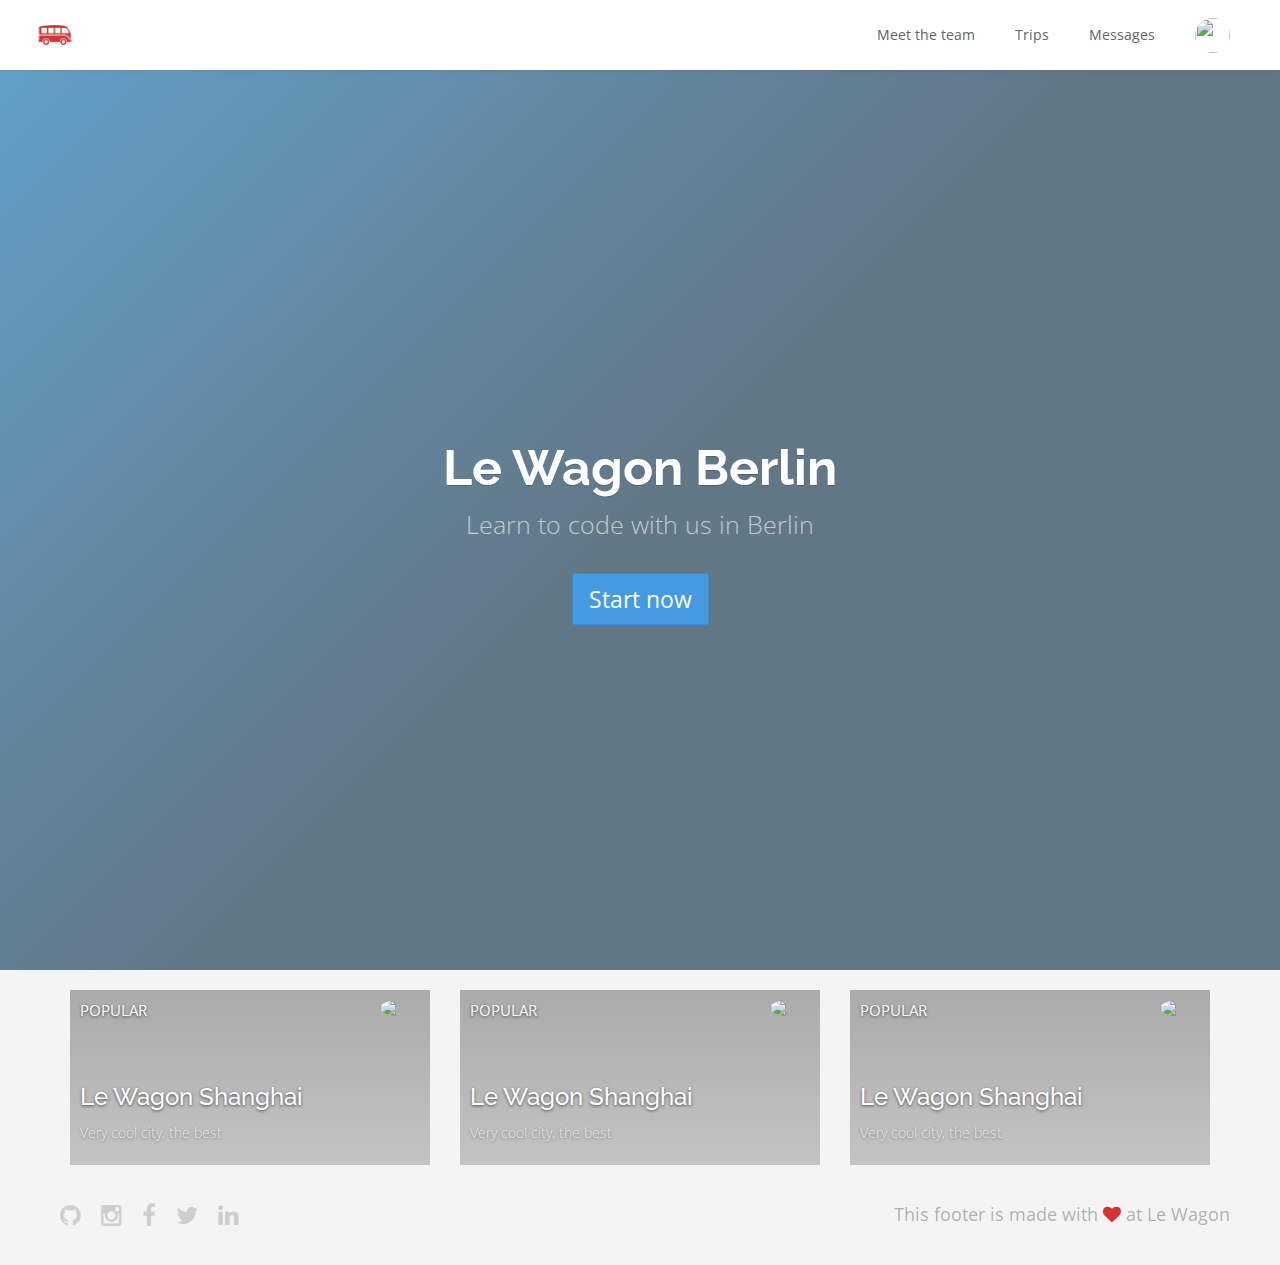
==== index.html @ 3bcf8a8c "Automated commit at 2017-07-31 13:30:34 UTC by middleman-deploy 2.0.0-alpha" ====
<!doctype html>
<html>
  <head>
    <meta charset="utf-8">
    <meta http-equiv="x-ua-compatible" content="ie=edge">
    <meta name="viewport"
          content="width=device-width, initial-scale=1, shrink-to-fit=no">
    <!-- Use the title from a page's frontmatter if it has one -->
    <title>Le Wagon - Middleman</title>
    <link href="stylesheets/application-c6fe02b5.css" rel="stylesheet" />
    <script src="javascripts/application-93de88c9.js"></script>
    <link href="images/favicon-f15af148.png" rel="icon" type="image/png" />
  </head>
  <body>
    <div class="navbar-wagon">
  <!-- Logo -->
  <a href="/" class="navbar-wagon-brand">
    <img src="images/logo-acc9c0ec.png" alt="logo">
  </a>

  <!-- Right Navigation -->
  <div class="navbar-wagon-right hidden-xs hidden-sm">
    <a href="team.html" class="navbar-wagon-item navbar-wagon-link">Meet the team</a>
    <a href="" class="navbar-wagon-item navbar-wagon-link">Trips</a>
    <a href="" class="navbar-wagon-item navbar-wagon-link">Messages</a>

    <!-- Profile picture with dropdown list -->
    <div class="navbar-wagon-item">
      <div class="dropdown">
        <img src="https://kitt.lewagon.com/placeholder/users/ssaunier" class="avatar dropdown-toggle" id="navbar-wagon-menu" data-toggle="dropdown">
        <ul class="dropdown-menu dropdown-menu-right navbar-wagon-dropdown-menu">
          <li><a href="#">Profile</a></li>
          <li><a href="#">Dashboard</a></li>
          <li><a href="#">Log Out</a></li>
        </ul>
      </div>
    </div>
  </div>

  <!-- Dropdown appearing on mobile only -->
  <div class="navbar-wagon-item hidden-md hidden-lg">
    <div class="dropdown">
      <i class="fa fa-bars dropdown-toggle" data-toggle="dropdown"></i>
      <ul class="dropdown-menu dropdown-menu-right navbar-wagon-dropdown-menu">
        <li><a href="#">Host</a></li>
        <li><a href="#">Trips</a></li>
        <li><a href="#">Messagese</a></li>
      </ul>
    </div>
  </div>
</div>
   <!-- inject layouts/_navbar.html.erb -->
      <div class="banner" style="background-image: linear-gradient(-225deg, rgba(0,101,168,0.6) 0%, rgba(0,36,61,0.6) 50%), url('https://kitt.lewagon.com/placeholder/cities/berlin');">
  <div class="banner-content">
    <h1>Le Wagon Berlin</h1>
    <p>Learn to code with us in Berlin</p>
    <a class="btn btn-primary btn-lg">Start now</a>
  </div>
</div>

<div class="container">
  <div class="row">
    <div class="col-xs-12 col-sm-4">
      <div class="card" style="background-image: linear-gradient(rgba(0,0,0,0.3), rgba(0,0,0,0.2)), url('https://kitt.lewagon.com/placeholder/cities/shanghai');">
        <div class="card-category">Popular</div>
        <div class="card-description">
          <h2>Le Wagon Shanghai</h2>
          <p>Very cool city, the best</p>
        </div>
        <img class="card-user" src="https://kitt.lewagon.com/placeholder/users/tgenaitay">
        <a class="card-link" href="#" ></a>
      </div>
    </div>

    <div class="col-xs-12 col-sm-4">
      <div class="card" style="background-image: linear-gradient(rgba(0,0,0,0.3), rgba(0,0,0,0.2)), url('https://kitt.lewagon.com/placeholder/cities/shanghai');">
        <div class="card-category">Popular</div>
        <div class="card-description">
          <h2>Le Wagon Shanghai</h2>
          <p>Very cool city, the best</p>
        </div>
        <img class="card-user" src="https://kitt.lewagon.com/placeholder/users/tgenaitay">
        <a class="card-link" href="#" ></a>
      </div>
    </div>

    <div class="col-xs-12 col-sm-4">
      <div class="card" style="background-image: linear-gradient(rgba(0,0,0,0.3), rgba(0,0,0,0.2)), url('https://kitt.lewagon.com/placeholder/cities/shanghai');">
        <div class="card-category">Popular</div>
        <div class="card-description">
          <h2>Le Wagon Shanghai</h2>
          <p>Very cool city, the best</p>
        </div>
        <img class="card-user" src="https://kitt.lewagon.com/placeholder/users/tgenaitay">
        <a class="card-link" href="#" ></a>
      </div>
    </div>
  </div>
</div>


                      <!-- Page content is injected here -->
    <div class="footer">
  <div class="footer-links">
    <a href="#"><i class="fa fa-github"></i></a>
    <a href="#"><i class="fa fa-instagram"></i></a>
    <a href="#"><i class="fa fa-facebook"></i></a>
    <a href="#"><i class="fa fa-twitter"></i></a>
    <a href="#"><i class="fa fa-linkedin"></i></a>
  </div>
  <div class="footer-copyright">
    This footer is made with <i class="fa fa-heart"></i> at Le Wagon
  </div>
</div>

  </body>
</html>
---- stylesheets/application-c6fe02b5.css ----
@import url("https://fonts.googleapis.com/css?family=Open+Sans:400,300,700|Raleway:400,100,300,700,500");/*!
 * Bootstrap v3.3.7 (http://getbootstrap.com)
 * Copyright 2011-2016 Twitter, Inc.
 * Licensed under MIT (https://github.com/twbs/bootstrap/blob/master/LICENSE)
 *//*! normalize.css v3.0.3 | MIT License | github.com/necolas/normalize.css */html{font-family:sans-serif;-ms-text-size-adjust:100%;-webkit-text-size-adjust:100%}body{margin:0}article,aside,details,figcaption,figure,footer,header,hgroup,main,menu,nav,section,summary{display:block}audio,canvas,progress,video{display:inline-block;vertical-align:baseline}audio:not([controls]){display:none;height:0}[hidden],template{display:none}a{background-color:transparent}a:active,a:hover{outline:0}abbr[title]{border-bottom:1px dotted}b,strong{font-weight:bold}dfn{font-style:italic}h1{font-size:2em;margin:0.67em 0}mark{background:#ff0;color:#000}small{font-size:80%}sub,sup{font-size:75%;line-height:0;position:relative;vertical-align:baseline}sup{top:-0.5em}sub{bottom:-0.25em}img{border:0}svg:not(:root){overflow:hidden}figure{margin:1em 40px}hr{-webkit-box-sizing:content-box;box-sizing:content-box;height:0}pre{overflow:auto}code,kbd,pre,samp{font-family:monospace, monospace;font-size:1em}button,input,optgroup,select,textarea{color:inherit;font:inherit;margin:0}button{overflow:visible}button,select{text-transform:none}button,html input[type="button"],input[type="reset"],input[type="submit"]{-webkit-appearance:button;cursor:pointer}button[disabled],html input[disabled]{cursor:default}button::-moz-focus-inner,input::-moz-focus-inner{border:0;padding:0}input{line-height:normal}input[type="checkbox"],input[type="radio"]{-webkit-box-sizing:border-box;box-sizing:border-box;padding:0}input[type="number"]::-webkit-inner-spin-button,input[type="number"]::-webkit-outer-spin-button{height:auto}input[type="search"]{-webkit-appearance:textfield;-webkit-box-sizing:content-box;box-sizing:content-box}input[type="search"]::-webkit-search-cancel-button,input[type="search"]::-webkit-search-decoration{-webkit-appearance:none}fieldset{border:1px solid #c0c0c0;margin:0 2px;padding:0.35em 0.625em 0.75em}legend{border:0;padding:0}textarea{overflow:auto}optgroup{font-weight:bold}table{border-collapse:collapse;border-spacing:0}td,th{padding:0}/*! Source: https://github.com/h5bp/html5-boilerplate/blob/master/src/css/main.css */@media print{*,*:before,*:after{background:transparent !important;color:#000 !important;-webkit-box-shadow:none !important;box-shadow:none !important;text-shadow:none !important}a,a:visited{text-decoration:underline}a[href]:after{content:" (" attr(href) ")"}abbr[title]:after{content:" (" attr(title) ")"}a[href^="#"]:after,a[href^="javascript:"]:after{content:""}pre,blockquote{border:1px solid #999;page-break-inside:avoid}thead{display:table-header-group}tr,img{page-break-inside:avoid}img{max-width:100% !important}p,h2,h3{orphans:3;widows:3}h2,h3{page-break-after:avoid}.navbar{display:none}.btn>.caret,.dropup>.btn>.caret{border-top-color:#000 !important}.label{border:1px solid #000}.table{border-collapse:collapse !important}.table td,.table th{background-color:#fff !important}.table-bordered th,.table-bordered td{border:1px solid #ddd !important}}@font-face{font-family:'Glyphicons Halflings';src:url("../assets/bootstrap/glyphicons-halflings-regular-86b6f62b.eot");src:url("../assets/bootstrap/glyphicons-halflings-regular-86b6f62b.eot?#iefix") format("embedded-opentype"),url("../assets/bootstrap/glyphicons-halflings-regular-ca35b697.woff2") format("woff2"),url("../assets/bootstrap/glyphicons-halflings-regular-278e49a8.woff") format("woff"),url("../assets/bootstrap/glyphicons-halflings-regular-44bc1850.ttf") format("truetype"),url("../assets/bootstrap/glyphicons-halflings-regular-de51a849.svg#glyphicons_halflingsregular") format("svg")}.glyphicon{position:relative;top:1px;display:inline-block;font-family:'Glyphicons Halflings';font-style:normal;font-weight:normal;line-height:1;-webkit-font-smoothing:antialiased;-moz-osx-font-smoothing:grayscale}.glyphicon-asterisk:before{content:"\002a"}.glyphicon-plus:before{content:"\002b"}.glyphicon-euro:before,.glyphicon-eur:before{content:"\20ac"}.glyphicon-minus:before{content:"\2212"}.glyphicon-cloud:before{content:"\2601"}.glyphicon-envelope:before{content:"\2709"}.glyphicon-pencil:before{content:"\270f"}.glyphicon-glass:before{content:"\e001"}.glyphicon-music:before{content:"\e002"}.glyphicon-search:before{content:"\e003"}.glyphicon-heart:before{content:"\e005"}.glyphicon-star:before{content:"\e006"}.glyphicon-star-empty:before{content:"\e007"}.glyphicon-user:before{content:"\e008"}.glyphicon-film:before{content:"\e009"}.glyphicon-th-large:before{content:"\e010"}.glyphicon-th:before{content:"\e011"}.glyphicon-th-list:before{content:"\e012"}.glyphicon-ok:before{content:"\e013"}.glyphicon-remove:before{content:"\e014"}.glyphicon-zoom-in:before{content:"\e015"}.glyphicon-zoom-out:before{content:"\e016"}.glyphicon-off:before{content:"\e017"}.glyphicon-signal:before{content:"\e018"}.glyphicon-cog:before{content:"\e019"}.glyphicon-trash:before{content:"\e020"}.glyphicon-home:before{content:"\e021"}.glyphicon-file:before{content:"\e022"}.glyphicon-time:before{content:"\e023"}.glyphicon-road:before{content:"\e024"}.glyphicon-download-alt:before{content:"\e025"}.glyphicon-download:before{content:"\e026"}.glyphicon-upload:before{content:"\e027"}.glyphicon-inbox:before{content:"\e028"}.glyphicon-play-circle:before{content:"\e029"}.glyphicon-repeat:before{content:"\e030"}.glyphicon-refresh:before{content:"\e031"}.glyphicon-list-alt:before{content:"\e032"}.glyphicon-lock:before{content:"\e033"}.glyphicon-flag:before{content:"\e034"}.glyphicon-headphones:before{content:"\e035"}.glyphicon-volume-off:before{content:"\e036"}.glyphicon-volume-down:before{content:"\e037"}.glyphicon-volume-up:before{content:"\e038"}.glyphicon-qrcode:before{content:"\e039"}.glyphicon-barcode:before{content:"\e040"}.glyphicon-tag:before{content:"\e041"}.glyphicon-tags:before{content:"\e042"}.glyphicon-book:before{content:"\e043"}.glyphicon-bookmark:before{content:"\e044"}.glyphicon-print:before{content:"\e045"}.glyphicon-camera:before{content:"\e046"}.glyphicon-font:before{content:"\e047"}.glyphicon-bold:before{content:"\e048"}.glyphicon-italic:before{content:"\e049"}.glyphicon-text-height:before{content:"\e050"}.glyphicon-text-width:before{content:"\e051"}.glyphicon-align-left:before{content:"\e052"}.glyphicon-align-center:before{content:"\e053"}.glyphicon-align-right:before{content:"\e054"}.glyphicon-align-justify:before{content:"\e055"}.glyphicon-list:before{content:"\e056"}.glyphicon-indent-left:before{content:"\e057"}.glyphicon-indent-right:before{content:"\e058"}.glyphicon-facetime-video:before{content:"\e059"}.glyphicon-picture:before{content:"\e060"}.glyphicon-map-marker:before{content:"\e062"}.glyphicon-adjust:before{content:"\e063"}.glyphicon-tint:before{content:"\e064"}.glyphicon-edit:before{content:"\e065"}.glyphicon-share:before{content:"\e066"}.glyphicon-check:before{content:"\e067"}.glyphicon-move:before{content:"\e068"}.glyphicon-step-backward:before{content:"\e069"}.glyphicon-fast-backward:before{content:"\e070"}.glyphicon-backward:before{content:"\e071"}.glyphicon-play:before{content:"\e072"}.glyphicon-pause:before{content:"\e073"}.glyphicon-stop:before{content:"\e074"}.glyphicon-forward:before{content:"\e075"}.glyphicon-fast-forward:before{content:"\e076"}.glyphicon-step-forward:before{content:"\e077"}.glyphicon-eject:before{content:"\e078"}.glyphicon-chevron-left:before{content:"\e079"}.glyphicon-chevron-right:before{content:"\e080"}.glyphicon-plus-sign:before{content:"\e081"}.glyphicon-minus-sign:before{content:"\e082"}.glyphicon-remove-sign:before{content:"\e083"}.glyphicon-ok-sign:before{content:"\e084"}.glyphicon-question-sign:before{content:"\e085"}.glyphicon-info-sign:before{content:"\e086"}.glyphicon-screenshot:before{content:"\e087"}.glyphicon-remove-circle:before{content:"\e088"}.glyphicon-ok-circle:before{content:"\e089"}.glyphicon-ban-circle:before{content:"\e090"}.glyphicon-arrow-left:before{content:"\e091"}.glyphicon-arrow-right:before{content:"\e092"}.glyphicon-arrow-up:before{content:"\e093"}.glyphicon-arrow-down:before{content:"\e094"}.glyphicon-share-alt:before{content:"\e095"}.glyphicon-resize-full:before{content:"\e096"}.glyphicon-resize-small:before{content:"\e097"}.glyphicon-exclamation-sign:before{content:"\e101"}.glyphicon-gift:before{content:"\e102"}.glyphicon-leaf:before{content:"\e103"}.glyphicon-fire:before{content:"\e104"}.glyphicon-eye-open:before{content:"\e105"}.glyphicon-eye-close:before{content:"\e106"}.glyphicon-warning-sign:before{content:"\e107"}.glyphicon-plane:before{content:"\e108"}.glyphicon-calendar:before{content:"\e109"}.glyphicon-random:before{content:"\e110"}.glyphicon-comment:before{content:"\e111"}.glyphicon-magnet:before{content:"\e112"}.glyphicon-chevron-up:before{content:"\e113"}.glyphicon-chevron-down:before{content:"\e114"}.glyphicon-retweet:before{content:"\e115"}.glyphicon-shopping-cart:before{content:"\e116"}.glyphicon-folder-close:before{content:"\e117"}.glyphicon-folder-open:before{content:"\e118"}.glyphicon-resize-vertical:before{content:"\e119"}.glyphicon-resize-horizontal:before{content:"\e120"}.glyphicon-hdd:before{content:"\e121"}.glyphicon-bullhorn:before{content:"\e122"}.glyphicon-bell:before{content:"\e123"}.glyphicon-certificate:before{content:"\e124"}.glyphicon-thumbs-up:before{content:"\e125"}.glyphicon-thumbs-down:before{content:"\e126"}.glyphicon-hand-right:before{content:"\e127"}.glyphicon-hand-left:before{content:"\e128"}.glyphicon-hand-up:before{content:"\e129"}.glyphicon-hand-down:before{content:"\e130"}.glyphicon-circle-arrow-right:before{content:"\e131"}.glyphicon-circle-arrow-left:before{content:"\e132"}.glyphicon-circle-arrow-up:before{content:"\e133"}.glyphicon-circle-arrow-down:before{content:"\e134"}.glyphicon-globe:before{content:"\e135"}.glyphicon-wrench:before{content:"\e136"}.glyphicon-tasks:before{content:"\e137"}.glyphicon-filter:before{content:"\e138"}.glyphicon-briefcase:before{content:"\e139"}.glyphicon-fullscreen:before{content:"\e140"}.glyphicon-dashboard:before{content:"\e141"}.glyphicon-paperclip:before{content:"\e142"}.glyphicon-heart-empty:before{content:"\e143"}.glyphicon-link:before{content:"\e144"}.glyphicon-phone:before{content:"\e145"}.glyphicon-pushpin:before{content:"\e146"}.glyphicon-usd:before{content:"\e148"}.glyphicon-gbp:before{content:"\e149"}.glyphicon-sort:before{content:"\e150"}.glyphicon-sort-by-alphabet:before{content:"\e151"}.glyphicon-sort-by-alphabet-alt:before{content:"\e152"}.glyphicon-sort-by-order:before{content:"\e153"}.glyphicon-sort-by-order-alt:before{content:"\e154"}.glyphicon-sort-by-attributes:before{content:"\e155"}.glyphicon-sort-by-attributes-alt:before{content:"\e156"}.glyphicon-unchecked:before{content:"\e157"}.glyphicon-expand:before{content:"\e158"}.glyphicon-collapse-down:before{content:"\e159"}.glyphicon-collapse-up:before{content:"\e160"}.glyphicon-log-in:before{content:"\e161"}.glyphicon-flash:before{content:"\e162"}.glyphicon-log-out:before{content:"\e163"}.glyphicon-new-window:before{content:"\e164"}.glyphicon-record:before{content:"\e165"}.glyphicon-save:before{content:"\e166"}.glyphicon-open:before{content:"\e167"}.glyphicon-saved:before{content:"\e168"}.glyphicon-import:before{content:"\e169"}.glyphicon-export:before{content:"\e170"}.glyphicon-send:before{content:"\e171"}.glyphicon-floppy-disk:before{content:"\e172"}.glyphicon-floppy-saved:before{content:"\e173"}.glyphicon-floppy-remove:before{content:"\e174"}.glyphicon-floppy-save:before{content:"\e175"}.glyphicon-floppy-open:before{content:"\e176"}.glyphicon-credit-card:before{content:"\e177"}.glyphicon-transfer:before{content:"\e178"}.glyphicon-cutlery:before{content:"\e179"}.glyphicon-header:before{content:"\e180"}.glyphicon-compressed:before{content:"\e181"}.glyphicon-earphone:before{content:"\e182"}.glyphicon-phone-alt:before{content:"\e183"}.glyphicon-tower:before{content:"\e184"}.glyphicon-stats:before{content:"\e185"}.glyphicon-sd-video:before{content:"\e186"}.glyphicon-hd-video:before{content:"\e187"}.glyphicon-subtitles:before{content:"\e188"}.glyphicon-sound-stereo:before{content:"\e189"}.glyphicon-sound-dolby:before{content:"\e190"}.glyphicon-sound-5-1:before{content:"\e191"}.glyphicon-sound-6-1:before{content:"\e192"}.glyphicon-sound-7-1:before{content:"\e193"}.glyphicon-copyright-mark:before{content:"\e194"}.glyphicon-registration-mark:before{content:"\e195"}.glyphicon-cloud-download:before{content:"\e197"}.glyphicon-cloud-upload:before{content:"\e198"}.glyphicon-tree-conifer:before{content:"\e199"}.glyphicon-tree-deciduous:before{content:"\e200"}.glyphicon-cd:before{content:"\e201"}.glyphicon-save-file:before{content:"\e202"}.glyphicon-open-file:before{content:"\e203"}.glyphicon-level-up:before{content:"\e204"}.glyphicon-copy:before{content:"\e205"}.glyphicon-paste:before{content:"\e206"}.glyphicon-alert:before{content:"\e209"}.glyphicon-equalizer:before{content:"\e210"}.glyphicon-king:before{content:"\e211"}.glyphicon-queen:before{content:"\e212"}.glyphicon-pawn:before{content:"\e213"}.glyphicon-bishop:before{content:"\e214"}.glyphicon-knight:before{content:"\e215"}.glyphicon-baby-formula:before{content:"\e216"}.glyphicon-tent:before{content:"\26fa"}.glyphicon-blackboard:before{content:"\e218"}.glyphicon-bed:before{content:"\e219"}.glyphicon-apple:before{content:"\f8ff"}.glyphicon-erase:before{content:"\e221"}.glyphicon-hourglass:before{content:"\231b"}.glyphicon-lamp:before{content:"\e223"}.glyphicon-duplicate:before{content:"\e224"}.glyphicon-piggy-bank:before{content:"\e225"}.glyphicon-scissors:before{content:"\e226"}.glyphicon-bitcoin:before{content:"\e227"}.glyphicon-btc:before{content:"\e227"}.glyphicon-xbt:before{content:"\e227"}.glyphicon-yen:before{content:"\00a5"}.glyphicon-jpy:before{content:"\00a5"}.glyphicon-ruble:before{content:"\20bd"}.glyphicon-rub:before{content:"\20bd"}.glyphicon-scale:before{content:"\e230"}.glyphicon-ice-lolly:before{content:"\e231"}.glyphicon-ice-lolly-tasted:before{content:"\e232"}.glyphicon-education:before{content:"\e233"}.glyphicon-option-horizontal:before{content:"\e234"}.glyphicon-option-vertical:before{content:"\e235"}.glyphicon-menu-hamburger:before{content:"\e236"}.glyphicon-modal-window:before{content:"\e237"}.glyphicon-oil:before{content:"\e238"}.glyphicon-grain:before{content:"\e239"}.glyphicon-sunglasses:before{content:"\e240"}.glyphicon-text-size:before{content:"\e241"}.glyphicon-text-color:before{content:"\e242"}.glyphicon-text-background:before{content:"\e243"}.glyphicon-object-align-top:before{content:"\e244"}.glyphicon-object-align-bottom:before{content:"\e245"}.glyphicon-object-align-horizontal:before{content:"\e246"}.glyphicon-object-align-left:before{content:"\e247"}.glyphicon-object-align-vertical:before{content:"\e248"}.glyphicon-object-align-right:before{content:"\e249"}.glyphicon-triangle-right:before{content:"\e250"}.glyphicon-triangle-left:before{content:"\e251"}.glyphicon-triangle-bottom:before{content:"\e252"}.glyphicon-triangle-top:before{content:"\e253"}.glyphicon-console:before{content:"\e254"}.glyphicon-superscript:before{content:"\e255"}.glyphicon-subscript:before{content:"\e256"}.glyphicon-menu-left:before{content:"\e257"}.glyphicon-menu-right:before{content:"\e258"}.glyphicon-menu-down:before{content:"\e259"}.glyphicon-menu-up:before{content:"\e260"}*{-webkit-box-sizing:border-box;box-sizing:border-box}*:before,*:after{-webkit-box-sizing:border-box;box-sizing:border-box}html{font-size:10px;-webkit-tap-highlight-color:transparent}body{font-family:"Open Sans", "Helvetica", "sans-serif";font-size:18px;line-height:1.42857143;color:#333333;background-color:#F4F4F4}input,button,select,textarea{font-family:inherit;font-size:inherit;line-height:inherit}a{color:#469AE0;text-decoration:none}a:hover,a:focus{color:#1f74ba;text-decoration:underline}a:focus{outline:5px auto -webkit-focus-ring-color;outline-offset:-2px}figure{margin:0}img{vertical-align:middle}.img-responsive{display:block;max-width:100%;height:auto}.img-rounded{border-radius:2px}.img-thumbnail{padding:4px;line-height:1.42857143;background-color:#F4F4F4;border:1px solid #ddd;border-radius:2px;-webkit-transition:all 0.2s ease-in-out;transition:all 0.2s ease-in-out;display:inline-block;max-width:100%;height:auto}.img-circle{border-radius:50%}hr{margin-top:25px;margin-bottom:25px;border:0;border-top:1px solid #eeeeee}.sr-only{position:absolute;width:1px;height:1px;margin:-1px;padding:0;overflow:hidden;clip:rect(0, 0, 0, 0);border:0}.sr-only-focusable:active,.sr-only-focusable:focus{position:static;width:auto;height:auto;margin:0;overflow:visible;clip:auto}[role="button"]{cursor:pointer}h1,h2,h3,h4,h5,h6,.h1,.h2,.h3,.h4,.h5,.h6{font-family:"Raleway", "Helvetica", "sans-serif";font-weight:500;line-height:1.1;color:inherit}h1 small,h1 .small,h2 small,h2 .small,h3 small,h3 .small,h4 small,h4 .small,h5 small,h5 .small,h6 small,h6 .small,.h1 small,.h1 .small,.h2 small,.h2 .small,.h3 small,.h3 .small,.h4 small,.h4 .small,.h5 small,.h5 .small,.h6 small,.h6 .small{font-weight:normal;line-height:1;color:#777777}h1,.h1,h2,.h2,h3,.h3{margin-top:25px;margin-bottom:12.5px}h1 small,h1 .small,.h1 small,.h1 .small,h2 small,h2 .small,.h2 small,.h2 .small,h3 small,h3 .small,.h3 small,.h3 .small{font-size:65%}h4,.h4,h5,.h5,h6,.h6{margin-top:12.5px;margin-bottom:12.5px}h4 small,h4 .small,.h4 small,.h4 .small,h5 small,h5 .small,.h5 small,.h5 .small,h6 small,h6 .small,.h6 small,.h6 .small{font-size:75%}h1,.h1{font-size:46px}h2,.h2{font-size:38px}h3,.h3{font-size:31px}h4,.h4{font-size:23px}h5,.h5{font-size:18px}h6,.h6{font-size:16px}p{margin:0 0 12.5px}.lead{margin-bottom:25px;font-size:20px;font-weight:300;line-height:1.4}@media (min-width: 768px){.lead{font-size:27px}}small,.small{font-size:88%}mark,.mark{background-color:#fcf8e3;padding:.2em}.text-left{text-align:left}.text-right{text-align:right}.text-center{text-align:center}.text-justify{text-align:justify}.text-nowrap{white-space:nowrap}.text-lowercase{text-transform:lowercase}.text-uppercase,.initialism{text-transform:uppercase}.text-capitalize{text-transform:capitalize}.text-muted{color:#777777}.text-primary{color:#469AE0}a.text-primary:hover,a.text-primary:focus{color:#2381d0}.text-success{color:#3c763d}a.text-success:hover,a.text-success:focus{color:#2b542c}.text-info{color:#31708f}a.text-info:hover,a.text-info:focus{color:#245269}.text-warning{color:#8a6d3b}a.text-warning:hover,a.text-warning:focus{color:#66512c}.text-danger{color:#a94442}a.text-danger:hover,a.text-danger:focus{color:#843534}.bg-primary{color:#fff}.bg-primary{background-color:#469AE0}a.bg-primary:hover,a.bg-primary:focus{background-color:#2381d0}.bg-success{background-color:#dff0d8}a.bg-success:hover,a.bg-success:focus{background-color:#c1e2b3}.bg-info{background-color:#d9edf7}a.bg-info:hover,a.bg-info:focus{background-color:#afd9ee}.bg-warning{background-color:#fcf8e3}a.bg-warning:hover,a.bg-warning:focus{background-color:#f7ecb5}.bg-danger{background-color:#f2dede}a.bg-danger:hover,a.bg-danger:focus{background-color:#e4b9b9}.page-header{padding-bottom:11.5px;margin:50px 0 25px;border-bottom:1px solid #eeeeee}ul,ol{margin-top:0;margin-bottom:12.5px}ul ul,ul ol,ol ul,ol ol{margin-bottom:0}.list-unstyled{padding-left:0;list-style:none}.list-inline{padding-left:0;list-style:none;margin-left:-5px}.list-inline>li{display:inline-block;padding-left:5px;padding-right:5px}dl{margin-top:0;margin-bottom:25px}dt,dd{line-height:1.42857143}dt{font-weight:bold}dd{margin-left:0}.dl-horizontal dd:before,.dl-horizontal dd:after{content:" ";display:table}.dl-horizontal dd:after{clear:both}@media (min-width: 768px){.dl-horizontal dt{float:left;width:160px;clear:left;text-align:right;overflow:hidden;text-overflow:ellipsis;white-space:nowrap}.dl-horizontal dd{margin-left:180px}}abbr[title],abbr[data-original-title]{cursor:help;border-bottom:1px dotted #777777}.initialism{font-size:90%}blockquote{padding:12.5px 25px;margin:0 0 25px;font-size:22.5px;border-left:5px solid #eeeeee}blockquote p:last-child,blockquote ul:last-child,blockquote ol:last-child{margin-bottom:0}blockquote footer,blockquote small,blockquote .small{display:block;font-size:80%;line-height:1.42857143;color:#777777}blockquote footer:before,blockquote small:before,blockquote .small:before{content:'\2014 \00A0'}.blockquote-reverse,blockquote.pull-right{padding-right:15px;padding-left:0;border-right:5px solid #eeeeee;border-left:0;text-align:right}.blockquote-reverse footer:before,.blockquote-reverse small:before,.blockquote-reverse .small:before,blockquote.pull-right footer:before,blockquote.pull-right small:before,blockquote.pull-right .small:before{content:''}.blockquote-reverse footer:after,.blockquote-reverse small:after,.blockquote-reverse .small:after,blockquote.pull-right footer:after,blockquote.pull-right small:after,blockquote.pull-right .small:after{content:'\00A0 \2014'}address{margin-bottom:25px;font-style:normal;line-height:1.42857143}code,kbd,pre,samp{font-family:Menlo, Monaco, Consolas, "Courier New", monospace}code{padding:2px 4px;font-size:90%;color:#c7254e;background-color:#f9f2f4;border-radius:2px}kbd{padding:2px 4px;font-size:90%;color:#fff;background-color:#333;border-radius:2px;-webkit-box-shadow:inset 0 -1px 0 rgba(0,0,0,0.25);box-shadow:inset 0 -1px 0 rgba(0,0,0,0.25)}kbd kbd{padding:0;font-size:100%;font-weight:bold;-webkit-box-shadow:none;box-shadow:none}pre{display:block;padding:12px;margin:0 0 12.5px;font-size:17px;line-height:1.42857143;word-break:break-all;word-wrap:break-word;color:#333333;background-color:#f5f5f5;border:1px solid #ccc;border-radius:2px}pre code{padding:0;font-size:inherit;color:inherit;white-space:pre-wrap;background-color:transparent;border-radius:0}.pre-scrollable{max-height:340px;overflow-y:scroll}.container{margin-right:auto;margin-left:auto;padding-left:15px;padding-right:15px}.container:before,.container:after{content:" ";display:table}.container:after{clear:both}@media (min-width: 768px){.container{width:750px}}@media (min-width: 992px){.container{width:970px}}@media (min-width: 1200px){.container{width:1170px}}.container-fluid{margin-right:auto;margin-left:auto;padding-left:15px;padding-right:15px}.container-fluid:before,.container-fluid:after{content:" ";display:table}.container-fluid:after{clear:both}.row{margin-left:-15px;margin-right:-15px}.row:before,.row:after{content:" ";display:table}.row:after{clear:both}.col-xs-1,.col-sm-1,.col-md-1,.col-lg-1,.col-xs-2,.col-sm-2,.col-md-2,.col-lg-2,.col-xs-3,.col-sm-3,.col-md-3,.col-lg-3,.col-xs-4,.col-sm-4,.col-md-4,.col-lg-4,.col-xs-5,.col-sm-5,.col-md-5,.col-lg-5,.col-xs-6,.col-sm-6,.col-md-6,.col-lg-6,.col-xs-7,.col-sm-7,.col-md-7,.col-lg-7,.col-xs-8,.col-sm-8,.col-md-8,.col-lg-8,.col-xs-9,.col-sm-9,.col-md-9,.col-lg-9,.col-xs-10,.col-sm-10,.col-md-10,.col-lg-10,.col-xs-11,.col-sm-11,.col-md-11,.col-lg-11,.col-xs-12,.col-sm-12,.col-md-12,.col-lg-12{position:relative;min-height:1px;padding-left:15px;padding-right:15px}.col-xs-1,.col-xs-2,.col-xs-3,.col-xs-4,.col-xs-5,.col-xs-6,.col-xs-7,.col-xs-8,.col-xs-9,.col-xs-10,.col-xs-11,.col-xs-12{float:left}.col-xs-1{width:8.33333333%}.col-xs-2{width:16.66666667%}.col-xs-3{width:25%}.col-xs-4{width:33.33333333%}.col-xs-5{width:41.66666667%}.col-xs-6{width:50%}.col-xs-7{width:58.33333333%}.col-xs-8{width:66.66666667%}.col-xs-9{width:75%}.col-xs-10{width:83.33333333%}.col-xs-11{width:91.66666667%}.col-xs-12{width:100%}.col-xs-pull-0{right:auto}.col-xs-pull-1{right:8.33333333%}.col-xs-pull-2{right:16.66666667%}.col-xs-pull-3{right:25%}.col-xs-pull-4{right:33.33333333%}.col-xs-pull-5{right:41.66666667%}.col-xs-pull-6{right:50%}.col-xs-pull-7{right:58.33333333%}.col-xs-pull-8{right:66.66666667%}.col-xs-pull-9{right:75%}.col-xs-pull-10{right:83.33333333%}.col-xs-pull-11{right:91.66666667%}.col-xs-pull-12{right:100%}.col-xs-push-0{left:auto}.col-xs-push-1{left:8.33333333%}.col-xs-push-2{left:16.66666667%}.col-xs-push-3{left:25%}.col-xs-push-4{left:33.33333333%}.col-xs-push-5{left:41.66666667%}.col-xs-push-6{left:50%}.col-xs-push-7{left:58.33333333%}.col-xs-push-8{left:66.66666667%}.col-xs-push-9{left:75%}.col-xs-push-10{left:83.33333333%}.col-xs-push-11{left:91.66666667%}.col-xs-push-12{left:100%}.col-xs-offset-0{margin-left:0%}.col-xs-offset-1{margin-left:8.33333333%}.col-xs-offset-2{margin-left:16.66666667%}.col-xs-offset-3{margin-left:25%}.col-xs-offset-4{margin-left:33.33333333%}.col-xs-offset-5{margin-left:41.66666667%}.col-xs-offset-6{margin-left:50%}.col-xs-offset-7{margin-left:58.33333333%}.col-xs-offset-8{margin-left:66.66666667%}.col-xs-offset-9{margin-left:75%}.col-xs-offset-10{margin-left:83.33333333%}.col-xs-offset-11{margin-left:91.66666667%}.col-xs-offset-12{margin-left:100%}@media (min-width: 768px){.col-sm-1,.col-sm-2,.col-sm-3,.col-sm-4,.col-sm-5,.col-sm-6,.col-sm-7,.col-sm-8,.col-sm-9,.col-sm-10,.col-sm-11,.col-sm-12{float:left}.col-sm-1{width:8.33333333%}.col-sm-2{width:16.66666667%}.col-sm-3{width:25%}.col-sm-4{width:33.33333333%}.col-sm-5{width:41.66666667%}.col-sm-6{width:50%}.col-sm-7{width:58.33333333%}.col-sm-8{width:66.66666667%}.col-sm-9{width:75%}.col-sm-10{width:83.33333333%}.col-sm-11{width:91.66666667%}.col-sm-12{width:100%}.col-sm-pull-0{right:auto}.col-sm-pull-1{right:8.33333333%}.col-sm-pull-2{right:16.66666667%}.col-sm-pull-3{right:25%}.col-sm-pull-4{right:33.33333333%}.col-sm-pull-5{right:41.66666667%}.col-sm-pull-6{right:50%}.col-sm-pull-7{right:58.33333333%}.col-sm-pull-8{right:66.66666667%}.col-sm-pull-9{right:75%}.col-sm-pull-10{right:83.33333333%}.col-sm-pull-11{right:91.66666667%}.col-sm-pull-12{right:100%}.col-sm-push-0{left:auto}.col-sm-push-1{left:8.33333333%}.col-sm-push-2{left:16.66666667%}.col-sm-push-3{left:25%}.col-sm-push-4{left:33.33333333%}.col-sm-push-5{left:41.66666667%}.col-sm-push-6{left:50%}.col-sm-push-7{left:58.33333333%}.col-sm-push-8{left:66.66666667%}.col-sm-push-9{left:75%}.col-sm-push-10{left:83.33333333%}.col-sm-push-11{left:91.66666667%}.col-sm-push-12{left:100%}.col-sm-offset-0{margin-left:0%}.col-sm-offset-1{margin-left:8.33333333%}.col-sm-offset-2{margin-left:16.66666667%}.col-sm-offset-3{margin-left:25%}.col-sm-offset-4{margin-left:33.33333333%}.col-sm-offset-5{margin-left:41.66666667%}.col-sm-offset-6{margin-left:50%}.col-sm-offset-7{margin-left:58.33333333%}.col-sm-offset-8{margin-left:66.66666667%}.col-sm-offset-9{margin-left:75%}.col-sm-offset-10{margin-left:83.33333333%}.col-sm-offset-11{margin-left:91.66666667%}.col-sm-offset-12{margin-left:100%}}@media (min-width: 992px){.col-md-1,.col-md-2,.col-md-3,.col-md-4,.col-md-5,.col-md-6,.col-md-7,.col-md-8,.col-md-9,.col-md-10,.col-md-11,.col-md-12{float:left}.col-md-1{width:8.33333333%}.col-md-2{width:16.66666667%}.col-md-3{width:25%}.col-md-4{width:33.33333333%}.col-md-5{width:41.66666667%}.col-md-6{width:50%}.col-md-7{width:58.33333333%}.col-md-8{width:66.66666667%}.col-md-9{width:75%}.col-md-10{width:83.33333333%}.col-md-11{width:91.66666667%}.col-md-12{width:100%}.col-md-pull-0{right:auto}.col-md-pull-1{right:8.33333333%}.col-md-pull-2{right:16.66666667%}.col-md-pull-3{right:25%}.col-md-pull-4{right:33.33333333%}.col-md-pull-5{right:41.66666667%}.col-md-pull-6{right:50%}.col-md-pull-7{right:58.33333333%}.col-md-pull-8{right:66.66666667%}.col-md-pull-9{right:75%}.col-md-pull-10{right:83.33333333%}.col-md-pull-11{right:91.66666667%}.col-md-pull-12{right:100%}.col-md-push-0{left:auto}.col-md-push-1{left:8.33333333%}.col-md-push-2{left:16.66666667%}.col-md-push-3{left:25%}.col-md-push-4{left:33.33333333%}.col-md-push-5{left:41.66666667%}.col-md-push-6{left:50%}.col-md-push-7{left:58.33333333%}.col-md-push-8{left:66.66666667%}.col-md-push-9{left:75%}.col-md-push-10{left:83.33333333%}.col-md-push-11{left:91.66666667%}.col-md-push-12{left:100%}.col-md-offset-0{margin-left:0%}.col-md-offset-1{margin-left:8.33333333%}.col-md-offset-2{margin-left:16.66666667%}.col-md-offset-3{margin-left:25%}.col-md-offset-4{margin-left:33.33333333%}.col-md-offset-5{margin-left:41.66666667%}.col-md-offset-6{margin-left:50%}.col-md-offset-7{margin-left:58.33333333%}.col-md-offset-8{margin-left:66.66666667%}.col-md-offset-9{margin-left:75%}.col-md-offset-10{margin-left:83.33333333%}.col-md-offset-11{margin-left:91.66666667%}.col-md-offset-12{margin-left:100%}}@media (min-width: 1200px){.col-lg-1,.col-lg-2,.col-lg-3,.col-lg-4,.col-lg-5,.col-lg-6,.col-lg-7,.col-lg-8,.col-lg-9,.col-lg-10,.col-lg-11,.col-lg-12{float:left}.col-lg-1{width:8.33333333%}.col-lg-2{width:16.66666667%}.col-lg-3{width:25%}.col-lg-4{width:33.33333333%}.col-lg-5{width:41.66666667%}.col-lg-6{width:50%}.col-lg-7{width:58.33333333%}.col-lg-8{width:66.66666667%}.col-lg-9{width:75%}.col-lg-10{width:83.33333333%}.col-lg-11{width:91.66666667%}.col-lg-12{width:100%}.col-lg-pull-0{right:auto}.col-lg-pull-1{right:8.33333333%}.col-lg-pull-2{right:16.66666667%}.col-lg-pull-3{right:25%}.col-lg-pull-4{right:33.33333333%}.col-lg-pull-5{right:41.66666667%}.col-lg-pull-6{right:50%}.col-lg-pull-7{right:58.33333333%}.col-lg-pull-8{right:66.66666667%}.col-lg-pull-9{right:75%}.col-lg-pull-10{right:83.33333333%}.col-lg-pull-11{right:91.66666667%}.col-lg-pull-12{right:100%}.col-lg-push-0{left:auto}.col-lg-push-1{left:8.33333333%}.col-lg-push-2{left:16.66666667%}.col-lg-push-3{left:25%}.col-lg-push-4{left:33.33333333%}.col-lg-push-5{left:41.66666667%}.col-lg-push-6{left:50%}.col-lg-push-7{left:58.33333333%}.col-lg-push-8{left:66.66666667%}.col-lg-push-9{left:75%}.col-lg-push-10{left:83.33333333%}.col-lg-push-11{left:91.66666667%}.col-lg-push-12{left:100%}.col-lg-offset-0{margin-left:0%}.col-lg-offset-1{margin-left:8.33333333%}.col-lg-offset-2{margin-left:16.66666667%}.col-lg-offset-3{margin-left:25%}.col-lg-offset-4{margin-left:33.33333333%}.col-lg-offset-5{margin-left:41.66666667%}.col-lg-offset-6{margin-left:50%}.col-lg-offset-7{margin-left:58.33333333%}.col-lg-offset-8{margin-left:66.66666667%}.col-lg-offset-9{margin-left:75%}.col-lg-offset-10{margin-left:83.33333333%}.col-lg-offset-11{margin-left:91.66666667%}.col-lg-offset-12{margin-left:100%}}table{background-color:transparent}caption{padding-top:8px;padding-bottom:8px;color:#777777;text-align:left}th{text-align:left}.table{width:100%;max-width:100%;margin-bottom:25px}.table>thead>tr>th,.table>thead>tr>td,.table>tbody>tr>th,.table>tbody>tr>td,.table>tfoot>tr>th,.table>tfoot>tr>td{padding:8px;line-height:1.42857143;vertical-align:top;border-top:1px solid #ddd}.table>thead>tr>th{vertical-align:bottom;border-bottom:2px solid #ddd}.table>caption+thead>tr:first-child>th,.table>caption+thead>tr:first-child>td,.table>colgroup+thead>tr:first-child>th,.table>colgroup+thead>tr:first-child>td,.table>thead:first-child>tr:first-child>th,.table>thead:first-child>tr:first-child>td{border-top:0}.table>tbody+tbody{border-top:2px solid #ddd}.table .table{background-color:#F4F4F4}.table-condensed>thead>tr>th,.table-condensed>thead>tr>td,.table-condensed>tbody>tr>th,.table-condensed>tbody>tr>td,.table-condensed>tfoot>tr>th,.table-condensed>tfoot>tr>td{padding:5px}.table-bordered{border:1px solid #ddd}.table-bordered>thead>tr>th,.table-bordered>thead>tr>td,.table-bordered>tbody>tr>th,.table-bordered>tbody>tr>td,.table-bordered>tfoot>tr>th,.table-bordered>tfoot>tr>td{border:1px solid #ddd}.table-bordered>thead>tr>th,.table-bordered>thead>tr>td{border-bottom-width:2px}.table-striped>tbody>tr:nth-of-type(odd){background-color:#f9f9f9}.table-hover>tbody>tr:hover{background-color:#f5f5f5}table col[class*="col-"]{position:static;float:none;display:table-column}table td[class*="col-"],table th[class*="col-"]{position:static;float:none;display:table-cell}.table>thead>tr>td.active,.table>thead>tr>th.active,.table>thead>tr.active>td,.table>thead>tr.active>th,.table>tbody>tr>td.active,.table>tbody>tr>th.active,.table>tbody>tr.active>td,.table>tbody>tr.active>th,.table>tfoot>tr>td.active,.table>tfoot>tr>th.active,.table>tfoot>tr.active>td,.table>tfoot>tr.active>th{background-color:#f5f5f5}.table-hover>tbody>tr>td.active:hover,.table-hover>tbody>tr>th.active:hover,.table-hover>tbody>tr.active:hover>td,.table-hover>tbody>tr:hover>.active,.table-hover>tbody>tr.active:hover>th{background-color:#e8e8e8}.table>thead>tr>td.success,.table>thead>tr>th.success,.table>thead>tr.success>td,.table>thead>tr.success>th,.table>tbody>tr>td.success,.table>tbody>tr>th.success,.table>tbody>tr.success>td,.table>tbody>tr.success>th,.table>tfoot>tr>td.success,.table>tfoot>tr>th.success,.table>tfoot>tr.success>td,.table>tfoot>tr.success>th{background-color:#dff0d8}.table-hover>tbody>tr>td.success:hover,.table-hover>tbody>tr>th.success:hover,.table-hover>tbody>tr.success:hover>td,.table-hover>tbody>tr:hover>.success,.table-hover>tbody>tr.success:hover>th{background-color:#d0e9c6}.table>thead>tr>td.info,.table>thead>tr>th.info,.table>thead>tr.info>td,.table>thead>tr.info>th,.table>tbody>tr>td.info,.table>tbody>tr>th.info,.table>tbody>tr.info>td,.table>tbody>tr.info>th,.table>tfoot>tr>td.info,.table>tfoot>tr>th.info,.table>tfoot>tr.info>td,.table>tfoot>tr.info>th{background-color:#d9edf7}.table-hover>tbody>tr>td.info:hover,.table-hover>tbody>tr>th.info:hover,.table-hover>tbody>tr.info:hover>td,.table-hover>tbody>tr:hover>.info,.table-hover>tbody>tr.info:hover>th{background-color:#c4e3f3}.table>thead>tr>td.warning,.table>thead>tr>th.warning,.table>thead>tr.warning>td,.table>thead>tr.warning>th,.table>tbody>tr>td.warning,.table>tbody>tr>th.warning,.table>tbody>tr.warning>td,.table>tbody>tr.warning>th,.table>tfoot>tr>td.warning,.table>tfoot>tr>th.warning,.table>tfoot>tr.warning>td,.table>tfoot>tr.warning>th{background-color:#fcf8e3}.table-hover>tbody>tr>td.warning:hover,.table-hover>tbody>tr>th.warning:hover,.table-hover>tbody>tr.warning:hover>td,.table-hover>tbody>tr:hover>.warning,.table-hover>tbody>tr.warning:hover>th{background-color:#faf2cc}.table>thead>tr>td.danger,.table>thead>tr>th.danger,.table>thead>tr.danger>td,.table>thead>tr.danger>th,.table>tbody>tr>td.danger,.table>tbody>tr>th.danger,.table>tbody>tr.danger>td,.table>tbody>tr.danger>th,.table>tfoot>tr>td.danger,.table>tfoot>tr>th.danger,.table>tfoot>tr.danger>td,.table>tfoot>tr.danger>th{background-color:#f2dede}.table-hover>tbody>tr>td.danger:hover,.table-hover>tbody>tr>th.danger:hover,.table-hover>tbody>tr.danger:hover>td,.table-hover>tbody>tr:hover>.danger,.table-hover>tbody>tr.danger:hover>th{background-color:#ebcccc}.table-responsive{overflow-x:auto;min-height:0.01%}@media screen and (max-width: 767px){.table-responsive{width:100%;margin-bottom:18.75px;overflow-y:hidden;-ms-overflow-style:-ms-autohiding-scrollbar;border:1px solid #ddd}.table-responsive>.table{margin-bottom:0}.table-responsive>.table>thead>tr>th,.table-responsive>.table>thead>tr>td,.table-responsive>.table>tbody>tr>th,.table-responsive>.table>tbody>tr>td,.table-responsive>.table>tfoot>tr>th,.table-responsive>.table>tfoot>tr>td{white-space:nowrap}.table-responsive>.table-bordered{border:0}.table-responsive>.table-bordered>thead>tr>th:first-child,.table-responsive>.table-bordered>thead>tr>td:first-child,.table-responsive>.table-bordered>tbody>tr>th:first-child,.table-responsive>.table-bordered>tbody>tr>td:first-child,.table-responsive>.table-bordered>tfoot>tr>th:first-child,.table-responsive>.table-bordered>tfoot>tr>td:first-child{border-left:0}.table-responsive>.table-bordered>thead>tr>th:last-child,.table-responsive>.table-bordered>thead>tr>td:last-child,.table-responsive>.table-bordered>tbody>tr>th:last-child,.table-responsive>.table-bordered>tbody>tr>td:last-child,.table-responsive>.table-bordered>tfoot>tr>th:last-child,.table-responsive>.table-bordered>tfoot>tr>td:last-child{border-right:0}.table-responsive>.table-bordered>tbody>tr:last-child>th,.table-responsive>.table-bordered>tbody>tr:last-child>td,.table-responsive>.table-bordered>tfoot>tr:last-child>th,.table-responsive>.table-bordered>tfoot>tr:last-child>td{border-bottom:0}}fieldset{padding:0;margin:0;border:0;min-width:0}legend{display:block;width:100%;padding:0;margin-bottom:25px;font-size:27px;line-height:inherit;color:#333333;border:0;border-bottom:1px solid #e5e5e5}label{display:inline-block;max-width:100%;margin-bottom:5px;font-weight:bold}input[type="search"]{-webkit-box-sizing:border-box;box-sizing:border-box}input[type="radio"],input[type="checkbox"]{margin:4px 0 0;margin-top:1px \9;line-height:normal}input[type="file"]{display:block}input[type="range"]{display:block;width:100%}select[multiple],select[size]{height:auto}input[type="file"]:focus,input[type="radio"]:focus,input[type="checkbox"]:focus{outline:5px auto -webkit-focus-ring-color;outline-offset:-2px}output{display:block;padding-top:7px;font-size:18px;line-height:1.42857143;color:#000000}.form-control{display:block;width:100%;height:39px;padding:6px 12px;font-size:18px;line-height:1.42857143;color:#000000;background-color:#fff;background-image:none;border:1px solid #ccc;border-radius:2px;-webkit-box-shadow:inset 0 1px 1px rgba(0,0,0,0.075);box-shadow:inset 0 1px 1px rgba(0,0,0,0.075);-webkit-transition:border-color ease-in-out 0.15s, box-shadow ease-in-out 0.15s;-webkit-transition:border-color ease-in-out 0.15s, -webkit-box-shadow ease-in-out 0.15s;transition:border-color ease-in-out 0.15s, -webkit-box-shadow ease-in-out 0.15s;transition:border-color ease-in-out 0.15s, box-shadow ease-in-out 0.15s;transition:border-color ease-in-out 0.15s, box-shadow ease-in-out 0.15s, -webkit-box-shadow ease-in-out 0.15s}.form-control:focus{border-color:#66afe9;outline:0;-webkit-box-shadow:inset 0 1px 1px rgba(0,0,0,0.075),0 0 8px rgba(102,175,233,0.6);box-shadow:inset 0 1px 1px rgba(0,0,0,0.075),0 0 8px rgba(102,175,233,0.6)}.form-control::-moz-placeholder{color:#999;opacity:1}.form-control:-ms-input-placeholder{color:#999}.form-control::-webkit-input-placeholder{color:#999}.form-control::-ms-expand{border:0;background-color:transparent}.form-control[disabled],.form-control[readonly],fieldset[disabled] .form-control{background-color:#eeeeee;opacity:1}.form-control[disabled],fieldset[disabled] .form-control{cursor:not-allowed}textarea.form-control{height:auto}input[type="search"]{-webkit-appearance:none}@media screen and (-webkit-min-device-pixel-ratio: 0){input[type="date"].form-control,input[type="time"].form-control,input[type="datetime-local"].form-control,input[type="month"].form-control{line-height:39px}input[type="date"].input-sm,.input-group-sm>input[type="date"].form-control,.input-group-sm>input[type="date"].input-group-addon,.input-group-sm>.input-group-btn>input[type="date"].btn,.input-group-sm input[type="date"],input[type="time"].input-sm,.input-group-sm>input[type="time"].form-control,.input-group-sm>input[type="time"].input-group-addon,.input-group-sm>.input-group-btn>input[type="time"].btn,.input-group-sm input[type="time"],input[type="datetime-local"].input-sm,.input-group-sm>input[type="datetime-local"].form-control,.input-group-sm>input[type="datetime-local"].input-group-addon,.input-group-sm>.input-group-btn>input[type="datetime-local"].btn,.input-group-sm input[type="datetime-local"],input[type="month"].input-sm,.input-group-sm>input[type="month"].form-control,.input-group-sm>input[type="month"].input-group-addon,.input-group-sm>.input-group-btn>input[type="month"].btn,.input-group-sm input[type="month"]{line-height:36px}input[type="date"].input-lg,.input-group-lg>input[type="date"].form-control,.input-group-lg>input[type="date"].input-group-addon,.input-group-lg>.input-group-btn>input[type="date"].btn,.input-group-lg input[type="date"],input[type="time"].input-lg,.input-group-lg>input[type="time"].form-control,.input-group-lg>input[type="time"].input-group-addon,.input-group-lg>.input-group-btn>input[type="time"].btn,.input-group-lg input[type="time"],input[type="datetime-local"].input-lg,.input-group-lg>input[type="datetime-local"].form-control,.input-group-lg>input[type="datetime-local"].input-group-addon,.input-group-lg>.input-group-btn>input[type="datetime-local"].btn,.input-group-lg input[type="datetime-local"],input[type="month"].input-lg,.input-group-lg>input[type="month"].form-control,.input-group-lg>input[type="month"].input-group-addon,.input-group-lg>.input-group-btn>input[type="month"].btn,.input-group-lg input[type="month"]{line-height:53px}}.form-group{margin-bottom:15px}.radio,.checkbox{position:relative;display:block;margin-top:10px;margin-bottom:10px}.radio label,.checkbox label{min-height:25px;padding-left:20px;margin-bottom:0;font-weight:normal;cursor:pointer}.radio input[type="radio"],.radio-inline input[type="radio"],.checkbox input[type="checkbox"],.checkbox-inline input[type="checkbox"]{position:absolute;margin-left:-20px;margin-top:4px \9}.radio+.radio,.checkbox+.checkbox{margin-top:-5px}.radio-inline,.checkbox-inline{position:relative;display:inline-block;padding-left:20px;margin-bottom:0;vertical-align:middle;font-weight:normal;cursor:pointer}.radio-inline+.radio-inline,.checkbox-inline+.checkbox-inline{margin-top:0;margin-left:10px}input[type="radio"][disabled],input[type="radio"].disabled,fieldset[disabled] input[type="radio"],input[type="checkbox"][disabled],input[type="checkbox"].disabled,fieldset[disabled] input[type="checkbox"]{cursor:not-allowed}.radio-inline.disabled,fieldset[disabled] .radio-inline,.checkbox-inline.disabled,fieldset[disabled] .checkbox-inline{cursor:not-allowed}.radio.disabled label,fieldset[disabled] .radio label,.checkbox.disabled label,fieldset[disabled] .checkbox label{cursor:not-allowed}.form-control-static{padding-top:7px;padding-bottom:7px;margin-bottom:0;min-height:43px}.form-control-static.input-lg,.input-group-lg>.form-control-static.form-control,.input-group-lg>.form-control-static.input-group-addon,.input-group-lg>.input-group-btn>.form-control-static.btn,.form-control-static.input-sm,.input-group-sm>.form-control-static.form-control,.input-group-sm>.form-control-static.input-group-addon,.input-group-sm>.input-group-btn>.form-control-static.btn{padding-left:0;padding-right:0}.input-sm,.input-group-sm>.form-control,.input-group-sm>.input-group-addon,.input-group-sm>.input-group-btn>.btn{height:36px;padding:5px 10px;font-size:16px;line-height:1.5;border-radius:2px}select.input-sm,.input-group-sm>select.form-control,.input-group-sm>select.input-group-addon,.input-group-sm>.input-group-btn>select.btn{height:36px;line-height:36px}textarea.input-sm,.input-group-sm>textarea.form-control,.input-group-sm>textarea.input-group-addon,.input-group-sm>.input-group-btn>textarea.btn,select[multiple].input-sm,.input-group-sm>select[multiple].form-control,.input-group-sm>select[multiple].input-group-addon,.input-group-sm>.input-group-btn>select[multiple].btn{height:auto}.form-group-sm .form-control{height:36px;padding:5px 10px;font-size:16px;line-height:1.5;border-radius:2px}.form-group-sm select.form-control{height:36px;line-height:36px}.form-group-sm textarea.form-control,.form-group-sm select[multiple].form-control{height:auto}.form-group-sm .form-control-static{height:36px;min-height:41px;padding:6px 10px;font-size:16px;line-height:1.5}.input-lg,.input-group-lg>.form-control,.input-group-lg>.input-group-addon,.input-group-lg>.input-group-btn>.btn{height:53px;padding:10px 16px;font-size:23px;line-height:1.3333333;border-radius:2px}select.input-lg,.input-group-lg>select.form-control,.input-group-lg>select.input-group-addon,.input-group-lg>.input-group-btn>select.btn{height:53px;line-height:53px}textarea.input-lg,.input-group-lg>textarea.form-control,.input-group-lg>textarea.input-group-addon,.input-group-lg>.input-group-btn>textarea.btn,select[multiple].input-lg,.input-group-lg>select[multiple].form-control,.input-group-lg>select[multiple].input-group-addon,.input-group-lg>.input-group-btn>select[multiple].btn{height:auto}.form-group-lg .form-control{height:53px;padding:10px 16px;font-size:23px;line-height:1.3333333;border-radius:2px}.form-group-lg select.form-control{height:53px;line-height:53px}.form-group-lg textarea.form-control,.form-group-lg select[multiple].form-control{height:auto}.form-group-lg .form-control-static{height:53px;min-height:48px;padding:11px 16px;font-size:23px;line-height:1.3333333}.has-feedback{position:relative}.has-feedback .form-control{padding-right:48.75px}.form-control-feedback{position:absolute;top:0;right:0;z-index:2;display:block;width:39px;height:39px;line-height:39px;text-align:center;pointer-events:none}.input-lg+.form-control-feedback,.input-group-lg>.form-control+.form-control-feedback,.input-group-lg>.input-group-addon+.form-control-feedback,.input-group-lg>.input-group-btn>.btn+.form-control-feedback,.input-group-lg+.form-control-feedback,.form-group-lg .form-control+.form-control-feedback{width:53px;height:53px;line-height:53px}.input-sm+.form-control-feedback,.input-group-sm>.form-control+.form-control-feedback,.input-group-sm>.input-group-addon+.form-control-feedback,.input-group-sm>.input-group-btn>.btn+.form-control-feedback,.input-group-sm+.form-control-feedback,.form-group-sm .form-control+.form-control-feedback{width:36px;height:36px;line-height:36px}.has-success .help-block,.has-success .control-label,.has-success .radio,.has-success .checkbox,.has-success .radio-inline,.has-success .checkbox-inline,.has-success.radio label,.has-success.checkbox label,.has-success.radio-inline label,.has-success.checkbox-inline label{color:#3c763d}.has-success .form-control{border-color:#3c763d;-webkit-box-shadow:inset 0 1px 1px rgba(0,0,0,0.075);box-shadow:inset 0 1px 1px rgba(0,0,0,0.075)}.has-success .form-control:focus{border-color:#2b542c;-webkit-box-shadow:inset 0 1px 1px rgba(0,0,0,0.075),0 0 6px #67b168;box-shadow:inset 0 1px 1px rgba(0,0,0,0.075),0 0 6px #67b168}.has-success .input-group-addon{color:#3c763d;border-color:#3c763d;background-color:#dff0d8}.has-success .form-control-feedback{color:#3c763d}.has-warning .help-block,.has-warning .control-label,.has-warning .radio,.has-warning .checkbox,.has-warning .radio-inline,.has-warning .checkbox-inline,.has-warning.radio label,.has-warning.checkbox label,.has-warning.radio-inline label,.has-warning.checkbox-inline label{color:#8a6d3b}.has-warning .form-control{border-color:#8a6d3b;-webkit-box-shadow:inset 0 1px 1px rgba(0,0,0,0.075);box-shadow:inset 0 1px 1px rgba(0,0,0,0.075)}.has-warning .form-control:focus{border-color:#66512c;-webkit-box-shadow:inset 0 1px 1px rgba(0,0,0,0.075),0 0 6px #c0a16b;box-shadow:inset 0 1px 1px rgba(0,0,0,0.075),0 0 6px #c0a16b}.has-warning .input-group-addon{color:#8a6d3b;border-color:#8a6d3b;background-color:#fcf8e3}.has-warning .form-control-feedback{color:#8a6d3b}.has-error .help-block,.has-error .control-label,.has-error .radio,.has-error .checkbox,.has-error .radio-inline,.has-error .checkbox-inline,.has-error.radio label,.has-error.checkbox label,.has-error.radio-inline label,.has-error.checkbox-inline label{color:#a94442}.has-error .form-control{border-color:#a94442;-webkit-box-shadow:inset 0 1px 1px rgba(0,0,0,0.075);box-shadow:inset 0 1px 1px rgba(0,0,0,0.075)}.has-error .form-control:focus{border-color:#843534;-webkit-box-shadow:inset 0 1px 1px rgba(0,0,0,0.075),0 0 6px #ce8483;box-shadow:inset 0 1px 1px rgba(0,0,0,0.075),0 0 6px #ce8483}.has-error .input-group-addon{color:#a94442;border-color:#a94442;background-color:#f2dede}.has-error .form-control-feedback{color:#a94442}.has-feedback label ~ .form-control-feedback{top:30px}.has-feedback label.sr-only ~ .form-control-feedback{top:0}.help-block{display:block;margin-top:5px;margin-bottom:10px;color:#737373}@media (min-width: 768px){.form-inline .form-group{display:inline-block;margin-bottom:0;vertical-align:middle}.form-inline .form-control{display:inline-block;width:auto;vertical-align:middle}.form-inline .form-control-static{display:inline-block}.form-inline .input-group{display:inline-table;vertical-align:middle}.form-inline .input-group .input-group-addon,.form-inline .input-group .input-group-btn,.form-inline .input-group .form-control{width:auto}.form-inline .input-group>.form-control{width:100%}.form-inline .control-label{margin-bottom:0;vertical-align:middle}.form-inline .radio,.form-inline .checkbox{display:inline-block;margin-top:0;margin-bottom:0;vertical-align:middle}.form-inline .radio label,.form-inline .checkbox label{padding-left:0}.form-inline .radio input[type="radio"],.form-inline .checkbox input[type="checkbox"]{position:relative;margin-left:0}.form-inline .has-feedback .form-control-feedback{top:0}}.form-horizontal .radio,.form-horizontal .checkbox,.form-horizontal .radio-inline,.form-horizontal .checkbox-inline{margin-top:0;margin-bottom:0;padding-top:7px}.form-horizontal .radio,.form-horizontal .checkbox{min-height:32px}.form-horizontal .form-group{margin-left:-15px;margin-right:-15px}.form-horizontal .form-group:before,.form-horizontal .form-group:after{content:" ";display:table}.form-horizontal .form-group:after{clear:both}@media (min-width: 768px){.form-horizontal .control-label{text-align:right;margin-bottom:0;padding-top:7px}}.form-horizontal .has-feedback .form-control-feedback{right:15px}@media (min-width: 768px){.form-horizontal .form-group-lg .control-label{padding-top:11px;font-size:23px}}@media (min-width: 768px){.form-horizontal .form-group-sm .control-label{padding-top:6px;font-size:16px}}.btn{display:inline-block;margin-bottom:0;font-weight:normal;text-align:center;vertical-align:middle;-ms-touch-action:manipulation;touch-action:manipulation;cursor:pointer;background-image:none;border:1px solid transparent;white-space:nowrap;padding:6px 12px;font-size:18px;line-height:1.42857143;border-radius:2px;-webkit-user-select:none;-moz-user-select:none;-ms-user-select:none;user-select:none}.btn:focus,.btn.focus,.btn:active:focus,.btn:active.focus,.btn.active:focus,.btn.active.focus{outline:5px auto -webkit-focus-ring-color;outline-offset:-2px}.btn:hover,.btn:focus,.btn.focus{color:#333;text-decoration:none}.btn:active,.btn.active{outline:0;background-image:none;-webkit-box-shadow:inset 0 3px 5px rgba(0,0,0,0.125);box-shadow:inset 0 3px 5px rgba(0,0,0,0.125)}.btn.disabled,.btn[disabled],fieldset[disabled] .btn{cursor:not-allowed;opacity:0.65;filter:alpha(opacity=65);-webkit-box-shadow:none;box-shadow:none}a.btn.disabled,fieldset[disabled] a.btn{pointer-events:none}.btn-default{color:#333;background-color:#fff;border-color:#ccc}.btn-default:focus,.btn-default.focus{color:#333;background-color:#e6e6e6;border-color:#8c8c8c}.btn-default:hover{color:#333;background-color:#e6e6e6;border-color:#adadad}.btn-default:active,.btn-default.active,.open>.btn-default.dropdown-toggle{color:#333;background-color:#e6e6e6;border-color:#adadad}.btn-default:active:hover,.btn-default:active:focus,.btn-default:active.focus,.btn-default.active:hover,.btn-default.active:focus,.btn-default.active.focus,.open>.btn-default.dropdown-toggle:hover,.open>.btn-default.dropdown-toggle:focus,.open>.btn-default.dropdown-toggle.focus{color:#333;background-color:#d4d4d4;border-color:#8c8c8c}.btn-default:active,.btn-default.active,.open>.btn-default.dropdown-toggle{background-image:none}.btn-default.disabled:hover,.btn-default.disabled:focus,.btn-default.disabled.focus,.btn-default[disabled]:hover,.btn-default[disabled]:focus,.btn-default[disabled].focus,fieldset[disabled] .btn-default:hover,fieldset[disabled] .btn-default:focus,fieldset[disabled] .btn-default.focus{background-color:#fff;border-color:#ccc}.btn-default .badge{color:#fff;background-color:#333}.btn-primary{color:#fff;background-color:#469AE0;border-color:#308edc}.btn-primary:focus,.btn-primary.focus{color:#fff;background-color:#2381d0;border-color:#144b79}.btn-primary:hover{color:#fff;background-color:#2381d0;border-color:#1e6eb2}.btn-primary:active,.btn-primary.active,.open>.btn-primary.dropdown-toggle{color:#fff;background-color:#2381d0;border-color:#1e6eb2}.btn-primary:active:hover,.btn-primary:active:focus,.btn-primary:active.focus,.btn-primary.active:hover,.btn-primary.active:focus,.btn-primary.active.focus,.open>.btn-primary.dropdown-toggle:hover,.open>.btn-primary.dropdown-toggle:focus,.open>.btn-primary.dropdown-toggle.focus{color:#fff;background-color:#1e6eb2;border-color:#144b79}.btn-primary:active,.btn-primary.active,.open>.btn-primary.dropdown-toggle{background-image:none}.btn-primary.disabled:hover,.btn-primary.disabled:focus,.btn-primary.disabled.focus,.btn-primary[disabled]:hover,.btn-primary[disabled]:focus,.btn-primary[disabled].focus,fieldset[disabled] .btn-primary:hover,fieldset[disabled] .btn-primary:focus,fieldset[disabled] .btn-primary.focus{background-color:#469AE0;border-color:#308edc}.btn-primary .badge{color:#469AE0;background-color:#fff}.btn-success{color:#fff;background-color:#32B796;border-color:#2da386}.btn-success:focus,.btn-success.focus{color:#fff;background-color:#278f75;border-color:#113f34}.btn-success:hover{color:#fff;background-color:#278f75;border-color:#1f735e}.btn-success:active,.btn-success.active,.open>.btn-success.dropdown-toggle{color:#fff;background-color:#278f75;border-color:#1f735e}.btn-success:active:hover,.btn-success:active:focus,.btn-success:active.focus,.btn-success.active:hover,.btn-success.active:focus,.btn-success.active.focus,.open>.btn-success.dropdown-toggle:hover,.open>.btn-success.dropdown-toggle:focus,.open>.btn-success.dropdown-toggle.focus{color:#fff;background-color:#1f735e;border-color:#113f34}.btn-success:active,.btn-success.active,.open>.btn-success.dropdown-toggle{background-image:none}.btn-success.disabled:hover,.btn-success.disabled:focus,.btn-success.disabled.focus,.btn-success[disabled]:hover,.btn-success[disabled]:focus,.btn-success[disabled].focus,fieldset[disabled] .btn-success:hover,fieldset[disabled] .btn-success:focus,fieldset[disabled] .btn-success.focus{background-color:#32B796;border-color:#2da386}.btn-success .badge{color:#32B796;background-color:#fff}.btn-info{color:#fff;background-color:#FDB631;border-color:#fdad18}.btn-info:focus,.btn-info.focus{color:#fff;background-color:#f9a302;border-color:#946101}.btn-info:hover{color:#fff;background-color:#f9a302;border-color:#d58c02}.btn-info:active,.btn-info.active,.open>.btn-info.dropdown-toggle{color:#fff;background-color:#f9a302;border-color:#d58c02}.btn-info:active:hover,.btn-info:active:focus,.btn-info:active.focus,.btn-info.active:hover,.btn-info.active:focus,.btn-info.active.focus,.open>.btn-info.dropdown-toggle:hover,.open>.btn-info.dropdown-toggle:focus,.open>.btn-info.dropdown-toggle.focus{color:#fff;background-color:#d58c02;border-color:#946101}.btn-info:active,.btn-info.active,.open>.btn-info.dropdown-toggle{background-image:none}.btn-info.disabled:hover,.btn-info.disabled:focus,.btn-info.disabled.focus,.btn-info[disabled]:hover,.btn-info[disabled]:focus,.btn-info[disabled].focus,fieldset[disabled] .btn-info:hover,fieldset[disabled] .btn-info:focus,fieldset[disabled] .btn-info.focus{background-color:#FDB631;border-color:#fdad18}.btn-info .badge{color:#FDB631;background-color:#fff}.btn-warning{color:#fff;background-color:#E67E22;border-color:#d67118}.btn-warning:focus,.btn-warning.focus{color:#fff;background-color:#bf6516;border-color:#64350b}.btn-warning:hover{color:#fff;background-color:#bf6516;border-color:#9f5412}.btn-warning:active,.btn-warning.active,.open>.btn-warning.dropdown-toggle{color:#fff;background-color:#bf6516;border-color:#9f5412}.btn-warning:active:hover,.btn-warning:active:focus,.btn-warning:active.focus,.btn-warning.active:hover,.btn-warning.active:focus,.btn-warning.active.focus,.open>.btn-warning.dropdown-toggle:hover,.open>.btn-warning.dropdown-toggle:focus,.open>.btn-warning.dropdown-toggle.focus{color:#fff;background-color:#9f5412;border-color:#64350b}.btn-warning:active,.btn-warning.active,.open>.btn-warning.dropdown-toggle{background-image:none}.btn-warning.disabled:hover,.btn-warning.disabled:focus,.btn-warning.disabled.focus,.btn-warning[disabled]:hover,.btn-warning[disabled]:focus,.btn-warning[disabled].focus,fieldset[disabled] .btn-warning:hover,fieldset[disabled] .btn-warning:focus,fieldset[disabled] .btn-warning.focus{background-color:#E67E22;border-color:#d67118}.btn-warning .badge{color:#E67E22;background-color:#fff}.btn-danger{color:#fff;background-color:#EE5F5B;border-color:#ec4844}.btn-danger:focus,.btn-danger.focus{color:#fff;background-color:#e9322d;border-color:#9f1411}.btn-danger:hover{color:#fff;background-color:#e9322d;border-color:#dc1c17}.btn-danger:active,.btn-danger.active,.open>.btn-danger.dropdown-toggle{color:#fff;background-color:#e9322d;border-color:#dc1c17}.btn-danger:active:hover,.btn-danger:active:focus,.btn-danger:active.focus,.btn-danger.active:hover,.btn-danger.active:focus,.btn-danger.active.focus,.open>.btn-danger.dropdown-toggle:hover,.open>.btn-danger.dropdown-toggle:focus,.open>.btn-danger.dropdown-toggle.focus{color:#fff;background-color:#dc1c17;border-color:#9f1411}.btn-danger:active,.btn-danger.active,.open>.btn-danger.dropdown-toggle{background-image:none}.btn-danger.disabled:hover,.btn-danger.disabled:focus,.btn-danger.disabled.focus,.btn-danger[disabled]:hover,.btn-danger[disabled]:focus,.btn-danger[disabled].focus,fieldset[disabled] .btn-danger:hover,fieldset[disabled] .btn-danger:focus,fieldset[disabled] .btn-danger.focus{background-color:#EE5F5B;border-color:#ec4844}.btn-danger .badge{color:#EE5F5B;background-color:#fff}.btn-link{color:#469AE0;font-weight:normal;border-radius:0}.btn-link,.btn-link:active,.btn-link.active,.btn-link[disabled],fieldset[disabled] .btn-link{background-color:transparent;-webkit-box-shadow:none;box-shadow:none}.btn-link,.btn-link:hover,.btn-link:focus,.btn-link:active{border-color:transparent}.btn-link:hover,.btn-link:focus{color:#1f74ba;text-decoration:underline;background-color:transparent}.btn-link[disabled]:hover,.btn-link[disabled]:focus,fieldset[disabled] .btn-link:hover,fieldset[disabled] .btn-link:focus{color:#777777;text-decoration:none}.btn-lg,.btn-group-lg>.btn{padding:10px 16px;font-size:23px;line-height:1.3333333;border-radius:2px}.btn-sm,.btn-group-sm>.btn{padding:5px 10px;font-size:16px;line-height:1.5;border-radius:2px}.btn-xs,.btn-group-xs>.btn{padding:1px 5px;font-size:16px;line-height:1.5;border-radius:2px}.btn-block{display:block;width:100%}.btn-block+.btn-block{margin-top:5px}input[type="submit"].btn-block,input[type="reset"].btn-block,input[type="button"].btn-block{width:100%}.fade{opacity:0;-webkit-transition:opacity 0.15s linear;transition:opacity 0.15s linear}.fade.in{opacity:1}.collapse{display:none}.collapse.in{display:block}tr.collapse.in{display:table-row}tbody.collapse.in{display:table-row-group}.collapsing{position:relative;height:0;overflow:hidden;-webkit-transition-property:height, visibility;transition-property:height, visibility;-webkit-transition-duration:0.35s;transition-duration:0.35s;-webkit-transition-timing-function:ease;transition-timing-function:ease}.caret{display:inline-block;width:0;height:0;margin-left:2px;vertical-align:middle;border-top:4px dashed;border-top:4px solid \9;border-right:4px solid transparent;border-left:4px solid transparent}.dropup,.dropdown{position:relative}.dropdown-toggle:focus{outline:0}.dropdown-menu{position:absolute;top:100%;left:0;z-index:1000;display:none;float:left;min-width:160px;padding:5px 0;margin:2px 0 0;list-style:none;font-size:18px;text-align:left;background-color:#fff;border:1px solid #ccc;border:1px solid rgba(0,0,0,0.15);border-radius:2px;-webkit-box-shadow:0 6px 12px rgba(0,0,0,0.175);box-shadow:0 6px 12px rgba(0,0,0,0.175);background-clip:padding-box}.dropdown-menu.pull-right{right:0;left:auto}.dropdown-menu .divider{height:1px;margin:11.5px 0;overflow:hidden;background-color:#e5e5e5}.dropdown-menu>li>a{display:block;padding:3px 20px;clear:both;font-weight:normal;line-height:1.42857143;color:#333333;white-space:nowrap}.dropdown-menu>li>a:hover,.dropdown-menu>li>a:focus{text-decoration:none;color:#262626;background-color:#f5f5f5}.dropdown-menu>.active>a,.dropdown-menu>.active>a:hover,.dropdown-menu>.active>a:focus{color:#fff;text-decoration:none;outline:0;background-color:#469AE0}.dropdown-menu>.disabled>a,.dropdown-menu>.disabled>a:hover,.dropdown-menu>.disabled>a:focus{color:#777777}.dropdown-menu>.disabled>a:hover,.dropdown-menu>.disabled>a:focus{text-decoration:none;background-color:transparent;background-image:none;filter:progid:DXImageTransform.Microsoft.gradient(enabled = false);cursor:not-allowed}.open>.dropdown-menu{display:block}.open>a{outline:0}.dropdown-menu-right{left:auto;right:0}.dropdown-menu-left{left:0;right:auto}.dropdown-header{display:block;padding:3px 20px;font-size:16px;line-height:1.42857143;color:#777777;white-space:nowrap}.dropdown-backdrop{position:fixed;left:0;right:0;bottom:0;top:0;z-index:990}.pull-right>.dropdown-menu{right:0;left:auto}.dropup .caret,.navbar-fixed-bottom .dropdown .caret{border-top:0;border-bottom:4px dashed;border-bottom:4px solid \9;content:""}.dropup .dropdown-menu,.navbar-fixed-bottom .dropdown .dropdown-menu{top:auto;bottom:100%;margin-bottom:2px}@media (min-width: 768px){.navbar-right .dropdown-menu{right:0;left:auto}.navbar-right .dropdown-menu-left{left:0;right:auto}}.btn-group,.btn-group-vertical{position:relative;display:inline-block;vertical-align:middle}.btn-group>.btn,.btn-group-vertical>.btn{position:relative;float:left}.btn-group>.btn:hover,.btn-group>.btn:focus,.btn-group>.btn:active,.btn-group>.btn.active,.btn-group-vertical>.btn:hover,.btn-group-vertical>.btn:focus,.btn-group-vertical>.btn:active,.btn-group-vertical>.btn.active{z-index:2}.btn-group .btn+.btn,.btn-group .btn+.btn-group,.btn-group .btn-group+.btn,.btn-group .btn-group+.btn-group{margin-left:-1px}.btn-toolbar{margin-left:-5px}.btn-toolbar:before,.btn-toolbar:after{content:" ";display:table}.btn-toolbar:after{clear:both}.btn-toolbar .btn,.btn-toolbar .btn-group,.btn-toolbar .input-group{float:left}.btn-toolbar>.btn,.btn-toolbar>.btn-group,.btn-toolbar>.input-group{margin-left:5px}.btn-group>.btn:not(:first-child):not(:last-child):not(.dropdown-toggle){border-radius:0}.btn-group>.btn:first-child{margin-left:0}.btn-group>.btn:first-child:not(:last-child):not(.dropdown-toggle){border-bottom-right-radius:0;border-top-right-radius:0}.btn-group>.btn:last-child:not(:first-child),.btn-group>.dropdown-toggle:not(:first-child){border-bottom-left-radius:0;border-top-left-radius:0}.btn-group>.btn-group{float:left}.btn-group>.btn-group:not(:first-child):not(:last-child)>.btn{border-radius:0}.btn-group>.btn-group:first-child:not(:last-child)>.btn:last-child,.btn-group>.btn-group:first-child:not(:last-child)>.dropdown-toggle{border-bottom-right-radius:0;border-top-right-radius:0}.btn-group>.btn-group:last-child:not(:first-child)>.btn:first-child{border-bottom-left-radius:0;border-top-left-radius:0}.btn-group .dropdown-toggle:active,.btn-group.open .dropdown-toggle{outline:0}.btn-group>.btn+.dropdown-toggle{padding-left:8px;padding-right:8px}.btn-group>.btn-lg+.dropdown-toggle,.btn-group-lg.btn-group>.btn+.dropdown-toggle{padding-left:12px;padding-right:12px}.btn-group.open .dropdown-toggle{-webkit-box-shadow:inset 0 3px 5px rgba(0,0,0,0.125);box-shadow:inset 0 3px 5px rgba(0,0,0,0.125)}.btn-group.open .dropdown-toggle.btn-link{-webkit-box-shadow:none;box-shadow:none}.btn .caret{margin-left:0}.btn-lg .caret,.btn-group-lg>.btn .caret{border-width:5px 5px 0;border-bottom-width:0}.dropup .btn-lg .caret,.dropup .btn-group-lg>.btn .caret{border-width:0 5px 5px}.btn-group-vertical>.btn,.btn-group-vertical>.btn-group,.btn-group-vertical>.btn-group>.btn{display:block;float:none;width:100%;max-width:100%}.btn-group-vertical>.btn-group:before,.btn-group-vertical>.btn-group:after{content:" ";display:table}.btn-group-vertical>.btn-group:after{clear:both}.btn-group-vertical>.btn-group>.btn{float:none}.btn-group-vertical>.btn+.btn,.btn-group-vertical>.btn+.btn-group,.btn-group-vertical>.btn-group+.btn,.btn-group-vertical>.btn-group+.btn-group{margin-top:-1px;margin-left:0}.btn-group-vertical>.btn:not(:first-child):not(:last-child){border-radius:0}.btn-group-vertical>.btn:first-child:not(:last-child){border-top-right-radius:2px;border-top-left-radius:2px;border-bottom-right-radius:0;border-bottom-left-radius:0}.btn-group-vertical>.btn:last-child:not(:first-child){border-top-right-radius:0;border-top-left-radius:0;border-bottom-right-radius:2px;border-bottom-left-radius:2px}.btn-group-vertical>.btn-group:not(:first-child):not(:last-child)>.btn{border-radius:0}.btn-group-vertical>.btn-group:first-child:not(:last-child)>.btn:last-child,.btn-group-vertical>.btn-group:first-child:not(:last-child)>.dropdown-toggle{border-bottom-right-radius:0;border-bottom-left-radius:0}.btn-group-vertical>.btn-group:last-child:not(:first-child)>.btn:first-child{border-top-right-radius:0;border-top-left-radius:0}.btn-group-justified{display:table;width:100%;table-layout:fixed;border-collapse:separate}.btn-group-justified>.btn,.btn-group-justified>.btn-group{float:none;display:table-cell;width:1%}.btn-group-justified>.btn-group .btn{width:100%}.btn-group-justified>.btn-group .dropdown-menu{left:auto}[data-toggle="buttons"]>.btn input[type="radio"],[data-toggle="buttons"]>.btn input[type="checkbox"],[data-toggle="buttons"]>.btn-group>.btn input[type="radio"],[data-toggle="buttons"]>.btn-group>.btn input[type="checkbox"]{position:absolute;clip:rect(0, 0, 0, 0);pointer-events:none}.input-group{position:relative;display:table;border-collapse:separate}.input-group[class*="col-"]{float:none;padding-left:0;padding-right:0}.input-group .form-control{position:relative;z-index:2;float:left;width:100%;margin-bottom:0}.input-group .form-control:focus{z-index:3}.input-group-addon,.input-group-btn,.input-group .form-control{display:table-cell}.input-group-addon:not(:first-child):not(:last-child),.input-group-btn:not(:first-child):not(:last-child),.input-group .form-control:not(:first-child):not(:last-child){border-radius:0}.input-group-addon,.input-group-btn{width:1%;white-space:nowrap;vertical-align:middle}.input-group-addon{padding:6px 12px;font-size:18px;font-weight:normal;line-height:1;color:#000000;text-align:center;background-color:#eeeeee;border:1px solid #ccc;border-radius:2px}.input-group-addon.input-sm,.input-group-sm>.input-group-addon,.input-group-sm>.input-group-btn>.input-group-addon.btn{padding:5px 10px;font-size:16px;border-radius:2px}.input-group-addon.input-lg,.input-group-lg>.input-group-addon,.input-group-lg>.input-group-btn>.input-group-addon.btn{padding:10px 16px;font-size:23px;border-radius:2px}.input-group-addon input[type="radio"],.input-group-addon input[type="checkbox"]{margin-top:0}.input-group .form-control:first-child,.input-group-addon:first-child,.input-group-btn:first-child>.btn,.input-group-btn:first-child>.btn-group>.btn,.input-group-btn:first-child>.dropdown-toggle,.input-group-btn:last-child>.btn:not(:last-child):not(.dropdown-toggle),.input-group-btn:last-child>.btn-group:not(:last-child)>.btn{border-bottom-right-radius:0;border-top-right-radius:0}.input-group-addon:first-child{border-right:0}.input-group .form-control:last-child,.input-group-addon:last-child,.input-group-btn:last-child>.btn,.input-group-btn:last-child>.btn-group>.btn,.input-group-btn:last-child>.dropdown-toggle,.input-group-btn:first-child>.btn:not(:first-child),.input-group-btn:first-child>.btn-group:not(:first-child)>.btn{border-bottom-left-radius:0;border-top-left-radius:0}.input-group-addon:last-child{border-left:0}.input-group-btn{position:relative;font-size:0;white-space:nowrap}.input-group-btn>.btn{position:relative}.input-group-btn>.btn+.btn{margin-left:-1px}.input-group-btn>.btn:hover,.input-group-btn>.btn:focus,.input-group-btn>.btn:active{z-index:2}.input-group-btn:first-child>.btn,.input-group-btn:first-child>.btn-group{margin-right:-1px}.input-group-btn:last-child>.btn,.input-group-btn:last-child>.btn-group{z-index:2;margin-left:-1px}.nav{margin-bottom:0;padding-left:0;list-style:none}.nav:before,.nav:after{content:" ";display:table}.nav:after{clear:both}.nav>li{position:relative;display:block}.nav>li>a{position:relative;display:block;padding:10px 15px}.nav>li>a:hover,.nav>li>a:focus{text-decoration:none;background-color:#eeeeee}.nav>li.disabled>a{color:#777777}.nav>li.disabled>a:hover,.nav>li.disabled>a:focus{color:#777777;text-decoration:none;background-color:transparent;cursor:not-allowed}.nav .open>a,.nav .open>a:hover,.nav .open>a:focus{background-color:#eeeeee;border-color:#469AE0}.nav .nav-divider{height:1px;margin:11.5px 0;overflow:hidden;background-color:#e5e5e5}.nav>li>a>img{max-width:none}.nav-tabs{border-bottom:1px solid #ddd}.nav-tabs>li{float:left;margin-bottom:-1px}.nav-tabs>li>a{margin-right:2px;line-height:1.42857143;border:1px solid transparent;border-radius:2px 2px 0 0}.nav-tabs>li>a:hover{border-color:#eeeeee #eeeeee #ddd}.nav-tabs>li.active>a,.nav-tabs>li.active>a:hover,.nav-tabs>li.active>a:focus{color:#000000;background-color:#F4F4F4;border:1px solid #ddd;border-bottom-color:transparent;cursor:default}.nav-pills>li{float:left}.nav-pills>li>a{border-radius:2px}.nav-pills>li+li{margin-left:2px}.nav-pills>li.active>a,.nav-pills>li.active>a:hover,.nav-pills>li.active>a:focus{color:#fff;background-color:#469AE0}.nav-stacked>li{float:none}.nav-stacked>li+li{margin-top:2px;margin-left:0}.nav-justified,.nav-tabs.nav-justified{width:100%}.nav-justified>li,.nav-tabs.nav-justified>li{float:none}.nav-justified>li>a,.nav-tabs.nav-justified>li>a{text-align:center;margin-bottom:5px}.nav-justified>.dropdown .dropdown-menu{top:auto;left:auto}@media (min-width: 768px){.nav-justified>li,.nav-tabs.nav-justified>li{display:table-cell;width:1%}.nav-justified>li>a,.nav-tabs.nav-justified>li>a{margin-bottom:0}}.nav-tabs-justified,.nav-tabs.nav-justified{border-bottom:0}.nav-tabs-justified>li>a,.nav-tabs.nav-justified>li>a{margin-right:0;border-radius:2px}.nav-tabs-justified>.active>a,.nav-tabs.nav-justified>.active>a,.nav-tabs-justified>.active>a:hover,.nav-tabs.nav-justified>.active>a:hover,.nav-tabs-justified>.active>a:focus,.nav-tabs.nav-justified>.active>a:focus{border:1px solid #ddd}@media (min-width: 768px){.nav-tabs-justified>li>a,.nav-tabs.nav-justified>li>a{border-bottom:1px solid #ddd;border-radius:2px 2px 0 0}.nav-tabs-justified>.active>a,.nav-tabs.nav-justified>.active>a,.nav-tabs-justified>.active>a:hover,.nav-tabs.nav-justified>.active>a:hover,.nav-tabs-justified>.active>a:focus,.nav-tabs.nav-justified>.active>a:focus{border-bottom-color:#F4F4F4}}.tab-content>.tab-pane{display:none}.tab-content>.active{display:block}.nav-tabs .dropdown-menu{margin-top:-1px;border-top-right-radius:0;border-top-left-radius:0}.navbar{position:relative;min-height:50px;margin-bottom:25px;border:1px solid transparent}.navbar:before,.navbar:after{content:" ";display:table}.navbar:after{clear:both}@media (min-width: 768px){.navbar{border-radius:2px}}.navbar-header:before,.navbar-header:after{content:" ";display:table}.navbar-header:after{clear:both}@media (min-width: 768px){.navbar-header{float:left}}.navbar-collapse{overflow-x:visible;padding-right:15px;padding-left:15px;border-top:1px solid transparent;-webkit-box-shadow:inset 0 1px 0 rgba(255,255,255,0.1);box-shadow:inset 0 1px 0 rgba(255,255,255,0.1);-webkit-overflow-scrolling:touch}.navbar-collapse:before,.navbar-collapse:after{content:" ";display:table}.navbar-collapse:after{clear:both}.navbar-collapse.in{overflow-y:auto}@media (min-width: 768px){.navbar-collapse{width:auto;border-top:0;-webkit-box-shadow:none;box-shadow:none}.navbar-collapse.collapse{display:block !important;height:auto !important;padding-bottom:0;overflow:visible !important}.navbar-collapse.in{overflow-y:visible}.navbar-fixed-top .navbar-collapse,.navbar-static-top .navbar-collapse,.navbar-fixed-bottom .navbar-collapse{padding-left:0;padding-right:0}}.navbar-fixed-top .navbar-collapse,.navbar-fixed-bottom .navbar-collapse{max-height:340px}@media (max-device-width: 480px) and (orientation: landscape){.navbar-fixed-top .navbar-collapse,.navbar-fixed-bottom .navbar-collapse{max-height:200px}}.container>.navbar-header,.container>.navbar-collapse,.container-fluid>.navbar-header,.container-fluid>.navbar-collapse{margin-right:-15px;margin-left:-15px}@media (min-width: 768px){.container>.navbar-header,.container>.navbar-collapse,.container-fluid>.navbar-header,.container-fluid>.navbar-collapse{margin-right:0;margin-left:0}}.navbar-static-top{z-index:1000;border-width:0 0 1px}@media (min-width: 768px){.navbar-static-top{border-radius:0}}.navbar-fixed-top,.navbar-fixed-bottom{position:fixed;right:0;left:0;z-index:1030}@media (min-width: 768px){.navbar-fixed-top,.navbar-fixed-bottom{border-radius:0}}.navbar-fixed-top{top:0;border-width:0 0 1px}.navbar-fixed-bottom{bottom:0;margin-bottom:0;border-width:1px 0 0}.navbar-brand{float:left;padding:12.5px 15px;font-size:23px;line-height:25px;height:50px}.navbar-brand:hover,.navbar-brand:focus{text-decoration:none}.navbar-brand>img{display:block}@media (min-width: 768px){.navbar>.container .navbar-brand,.navbar>.container-fluid .navbar-brand{margin-left:-15px}}.navbar-toggle{position:relative;float:right;margin-right:15px;padding:9px 10px;margin-top:8px;margin-bottom:8px;background-color:transparent;background-image:none;border:1px solid transparent;border-radius:2px}.navbar-toggle:focus{outline:0}.navbar-toggle .icon-bar{display:block;width:22px;height:2px;border-radius:1px}.navbar-toggle .icon-bar+.icon-bar{margin-top:4px}@media (min-width: 768px){.navbar-toggle{display:none}}.navbar-nav{margin:6.25px -15px}.navbar-nav>li>a{padding-top:10px;padding-bottom:10px;line-height:25px}@media (max-width: 767px){.navbar-nav .open .dropdown-menu{position:static;float:none;width:auto;margin-top:0;background-color:transparent;border:0;-webkit-box-shadow:none;box-shadow:none}.navbar-nav .open .dropdown-menu>li>a,.navbar-nav .open .dropdown-menu .dropdown-header{padding:5px 15px 5px 25px}.navbar-nav .open .dropdown-menu>li>a{line-height:25px}.navbar-nav .open .dropdown-menu>li>a:hover,.navbar-nav .open .dropdown-menu>li>a:focus{background-image:none}}@media (min-width: 768px){.navbar-nav{float:left;margin:0}.navbar-nav>li{float:left}.navbar-nav>li>a{padding-top:12.5px;padding-bottom:12.5px}}.navbar-form{margin-left:-15px;margin-right:-15px;padding:10px 15px;border-top:1px solid transparent;border-bottom:1px solid transparent;-webkit-box-shadow:inset 0 1px 0 rgba(255,255,255,0.1),0 1px 0 rgba(255,255,255,0.1);box-shadow:inset 0 1px 0 rgba(255,255,255,0.1),0 1px 0 rgba(255,255,255,0.1);margin-top:5.5px;margin-bottom:5.5px}@media (min-width: 768px){.navbar-form .form-group{display:inline-block;margin-bottom:0;vertical-align:middle}.navbar-form .form-control{display:inline-block;width:auto;vertical-align:middle}.navbar-form .form-control-static{display:inline-block}.navbar-form .input-group{display:inline-table;vertical-align:middle}.navbar-form .input-group .input-group-addon,.navbar-form .input-group .input-group-btn,.navbar-form .input-group .form-control{width:auto}.navbar-form .input-group>.form-control{width:100%}.navbar-form .control-label{margin-bottom:0;vertical-align:middle}.navbar-form .radio,.navbar-form .checkbox{display:inline-block;margin-top:0;margin-bottom:0;vertical-align:middle}.navbar-form .radio label,.navbar-form .checkbox label{padding-left:0}.navbar-form .radio input[type="radio"],.navbar-form .checkbox input[type="checkbox"]{position:relative;margin-left:0}.navbar-form .has-feedback .form-control-feedback{top:0}}@media (max-width: 767px){.navbar-form .form-group{margin-bottom:5px}.navbar-form .form-group:last-child{margin-bottom:0}}@media (min-width: 768px){.navbar-form{width:auto;border:0;margin-left:0;margin-right:0;padding-top:0;padding-bottom:0;-webkit-box-shadow:none;box-shadow:none}}.navbar-nav>li>.dropdown-menu{margin-top:0;border-top-right-radius:0;border-top-left-radius:0}.navbar-fixed-bottom .navbar-nav>li>.dropdown-menu{margin-bottom:0;border-top-right-radius:2px;border-top-left-radius:2px;border-bottom-right-radius:0;border-bottom-left-radius:0}.navbar-btn{margin-top:5.5px;margin-bottom:5.5px}.navbar-btn.btn-sm,.btn-group-sm>.navbar-btn.btn{margin-top:7px;margin-bottom:7px}.navbar-btn.btn-xs,.btn-group-xs>.navbar-btn.btn{margin-top:14px;margin-bottom:14px}.navbar-text{margin-top:12.5px;margin-bottom:12.5px}@media (min-width: 768px){.navbar-text{float:left;margin-left:15px;margin-right:15px}}@media (min-width: 768px){.navbar-left{float:left !important}.navbar-right{float:right !important;margin-right:-15px}.navbar-right ~ .navbar-right{margin-right:0}}.navbar-default{background-color:#f8f8f8;border-color:#e7e7e7}.navbar-default .navbar-brand{color:#777}.navbar-default .navbar-brand:hover,.navbar-default .navbar-brand:focus{color:#5e5e5e;background-color:transparent}.navbar-default .navbar-text{color:#777}.navbar-default .navbar-nav>li>a{color:#777}.navbar-default .navbar-nav>li>a:hover,.navbar-default .navbar-nav>li>a:focus{color:#333;background-color:transparent}.navbar-default .navbar-nav>.active>a,.navbar-default .navbar-nav>.active>a:hover,.navbar-default .navbar-nav>.active>a:focus{color:#555;background-color:#e7e7e7}.navbar-default .navbar-nav>.disabled>a,.navbar-default .navbar-nav>.disabled>a:hover,.navbar-default .navbar-nav>.disabled>a:focus{color:#ccc;background-color:transparent}.navbar-default .navbar-toggle{border-color:#ddd}.navbar-default .navbar-toggle:hover,.navbar-default .navbar-toggle:focus{background-color:#ddd}.navbar-default .navbar-toggle .icon-bar{background-color:#888}.navbar-default .navbar-collapse,.navbar-default .navbar-form{border-color:#e7e7e7}.navbar-default .navbar-nav>.open>a,.navbar-default .navbar-nav>.open>a:hover,.navbar-default .navbar-nav>.open>a:focus{background-color:#e7e7e7;color:#555}@media (max-width: 767px){.navbar-default .navbar-nav .open .dropdown-menu>li>a{color:#777}.navbar-default .navbar-nav .open .dropdown-menu>li>a:hover,.navbar-default .navbar-nav .open .dropdown-menu>li>a:focus{color:#333;background-color:transparent}.navbar-default .navbar-nav .open .dropdown-menu>.active>a,.navbar-default .navbar-nav .open .dropdown-menu>.active>a:hover,.navbar-default .navbar-nav .open .dropdown-menu>.active>a:focus{color:#555;background-color:#e7e7e7}.navbar-default .navbar-nav .open .dropdown-menu>.disabled>a,.navbar-default .navbar-nav .open .dropdown-menu>.disabled>a:hover,.navbar-default .navbar-nav .open .dropdown-menu>.disabled>a:focus{color:#ccc;background-color:transparent}}.navbar-default .navbar-link{color:#777}.navbar-default .navbar-link:hover{color:#333}.navbar-default .btn-link{color:#777}.navbar-default .btn-link:hover,.navbar-default .btn-link:focus{color:#333}.navbar-default .btn-link[disabled]:hover,.navbar-default .btn-link[disabled]:focus,fieldset[disabled] .navbar-default .btn-link:hover,fieldset[disabled] .navbar-default .btn-link:focus{color:#ccc}.navbar-inverse{background-color:#222;border-color:#090909}.navbar-inverse .navbar-brand{color:#9d9d9d}.navbar-inverse .navbar-brand:hover,.navbar-inverse .navbar-brand:focus{color:#fff;background-color:transparent}.navbar-inverse .navbar-text{color:#9d9d9d}.navbar-inverse .navbar-nav>li>a{color:#9d9d9d}.navbar-inverse .navbar-nav>li>a:hover,.navbar-inverse .navbar-nav>li>a:focus{color:#fff;background-color:transparent}.navbar-inverse .navbar-nav>.active>a,.navbar-inverse .navbar-nav>.active>a:hover,.navbar-inverse .navbar-nav>.active>a:focus{color:#fff;background-color:#090909}.navbar-inverse .navbar-nav>.disabled>a,.navbar-inverse .navbar-nav>.disabled>a:hover,.navbar-inverse .navbar-nav>.disabled>a:focus{color:#444;background-color:transparent}.navbar-inverse .navbar-toggle{border-color:#333}.navbar-inverse .navbar-toggle:hover,.navbar-inverse .navbar-toggle:focus{background-color:#333}.navbar-inverse .navbar-toggle .icon-bar{background-color:#fff}.navbar-inverse .navbar-collapse,.navbar-inverse .navbar-form{border-color:#101010}.navbar-inverse .navbar-nav>.open>a,.navbar-inverse .navbar-nav>.open>a:hover,.navbar-inverse .navbar-nav>.open>a:focus{background-color:#090909;color:#fff}@media (max-width: 767px){.navbar-inverse .navbar-nav .open .dropdown-menu>.dropdown-header{border-color:#090909}.navbar-inverse .navbar-nav .open .dropdown-menu .divider{background-color:#090909}.navbar-inverse .navbar-nav .open .dropdown-menu>li>a{color:#9d9d9d}.navbar-inverse .navbar-nav .open .dropdown-menu>li>a:hover,.navbar-inverse .navbar-nav .open .dropdown-menu>li>a:focus{color:#fff;background-color:transparent}.navbar-inverse .navbar-nav .open .dropdown-menu>.active>a,.navbar-inverse .navbar-nav .open .dropdown-menu>.active>a:hover,.navbar-inverse .navbar-nav .open .dropdown-menu>.active>a:focus{color:#fff;background-color:#090909}.navbar-inverse .navbar-nav .open .dropdown-menu>.disabled>a,.navbar-inverse .navbar-nav .open .dropdown-menu>.disabled>a:hover,.navbar-inverse .navbar-nav .open .dropdown-menu>.disabled>a:focus{color:#444;background-color:transparent}}.navbar-inverse .navbar-link{color:#9d9d9d}.navbar-inverse .navbar-link:hover{color:#fff}.navbar-inverse .btn-link{color:#9d9d9d}.navbar-inverse .btn-link:hover,.navbar-inverse .btn-link:focus{color:#fff}.navbar-inverse .btn-link[disabled]:hover,.navbar-inverse .btn-link[disabled]:focus,fieldset[disabled] .navbar-inverse .btn-link:hover,fieldset[disabled] .navbar-inverse .btn-link:focus{color:#444}.breadcrumb{padding:8px 15px;margin-bottom:25px;list-style:none;background-color:#f5f5f5;border-radius:2px}.breadcrumb>li{display:inline-block}.breadcrumb>li+li:before{content:"/ ";padding:0 5px;color:#ccc}.breadcrumb>.active{color:#777777}.pagination{display:inline-block;padding-left:0;margin:25px 0;border-radius:2px}.pagination>li{display:inline}.pagination>li>a,.pagination>li>span{position:relative;float:left;padding:6px 12px;line-height:1.42857143;text-decoration:none;color:#469AE0;background-color:#fff;border:1px solid #ddd;margin-left:-1px}.pagination>li:first-child>a,.pagination>li:first-child>span{margin-left:0;border-bottom-left-radius:2px;border-top-left-radius:2px}.pagination>li:last-child>a,.pagination>li:last-child>span{border-bottom-right-radius:2px;border-top-right-radius:2px}.pagination>li>a:hover,.pagination>li>a:focus,.pagination>li>span:hover,.pagination>li>span:focus{z-index:2;color:#1f74ba;background-color:#eeeeee;border-color:#ddd}.pagination>.active>a,.pagination>.active>a:hover,.pagination>.active>a:focus,.pagination>.active>span,.pagination>.active>span:hover,.pagination>.active>span:focus{z-index:3;color:#fff;background-color:#469AE0;border-color:#469AE0;cursor:default}.pagination>.disabled>span,.pagination>.disabled>span:hover,.pagination>.disabled>span:focus,.pagination>.disabled>a,.pagination>.disabled>a:hover,.pagination>.disabled>a:focus{color:#777777;background-color:#fff;border-color:#ddd;cursor:not-allowed}.pagination-lg>li>a,.pagination-lg>li>span{padding:10px 16px;font-size:23px;line-height:1.3333333}.pagination-lg>li:first-child>a,.pagination-lg>li:first-child>span{border-bottom-left-radius:2px;border-top-left-radius:2px}.pagination-lg>li:last-child>a,.pagination-lg>li:last-child>span{border-bottom-right-radius:2px;border-top-right-radius:2px}.pagination-sm>li>a,.pagination-sm>li>span{padding:5px 10px;font-size:16px;line-height:1.5}.pagination-sm>li:first-child>a,.pagination-sm>li:first-child>span{border-bottom-left-radius:2px;border-top-left-radius:2px}.pagination-sm>li:last-child>a,.pagination-sm>li:last-child>span{border-bottom-right-radius:2px;border-top-right-radius:2px}.pager{padding-left:0;margin:25px 0;list-style:none;text-align:center}.pager:before,.pager:after{content:" ";display:table}.pager:after{clear:both}.pager li{display:inline}.pager li>a,.pager li>span{display:inline-block;padding:5px 14px;background-color:#fff;border:1px solid #ddd;border-radius:15px}.pager li>a:hover,.pager li>a:focus{text-decoration:none;background-color:#eeeeee}.pager .next>a,.pager .next>span{float:right}.pager .previous>a,.pager .previous>span{float:left}.pager .disabled>a,.pager .disabled>a:hover,.pager .disabled>a:focus,.pager .disabled>span{color:#777777;background-color:#fff;cursor:not-allowed}.label{display:inline;padding:.2em .6em .3em;font-size:75%;font-weight:bold;line-height:1;color:#fff;text-align:center;white-space:nowrap;vertical-align:baseline;border-radius:.25em}.label:empty{display:none}.btn .label{position:relative;top:-1px}a.label:hover,a.label:focus{color:#fff;text-decoration:none;cursor:pointer}.label-default{background-color:#777777}.label-default[href]:hover,.label-default[href]:focus{background-color:#5e5e5e}.label-primary{background-color:#469AE0}.label-primary[href]:hover,.label-primary[href]:focus{background-color:#2381d0}.label-success{background-color:#32B796}.label-success[href]:hover,.label-success[href]:focus{background-color:#278f75}.label-info{background-color:#FDB631}.label-info[href]:hover,.label-info[href]:focus{background-color:#f9a302}.label-warning{background-color:#E67E22}.label-warning[href]:hover,.label-warning[href]:focus{background-color:#bf6516}.label-danger{background-color:#EE5F5B}.label-danger[href]:hover,.label-danger[href]:focus{background-color:#e9322d}.badge{display:inline-block;min-width:10px;padding:3px 7px;font-size:16px;font-weight:bold;color:#fff;line-height:1;vertical-align:middle;white-space:nowrap;text-align:center;background-color:#777777;border-radius:10px}.badge:empty{display:none}.btn .badge{position:relative;top:-1px}.btn-xs .badge,.btn-group-xs>.btn .badge,.btn-group-xs>.btn .badge{top:0;padding:1px 5px}.list-group-item.active>.badge,.nav-pills>.active>a>.badge{color:#469AE0;background-color:#fff}.list-group-item>.badge{float:right}.list-group-item>.badge+.badge{margin-right:5px}.nav-pills>li>a>.badge{margin-left:3px}a.badge:hover,a.badge:focus{color:#fff;text-decoration:none;cursor:pointer}.jumbotron{padding-top:30px;padding-bottom:30px;margin-bottom:30px;color:inherit;background-color:#eeeeee}.jumbotron h1,.jumbotron .h1{color:inherit}.jumbotron p{margin-bottom:15px;font-size:27px;font-weight:200}.jumbotron>hr{border-top-color:#d5d5d5}.container .jumbotron,.container-fluid .jumbotron{border-radius:2px;padding-left:15px;padding-right:15px}.jumbotron .container{max-width:100%}@media screen and (min-width: 768px){.jumbotron{padding-top:48px;padding-bottom:48px}.container .jumbotron,.container-fluid .jumbotron{padding-left:60px;padding-right:60px}.jumbotron h1,.jumbotron .h1{font-size:81px}}.thumbnail{display:block;padding:4px;margin-bottom:25px;line-height:1.42857143;background-color:#F4F4F4;border:1px solid #ddd;border-radius:2px;-webkit-transition:border 0.2s ease-in-out;transition:border 0.2s ease-in-out}.thumbnail>img,.thumbnail a>img{display:block;max-width:100%;height:auto;margin-left:auto;margin-right:auto}.thumbnail .caption{padding:9px;color:#333333}a.thumbnail:hover,a.thumbnail:focus,a.thumbnail.active{border-color:#469AE0}.alert{padding:15px;margin-bottom:25px;border:1px solid transparent;border-radius:2px}.alert h4{margin-top:0;color:inherit}.alert .alert-link{font-weight:bold}.alert>p,.alert>ul{margin-bottom:0}.alert>p+p{margin-top:5px}.alert-dismissable,.alert-dismissible{padding-right:35px}.alert-dismissable .close,.alert-dismissible .close{position:relative;top:-2px;right:-21px;color:inherit}.alert-success{background-color:#dff0d8;border-color:#d6e9c6;color:#3c763d}.alert-success hr{border-top-color:#c9e2b3}.alert-success .alert-link{color:#2b542c}.alert-info{background-color:#d9edf7;border-color:#bce8f1;color:#31708f}.alert-info hr{border-top-color:#a6e1ec}.alert-info .alert-link{color:#245269}.alert-warning{background-color:#fcf8e3;border-color:#faebcc;color:#8a6d3b}.alert-warning hr{border-top-color:#f7e1b5}.alert-warning .alert-link{color:#66512c}.alert-danger{background-color:#f2dede;border-color:#ebccd1;color:#a94442}.alert-danger hr{border-top-color:#e4b9c0}.alert-danger .alert-link{color:#843534}@-webkit-keyframes progress-bar-stripes{from{background-position:40px 0}to{background-position:0 0}}@keyframes progress-bar-stripes{from{background-position:40px 0}to{background-position:0 0}}.progress{overflow:hidden;height:25px;margin-bottom:25px;background-color:#f5f5f5;border-radius:2px;-webkit-box-shadow:inset 0 1px 2px rgba(0,0,0,0.1);box-shadow:inset 0 1px 2px rgba(0,0,0,0.1)}.progress-bar{float:left;width:0%;height:100%;font-size:16px;line-height:25px;color:#fff;text-align:center;background-color:#469AE0;-webkit-box-shadow:inset 0 -1px 0 rgba(0,0,0,0.15);box-shadow:inset 0 -1px 0 rgba(0,0,0,0.15);-webkit-transition:width 0.6s ease;transition:width 0.6s ease}.progress-striped .progress-bar,.progress-bar-striped{background-image:linear-gradient(45deg, rgba(255,255,255,0.15) 25%, transparent 25%, transparent 50%, rgba(255,255,255,0.15) 50%, rgba(255,255,255,0.15) 75%, transparent 75%, transparent);background-size:40px 40px}.progress.active .progress-bar,.progress-bar.active{-webkit-animation:progress-bar-stripes 2s linear infinite;animation:progress-bar-stripes 2s linear infinite}.progress-bar-success{background-color:#32B796}.progress-striped .progress-bar-success{background-image:linear-gradient(45deg, rgba(255,255,255,0.15) 25%, transparent 25%, transparent 50%, rgba(255,255,255,0.15) 50%, rgba(255,255,255,0.15) 75%, transparent 75%, transparent)}.progress-bar-info{background-color:#FDB631}.progress-striped .progress-bar-info{background-image:linear-gradient(45deg, rgba(255,255,255,0.15) 25%, transparent 25%, transparent 50%, rgba(255,255,255,0.15) 50%, rgba(255,255,255,0.15) 75%, transparent 75%, transparent)}.progress-bar-warning{background-color:#E67E22}.progress-striped .progress-bar-warning{background-image:linear-gradient(45deg, rgba(255,255,255,0.15) 25%, transparent 25%, transparent 50%, rgba(255,255,255,0.15) 50%, rgba(255,255,255,0.15) 75%, transparent 75%, transparent)}.progress-bar-danger{background-color:#EE5F5B}.progress-striped .progress-bar-danger{background-image:linear-gradient(45deg, rgba(255,255,255,0.15) 25%, transparent 25%, transparent 50%, rgba(255,255,255,0.15) 50%, rgba(255,255,255,0.15) 75%, transparent 75%, transparent)}.media{margin-top:15px}.media:first-child{margin-top:0}.media,.media-body{zoom:1;overflow:hidden}.media-body{width:10000px}.media-object{display:block}.media-object.img-thumbnail{max-width:none}.media-right,.media>.pull-right{padding-left:10px}.media-left,.media>.pull-left{padding-right:10px}.media-left,.media-right,.media-body{display:table-cell;vertical-align:top}.media-middle{vertical-align:middle}.media-bottom{vertical-align:bottom}.media-heading{margin-top:0;margin-bottom:5px}.media-list{padding-left:0;list-style:none}.list-group{margin-bottom:20px;padding-left:0}.list-group-item{position:relative;display:block;padding:10px 15px;margin-bottom:-1px;background-color:#fff;border:1px solid #ddd}.list-group-item:first-child{border-top-right-radius:2px;border-top-left-radius:2px}.list-group-item:last-child{margin-bottom:0;border-bottom-right-radius:2px;border-bottom-left-radius:2px}a.list-group-item,button.list-group-item{color:#555}a.list-group-item .list-group-item-heading,button.list-group-item .list-group-item-heading{color:#333}a.list-group-item:hover,a.list-group-item:focus,button.list-group-item:hover,button.list-group-item:focus{text-decoration:none;color:#555;background-color:#f5f5f5}button.list-group-item{width:100%;text-align:left}.list-group-item.disabled,.list-group-item.disabled:hover,.list-group-item.disabled:focus{background-color:#eeeeee;color:#777777;cursor:not-allowed}.list-group-item.disabled .list-group-item-heading,.list-group-item.disabled:hover .list-group-item-heading,.list-group-item.disabled:focus .list-group-item-heading{color:inherit}.list-group-item.disabled .list-group-item-text,.list-group-item.disabled:hover .list-group-item-text,.list-group-item.disabled:focus .list-group-item-text{color:#777777}.list-group-item.active,.list-group-item.active:hover,.list-group-item.active:focus{z-index:2;color:#fff;background-color:#469AE0;border-color:#469AE0}.list-group-item.active .list-group-item-heading,.list-group-item.active .list-group-item-heading>small,.list-group-item.active .list-group-item-heading>.small,.list-group-item.active:hover .list-group-item-heading,.list-group-item.active:hover .list-group-item-heading>small,.list-group-item.active:hover .list-group-item-heading>.small,.list-group-item.active:focus .list-group-item-heading,.list-group-item.active:focus .list-group-item-heading>small,.list-group-item.active:focus .list-group-item-heading>.small{color:inherit}.list-group-item.active .list-group-item-text,.list-group-item.active:hover .list-group-item-text,.list-group-item.active:focus .list-group-item-text{color:#f5f9fd}.list-group-item-success{color:#3c763d;background-color:#dff0d8}a.list-group-item-success,button.list-group-item-success{color:#3c763d}a.list-group-item-success .list-group-item-heading,button.list-group-item-success .list-group-item-heading{color:inherit}a.list-group-item-success:hover,a.list-group-item-success:focus,button.list-group-item-success:hover,button.list-group-item-success:focus{color:#3c763d;background-color:#d0e9c6}a.list-group-item-success.active,a.list-group-item-success.active:hover,a.list-group-item-success.active:focus,button.list-group-item-success.active,button.list-group-item-success.active:hover,button.list-group-item-success.active:focus{color:#fff;background-color:#3c763d;border-color:#3c763d}.list-group-item-info{color:#31708f;background-color:#d9edf7}a.list-group-item-info,button.list-group-item-info{color:#31708f}a.list-group-item-info .list-group-item-heading,button.list-group-item-info .list-group-item-heading{color:inherit}a.list-group-item-info:hover,a.list-group-item-info:focus,button.list-group-item-info:hover,button.list-group-item-info:focus{color:#31708f;background-color:#c4e3f3}a.list-group-item-info.active,a.list-group-item-info.active:hover,a.list-group-item-info.active:focus,button.list-group-item-info.active,button.list-group-item-info.active:hover,button.list-group-item-info.active:focus{color:#fff;background-color:#31708f;border-color:#31708f}.list-group-item-warning{color:#8a6d3b;background-color:#fcf8e3}a.list-group-item-warning,button.list-group-item-warning{color:#8a6d3b}a.list-group-item-warning .list-group-item-heading,button.list-group-item-warning .list-group-item-heading{color:inherit}a.list-group-item-warning:hover,a.list-group-item-warning:focus,button.list-group-item-warning:hover,button.list-group-item-warning:focus{color:#8a6d3b;background-color:#faf2cc}a.list-group-item-warning.active,a.list-group-item-warning.active:hover,a.list-group-item-warning.active:focus,button.list-group-item-warning.active,button.list-group-item-warning.active:hover,button.list-group-item-warning.active:focus{color:#fff;background-color:#8a6d3b;border-color:#8a6d3b}.list-group-item-danger{color:#a94442;background-color:#f2dede}a.list-group-item-danger,button.list-group-item-danger{color:#a94442}a.list-group-item-danger .list-group-item-heading,button.list-group-item-danger .list-group-item-heading{color:inherit}a.list-group-item-danger:hover,a.list-group-item-danger:focus,button.list-group-item-danger:hover,button.list-group-item-danger:focus{color:#a94442;background-color:#ebcccc}a.list-group-item-danger.active,a.list-group-item-danger.active:hover,a.list-group-item-danger.active:focus,button.list-group-item-danger.active,button.list-group-item-danger.active:hover,button.list-group-item-danger.active:focus{color:#fff;background-color:#a94442;border-color:#a94442}.list-group-item-heading{margin-top:0;margin-bottom:5px}.list-group-item-text{margin-bottom:0;line-height:1.3}.panel{margin-bottom:25px;background-color:#fff;border:1px solid transparent;border-radius:2px;-webkit-box-shadow:0 1px 1px rgba(0,0,0,0.05);box-shadow:0 1px 1px rgba(0,0,0,0.05)}.panel-body{padding:15px}.panel-body:before,.panel-body:after{content:" ";display:table}.panel-body:after{clear:both}.panel-heading{padding:10px 15px;border-bottom:1px solid transparent;border-top-right-radius:1px;border-top-left-radius:1px}.panel-heading>.dropdown .dropdown-toggle{color:inherit}.panel-title{margin-top:0;margin-bottom:0;font-size:21px;color:inherit}.panel-title>a,.panel-title>small,.panel-title>.small,.panel-title>small>a,.panel-title>.small>a{color:inherit}.panel-footer{padding:10px 15px;background-color:#f5f5f5;border-top:1px solid #ddd;border-bottom-right-radius:1px;border-bottom-left-radius:1px}.panel>.list-group,.panel>.panel-collapse>.list-group{margin-bottom:0}.panel>.list-group .list-group-item,.panel>.panel-collapse>.list-group .list-group-item{border-width:1px 0;border-radius:0}.panel>.list-group:first-child .list-group-item:first-child,.panel>.panel-collapse>.list-group:first-child .list-group-item:first-child{border-top:0;border-top-right-radius:1px;border-top-left-radius:1px}.panel>.list-group:last-child .list-group-item:last-child,.panel>.panel-collapse>.list-group:last-child .list-group-item:last-child{border-bottom:0;border-bottom-right-radius:1px;border-bottom-left-radius:1px}.panel>.panel-heading+.panel-collapse>.list-group .list-group-item:first-child{border-top-right-radius:0;border-top-left-radius:0}.panel-heading+.list-group .list-group-item:first-child{border-top-width:0}.list-group+.panel-footer{border-top-width:0}.panel>.table,.panel>.table-responsive>.table,.panel>.panel-collapse>.table{margin-bottom:0}.panel>.table caption,.panel>.table-responsive>.table caption,.panel>.panel-collapse>.table caption{padding-left:15px;padding-right:15px}.panel>.table:first-child,.panel>.table-responsive:first-child>.table:first-child{border-top-right-radius:1px;border-top-left-radius:1px}.panel>.table:first-child>thead:first-child>tr:first-child,.panel>.table:first-child>tbody:first-child>tr:first-child,.panel>.table-responsive:first-child>.table:first-child>thead:first-child>tr:first-child,.panel>.table-responsive:first-child>.table:first-child>tbody:first-child>tr:first-child{border-top-left-radius:1px;border-top-right-radius:1px}.panel>.table:first-child>thead:first-child>tr:first-child td:first-child,.panel>.table:first-child>thead:first-child>tr:first-child th:first-child,.panel>.table:first-child>tbody:first-child>tr:first-child td:first-child,.panel>.table:first-child>tbody:first-child>tr:first-child th:first-child,.panel>.table-responsive:first-child>.table:first-child>thead:first-child>tr:first-child td:first-child,.panel>.table-responsive:first-child>.table:first-child>thead:first-child>tr:first-child th:first-child,.panel>.table-responsive:first-child>.table:first-child>tbody:first-child>tr:first-child td:first-child,.panel>.table-responsive:first-child>.table:first-child>tbody:first-child>tr:first-child th:first-child{border-top-left-radius:1px}.panel>.table:first-child>thead:first-child>tr:first-child td:last-child,.panel>.table:first-child>thead:first-child>tr:first-child th:last-child,.panel>.table:first-child>tbody:first-child>tr:first-child td:last-child,.panel>.table:first-child>tbody:first-child>tr:first-child th:last-child,.panel>.table-responsive:first-child>.table:first-child>thead:first-child>tr:first-child td:last-child,.panel>.table-responsive:first-child>.table:first-child>thead:first-child>tr:first-child th:last-child,.panel>.table-responsive:first-child>.table:first-child>tbody:first-child>tr:first-child td:last-child,.panel>.table-responsive:first-child>.table:first-child>tbody:first-child>tr:first-child th:last-child{border-top-right-radius:1px}.panel>.table:last-child,.panel>.table-responsive:last-child>.table:last-child{border-bottom-right-radius:1px;border-bottom-left-radius:1px}.panel>.table:last-child>tbody:last-child>tr:last-child,.panel>.table:last-child>tfoot:last-child>tr:last-child,.panel>.table-responsive:last-child>.table:last-child>tbody:last-child>tr:last-child,.panel>.table-responsive:last-child>.table:last-child>tfoot:last-child>tr:last-child{border-bottom-left-radius:1px;border-bottom-right-radius:1px}.panel>.table:last-child>tbody:last-child>tr:last-child td:first-child,.panel>.table:last-child>tbody:last-child>tr:last-child th:first-child,.panel>.table:last-child>tfoot:last-child>tr:last-child td:first-child,.panel>.table:last-child>tfoot:last-child>tr:last-child th:first-child,.panel>.table-responsive:last-child>.table:last-child>tbody:last-child>tr:last-child td:first-child,.panel>.table-responsive:last-child>.table:last-child>tbody:last-child>tr:last-child th:first-child,.panel>.table-responsive:last-child>.table:last-child>tfoot:last-child>tr:last-child td:first-child,.panel>.table-responsive:last-child>.table:last-child>tfoot:last-child>tr:last-child th:first-child{border-bottom-left-radius:1px}.panel>.table:last-child>tbody:last-child>tr:last-child td:last-child,.panel>.table:last-child>tbody:last-child>tr:last-child th:last-child,.panel>.table:last-child>tfoot:last-child>tr:last-child td:last-child,.panel>.table:last-child>tfoot:last-child>tr:last-child th:last-child,.panel>.table-responsive:last-child>.table:last-child>tbody:last-child>tr:last-child td:last-child,.panel>.table-responsive:last-child>.table:last-child>tbody:last-child>tr:last-child th:last-child,.panel>.table-responsive:last-child>.table:last-child>tfoot:last-child>tr:last-child td:last-child,.panel>.table-responsive:last-child>.table:last-child>tfoot:last-child>tr:last-child th:last-child{border-bottom-right-radius:1px}.panel>.panel-body+.table,.panel>.panel-body+.table-responsive,.panel>.table+.panel-body,.panel>.table-responsive+.panel-body{border-top:1px solid #ddd}.panel>.table>tbody:first-child>tr:first-child th,.panel>.table>tbody:first-child>tr:first-child td{border-top:0}.panel>.table-bordered,.panel>.table-responsive>.table-bordered{border:0}.panel>.table-bordered>thead>tr>th:first-child,.panel>.table-bordered>thead>tr>td:first-child,.panel>.table-bordered>tbody>tr>th:first-child,.panel>.table-bordered>tbody>tr>td:first-child,.panel>.table-bordered>tfoot>tr>th:first-child,.panel>.table-bordered>tfoot>tr>td:first-child,.panel>.table-responsive>.table-bordered>thead>tr>th:first-child,.panel>.table-responsive>.table-bordered>thead>tr>td:first-child,.panel>.table-responsive>.table-bordered>tbody>tr>th:first-child,.panel>.table-responsive>.table-bordered>tbody>tr>td:first-child,.panel>.table-responsive>.table-bordered>tfoot>tr>th:first-child,.panel>.table-responsive>.table-bordered>tfoot>tr>td:first-child{border-left:0}.panel>.table-bordered>thead>tr>th:last-child,.panel>.table-bordered>thead>tr>td:last-child,.panel>.table-bordered>tbody>tr>th:last-child,.panel>.table-bordered>tbody>tr>td:last-child,.panel>.table-bordered>tfoot>tr>th:last-child,.panel>.table-bordered>tfoot>tr>td:last-child,.panel>.table-responsive>.table-bordered>thead>tr>th:last-child,.panel>.table-responsive>.table-bordered>thead>tr>td:last-child,.panel>.table-responsive>.table-bordered>tbody>tr>th:last-child,.panel>.table-responsive>.table-bordered>tbody>tr>td:last-child,.panel>.table-responsive>.table-bordered>tfoot>tr>th:last-child,.panel>.table-responsive>.table-bordered>tfoot>tr>td:last-child{border-right:0}.panel>.table-bordered>thead>tr:first-child>td,.panel>.table-bordered>thead>tr:first-child>th,.panel>.table-bordered>tbody>tr:first-child>td,.panel>.table-bordered>tbody>tr:first-child>th,.panel>.table-responsive>.table-bordered>thead>tr:first-child>td,.panel>.table-responsive>.table-bordered>thead>tr:first-child>th,.panel>.table-responsive>.table-bordered>tbody>tr:first-child>td,.panel>.table-responsive>.table-bordered>tbody>tr:first-child>th{border-bottom:0}.panel>.table-bordered>tbody>tr:last-child>td,.panel>.table-bordered>tbody>tr:last-child>th,.panel>.table-bordered>tfoot>tr:last-child>td,.panel>.table-bordered>tfoot>tr:last-child>th,.panel>.table-responsive>.table-bordered>tbody>tr:last-child>td,.panel>.table-responsive>.table-bordered>tbody>tr:last-child>th,.panel>.table-responsive>.table-bordered>tfoot>tr:last-child>td,.panel>.table-responsive>.table-bordered>tfoot>tr:last-child>th{border-bottom:0}.panel>.table-responsive{border:0;margin-bottom:0}.panel-group{margin-bottom:25px}.panel-group .panel{margin-bottom:0;border-radius:2px}.panel-group .panel+.panel{margin-top:5px}.panel-group .panel-heading{border-bottom:0}.panel-group .panel-heading+.panel-collapse>.panel-body,.panel-group .panel-heading+.panel-collapse>.list-group{border-top:1px solid #ddd}.panel-group .panel-footer{border-top:0}.panel-group .panel-footer+.panel-collapse .panel-body{border-bottom:1px solid #ddd}.panel-default{border-color:#ddd}.panel-default>.panel-heading{color:#333333;background-color:#f5f5f5;border-color:#ddd}.panel-default>.panel-heading+.panel-collapse>.panel-body{border-top-color:#ddd}.panel-default>.panel-heading .badge{color:#f5f5f5;background-color:#333333}.panel-default>.panel-footer+.panel-collapse>.panel-body{border-bottom-color:#ddd}.panel-primary{border-color:#469AE0}.panel-primary>.panel-heading{color:#fff;background-color:#469AE0;border-color:#469AE0}.panel-primary>.panel-heading+.panel-collapse>.panel-body{border-top-color:#469AE0}.panel-primary>.panel-heading .badge{color:#469AE0;background-color:#fff}.panel-primary>.panel-footer+.panel-collapse>.panel-body{border-bottom-color:#469AE0}.panel-success{border-color:#d6e9c6}.panel-success>.panel-heading{color:#3c763d;background-color:#dff0d8;border-color:#d6e9c6}.panel-success>.panel-heading+.panel-collapse>.panel-body{border-top-color:#d6e9c6}.panel-success>.panel-heading .badge{color:#dff0d8;background-color:#3c763d}.panel-success>.panel-footer+.panel-collapse>.panel-body{border-bottom-color:#d6e9c6}.panel-info{border-color:#bce8f1}.panel-info>.panel-heading{color:#31708f;background-color:#d9edf7;border-color:#bce8f1}.panel-info>.panel-heading+.panel-collapse>.panel-body{border-top-color:#bce8f1}.panel-info>.panel-heading .badge{color:#d9edf7;background-color:#31708f}.panel-info>.panel-footer+.panel-collapse>.panel-body{border-bottom-color:#bce8f1}.panel-warning{border-color:#faebcc}.panel-warning>.panel-heading{color:#8a6d3b;background-color:#fcf8e3;border-color:#faebcc}.panel-warning>.panel-heading+.panel-collapse>.panel-body{border-top-color:#faebcc}.panel-warning>.panel-heading .badge{color:#fcf8e3;background-color:#8a6d3b}.panel-warning>.panel-footer+.panel-collapse>.panel-body{border-bottom-color:#faebcc}.panel-danger{border-color:#ebccd1}.panel-danger>.panel-heading{color:#a94442;background-color:#f2dede;border-color:#ebccd1}.panel-danger>.panel-heading+.panel-collapse>.panel-body{border-top-color:#ebccd1}.panel-danger>.panel-heading .badge{color:#f2dede;background-color:#a94442}.panel-danger>.panel-footer+.panel-collapse>.panel-body{border-bottom-color:#ebccd1}.embed-responsive{position:relative;display:block;height:0;padding:0;overflow:hidden}.embed-responsive .embed-responsive-item,.embed-responsive iframe,.embed-responsive embed,.embed-responsive object,.embed-responsive video{position:absolute;top:0;left:0;bottom:0;height:100%;width:100%;border:0}.embed-responsive-16by9{padding-bottom:56.25%}.embed-responsive-4by3{padding-bottom:75%}.well{min-height:20px;padding:19px;margin-bottom:20px;background-color:#f5f5f5;border:1px solid #e3e3e3;border-radius:2px;-webkit-box-shadow:inset 0 1px 1px rgba(0,0,0,0.05);box-shadow:inset 0 1px 1px rgba(0,0,0,0.05)}.well blockquote{border-color:#ddd;border-color:rgba(0,0,0,0.15)}.well-lg{padding:24px;border-radius:2px}.well-sm{padding:9px;border-radius:2px}.close{float:right;font-size:27px;font-weight:bold;line-height:1;color:#000;text-shadow:0 1px 0 #fff;opacity:0.2;filter:alpha(opacity=20)}.close:hover,.close:focus{color:#000;text-decoration:none;cursor:pointer;opacity:0.5;filter:alpha(opacity=50)}button.close{padding:0;cursor:pointer;background:transparent;border:0;-webkit-appearance:none}.modal-open{overflow:hidden}.modal{display:none;overflow:hidden;position:fixed;top:0;right:0;bottom:0;left:0;z-index:1050;-webkit-overflow-scrolling:touch;outline:0}.modal.fade .modal-dialog{-webkit-transform:translate(0, -25%);transform:translate(0, -25%);-webkit-transition:-webkit-transform 0.3s ease-out;transition:-webkit-transform 0.3s ease-out;transition:transform 0.3s ease-out;transition:transform 0.3s ease-out, -webkit-transform 0.3s ease-out}.modal.in .modal-dialog{-webkit-transform:translate(0, 0);transform:translate(0, 0)}.modal-open .modal{overflow-x:hidden;overflow-y:auto}.modal-dialog{position:relative;width:auto;margin:10px}.modal-content{position:relative;background-color:#fff;border:1px solid #999;border:1px solid rgba(0,0,0,0.2);border-radius:2px;-webkit-box-shadow:0 3px 9px rgba(0,0,0,0.5);box-shadow:0 3px 9px rgba(0,0,0,0.5);background-clip:padding-box;outline:0}.modal-backdrop{position:fixed;top:0;right:0;bottom:0;left:0;z-index:1040;background-color:#000}.modal-backdrop.fade{opacity:0;filter:alpha(opacity=0)}.modal-backdrop.in{opacity:0.5;filter:alpha(opacity=50)}.modal-header{padding:15px;border-bottom:1px solid #e5e5e5}.modal-header:before,.modal-header:after{content:" ";display:table}.modal-header:after{clear:both}.modal-header .close{margin-top:-2px}.modal-title{margin:0;line-height:1.42857143}.modal-body{position:relative;padding:15px}.modal-footer{padding:15px;text-align:right;border-top:1px solid #e5e5e5}.modal-footer:before,.modal-footer:after{content:" ";display:table}.modal-footer:after{clear:both}.modal-footer .btn+.btn{margin-left:5px;margin-bottom:0}.modal-footer .btn-group .btn+.btn{margin-left:-1px}.modal-footer .btn-block+.btn-block{margin-left:0}.modal-scrollbar-measure{position:absolute;top:-9999px;width:50px;height:50px;overflow:scroll}@media (min-width: 768px){.modal-dialog{width:600px;margin:30px auto}.modal-content{-webkit-box-shadow:0 5px 15px rgba(0,0,0,0.5);box-shadow:0 5px 15px rgba(0,0,0,0.5)}.modal-sm{width:300px}}@media (min-width: 992px){.modal-lg{width:900px}}.tooltip{position:absolute;z-index:1070;display:block;font-family:"Open Sans", "Helvetica", "sans-serif";font-style:normal;font-weight:normal;letter-spacing:normal;line-break:auto;line-height:1.42857143;text-align:left;text-align:start;text-decoration:none;text-shadow:none;text-transform:none;white-space:normal;word-break:normal;word-spacing:normal;word-wrap:normal;font-size:16px;opacity:0;filter:alpha(opacity=0)}.tooltip.in{opacity:0.9;filter:alpha(opacity=90)}.tooltip.top{margin-top:-3px;padding:5px 0}.tooltip.right{margin-left:3px;padding:0 5px}.tooltip.bottom{margin-top:3px;padding:5px 0}.tooltip.left{margin-left:-3px;padding:0 5px}.tooltip-inner{max-width:200px;padding:3px 8px;color:#fff;text-align:center;background-color:#000;border-radius:2px}.tooltip-arrow{position:absolute;width:0;height:0;border-color:transparent;border-style:solid}.tooltip.top .tooltip-arrow{bottom:0;left:50%;margin-left:-5px;border-width:5px 5px 0;border-top-color:#000}.tooltip.top-left .tooltip-arrow{bottom:0;right:5px;margin-bottom:-5px;border-width:5px 5px 0;border-top-color:#000}.tooltip.top-right .tooltip-arrow{bottom:0;left:5px;margin-bottom:-5px;border-width:5px 5px 0;border-top-color:#000}.tooltip.right .tooltip-arrow{top:50%;left:0;margin-top:-5px;border-width:5px 5px 5px 0;border-right-color:#000}.tooltip.left .tooltip-arrow{top:50%;right:0;margin-top:-5px;border-width:5px 0 5px 5px;border-left-color:#000}.tooltip.bottom .tooltip-arrow{top:0;left:50%;margin-left:-5px;border-width:0 5px 5px;border-bottom-color:#000}.tooltip.bottom-left .tooltip-arrow{top:0;right:5px;margin-top:-5px;border-width:0 5px 5px;border-bottom-color:#000}.tooltip.bottom-right .tooltip-arrow{top:0;left:5px;margin-top:-5px;border-width:0 5px 5px;border-bottom-color:#000}.popover{position:absolute;top:0;left:0;z-index:1060;display:none;max-width:276px;padding:1px;font-family:"Open Sans", "Helvetica", "sans-serif";font-style:normal;font-weight:normal;letter-spacing:normal;line-break:auto;line-height:1.42857143;text-align:left;text-align:start;text-decoration:none;text-shadow:none;text-transform:none;white-space:normal;word-break:normal;word-spacing:normal;word-wrap:normal;font-size:18px;background-color:#fff;background-clip:padding-box;border:1px solid #ccc;border:1px solid rgba(0,0,0,0.2);border-radius:2px;-webkit-box-shadow:0 5px 10px rgba(0,0,0,0.2);box-shadow:0 5px 10px rgba(0,0,0,0.2)}.popover.top{margin-top:-10px}.popover.right{margin-left:10px}.popover.bottom{margin-top:10px}.popover.left{margin-left:-10px}.popover-title{margin:0;padding:8px 14px;font-size:18px;background-color:#f7f7f7;border-bottom:1px solid #ebebeb;border-radius:1px 1px 0 0}.popover-content{padding:9px 14px}.popover>.arrow,.popover>.arrow:after{position:absolute;display:block;width:0;height:0;border-color:transparent;border-style:solid}.popover>.arrow{border-width:11px}.popover>.arrow:after{border-width:10px;content:""}.popover.top>.arrow{left:50%;margin-left:-11px;border-bottom-width:0;border-top-color:#999999;border-top-color:rgba(0,0,0,0.25);bottom:-11px}.popover.top>.arrow:after{content:" ";bottom:1px;margin-left:-10px;border-bottom-width:0;border-top-color:#fff}.popover.right>.arrow{top:50%;left:-11px;margin-top:-11px;border-left-width:0;border-right-color:#999999;border-right-color:rgba(0,0,0,0.25)}.popover.right>.arrow:after{content:" ";left:1px;bottom:-10px;border-left-width:0;border-right-color:#fff}.popover.bottom>.arrow{left:50%;margin-left:-11px;border-top-width:0;border-bottom-color:#999999;border-bottom-color:rgba(0,0,0,0.25);top:-11px}.popover.bottom>.arrow:after{content:" ";top:1px;margin-left:-10px;border-top-width:0;border-bottom-color:#fff}.popover.left>.arrow{top:50%;right:-11px;margin-top:-11px;border-right-width:0;border-left-color:#999999;border-left-color:rgba(0,0,0,0.25)}.popover.left>.arrow:after{content:" ";right:1px;border-right-width:0;border-left-color:#fff;bottom:-10px}.carousel{position:relative}.carousel-inner{position:relative;overflow:hidden;width:100%}.carousel-inner>.item{display:none;position:relative;-webkit-transition:0.6s ease-in-out left;transition:0.6s ease-in-out left}.carousel-inner>.item>img,.carousel-inner>.item>a>img{display:block;max-width:100%;height:auto;line-height:1}@media all and (transform-3d), (-webkit-transform-3d){.carousel-inner>.item{-webkit-transition:-webkit-transform 0.6s ease-in-out;transition:-webkit-transform 0.6s ease-in-out;transition:transform 0.6s ease-in-out;transition:transform 0.6s ease-in-out, -webkit-transform 0.6s ease-in-out;-webkit-backface-visibility:hidden;backface-visibility:hidden;-webkit-perspective:1000px;perspective:1000px}.carousel-inner>.item.next,.carousel-inner>.item.active.right{-webkit-transform:translate3d(100%, 0, 0);transform:translate3d(100%, 0, 0);left:0}.carousel-inner>.item.prev,.carousel-inner>.item.active.left{-webkit-transform:translate3d(-100%, 0, 0);transform:translate3d(-100%, 0, 0);left:0}.carousel-inner>.item.next.left,.carousel-inner>.item.prev.right,.carousel-inner>.item.active{-webkit-transform:translate3d(0, 0, 0);transform:translate3d(0, 0, 0);left:0}}.carousel-inner>.active,.carousel-inner>.next,.carousel-inner>.prev{display:block}.carousel-inner>.active{left:0}.carousel-inner>.next,.carousel-inner>.prev{position:absolute;top:0;width:100%}.carousel-inner>.next{left:100%}.carousel-inner>.prev{left:-100%}.carousel-inner>.next.left,.carousel-inner>.prev.right{left:0}.carousel-inner>.active.left{left:-100%}.carousel-inner>.active.right{left:100%}.carousel-control{position:absolute;top:0;left:0;bottom:0;width:15%;opacity:0.5;filter:alpha(opacity=50);font-size:20px;color:#fff;text-align:center;text-shadow:0 1px 2px rgba(0,0,0,0.6);background-color:transparent}.carousel-control.left{background-image:-webkit-gradient(linear, left top, right top, from(rgba(0,0,0,0.5)), to(rgba(0,0,0,0.0001)));background-image:linear-gradient(to right, rgba(0,0,0,0.5) 0%, rgba(0,0,0,0.0001) 100%);background-repeat:repeat-x;filter:progid:DXImageTransform.Microsoft.gradient(startColorstr='#80000000', endColorstr='#00000000', GradientType=1)}.carousel-control.right{left:auto;right:0;background-image:-webkit-gradient(linear, left top, right top, from(rgba(0,0,0,0.0001)), to(rgba(0,0,0,0.5)));background-image:linear-gradient(to right, rgba(0,0,0,0.0001) 0%, rgba(0,0,0,0.5) 100%);background-repeat:repeat-x;filter:progid:DXImageTransform.Microsoft.gradient(startColorstr='#00000000', endColorstr='#80000000', GradientType=1)}.carousel-control:hover,.carousel-control:focus{outline:0;color:#fff;text-decoration:none;opacity:0.9;filter:alpha(opacity=90)}.carousel-control .icon-prev,.carousel-control .icon-next,.carousel-control .glyphicon-chevron-left,.carousel-control .glyphicon-chevron-right{position:absolute;top:50%;margin-top:-10px;z-index:5;display:inline-block}.carousel-control .icon-prev,.carousel-control .glyphicon-chevron-left{left:50%;margin-left:-10px}.carousel-control .icon-next,.carousel-control .glyphicon-chevron-right{right:50%;margin-right:-10px}.carousel-control .icon-prev,.carousel-control .icon-next{width:20px;height:20px;line-height:1;font-family:serif}.carousel-control .icon-prev:before{content:'\2039'}.carousel-control .icon-next:before{content:'\203a'}.carousel-indicators{position:absolute;bottom:10px;left:50%;z-index:15;width:60%;margin-left:-30%;padding-left:0;list-style:none;text-align:center}.carousel-indicators li{display:inline-block;width:10px;height:10px;margin:1px;text-indent:-999px;border:1px solid #fff;border-radius:10px;cursor:pointer;background-color:#000 \9;background-color:transparent}.carousel-indicators .active{margin:0;width:12px;height:12px;background-color:#fff}.carousel-caption{position:absolute;left:15%;right:15%;bottom:20px;z-index:10;padding-top:20px;padding-bottom:20px;color:#fff;text-align:center;text-shadow:0 1px 2px rgba(0,0,0,0.6)}.carousel-caption .btn{text-shadow:none}@media screen and (min-width: 768px){.carousel-control .glyphicon-chevron-left,.carousel-control .glyphicon-chevron-right,.carousel-control .icon-prev,.carousel-control .icon-next{width:30px;height:30px;margin-top:-10px;font-size:30px}.carousel-control .glyphicon-chevron-left,.carousel-control .icon-prev{margin-left:-10px}.carousel-control .glyphicon-chevron-right,.carousel-control .icon-next{margin-right:-10px}.carousel-caption{left:20%;right:20%;padding-bottom:30px}.carousel-indicators{bottom:20px}}.clearfix:before,.clearfix:after{content:" ";display:table}.clearfix:after{clear:both}.center-block{display:block;margin-left:auto;margin-right:auto}.pull-right{float:right !important}.pull-left{float:left !important}.hide{display:none !important}.show{display:block !important}.invisible{visibility:hidden}.text-hide{font:0/0 a;color:transparent;text-shadow:none;background-color:transparent;border:0}.hidden{display:none !important}.affix{position:fixed}@-ms-viewport{width:device-width}.visible-xs{display:none !important}.visible-sm{display:none !important}.visible-md{display:none !important}.visible-lg{display:none !important}.visible-xs-block,.visible-xs-inline,.visible-xs-inline-block,.visible-sm-block,.visible-sm-inline,.visible-sm-inline-block,.visible-md-block,.visible-md-inline,.visible-md-inline-block,.visible-lg-block,.visible-lg-inline,.visible-lg-inline-block{display:none !important}@media (max-width: 767px){.visible-xs{display:block !important}table.visible-xs{display:table !important}tr.visible-xs{display:table-row !important}th.visible-xs,td.visible-xs{display:table-cell !important}}@media (max-width: 767px){.visible-xs-block{display:block !important}}@media (max-width: 767px){.visible-xs-inline{display:inline !important}}@media (max-width: 767px){.visible-xs-inline-block{display:inline-block !important}}@media (min-width: 768px) and (max-width: 991px){.visible-sm{display:block !important}table.visible-sm{display:table !important}tr.visible-sm{display:table-row !important}th.visible-sm,td.visible-sm{display:table-cell !important}}@media (min-width: 768px) and (max-width: 991px){.visible-sm-block{display:block !important}}@media (min-width: 768px) and (max-width: 991px){.visible-sm-inline{display:inline !important}}@media (min-width: 768px) and (max-width: 991px){.visible-sm-inline-block{display:inline-block !important}}@media (min-width: 992px) and (max-width: 1199px){.visible-md{display:block !important}table.visible-md{display:table !important}tr.visible-md{display:table-row !important}th.visible-md,td.visible-md{display:table-cell !important}}@media (min-width: 992px) and (max-width: 1199px){.visible-md-block{display:block !important}}@media (min-width: 992px) and (max-width: 1199px){.visible-md-inline{display:inline !important}}@media (min-width: 992px) and (max-width: 1199px){.visible-md-inline-block{display:inline-block !important}}@media (min-width: 1200px){.visible-lg{display:block !important}table.visible-lg{display:table !important}tr.visible-lg{display:table-row !important}th.visible-lg,td.visible-lg{display:table-cell !important}}@media (min-width: 1200px){.visible-lg-block{display:block !important}}@media (min-width: 1200px){.visible-lg-inline{display:inline !important}}@media (min-width: 1200px){.visible-lg-inline-block{display:inline-block !important}}@media (max-width: 767px){.hidden-xs{display:none !important}}@media (min-width: 768px) and (max-width: 991px){.hidden-sm{display:none !important}}@media (min-width: 992px) and (max-width: 1199px){.hidden-md{display:none !important}}@media (min-width: 1200px){.hidden-lg{display:none !important}}.visible-print{display:none !important}@media print{.visible-print{display:block !important}table.visible-print{display:table !important}tr.visible-print{display:table-row !important}th.visible-print,td.visible-print{display:table-cell !important}}.visible-print-block{display:none !important}@media print{.visible-print-block{display:block !important}}.visible-print-inline{display:none !important}@media print{.visible-print-inline{display:inline !important}}.visible-print-inline-block{display:none !important}@media print{.visible-print-inline-block{display:inline-block !important}}@media print{.hidden-print{display:none !important}}/*!
 *  Font Awesome 4.2.0 by @davegandy - http://fontawesome.io - @fontawesome
 *  License - http://fontawesome.io/license (Font: SIL OFL 1.1, CSS: MIT License)
 */@font-face{font-family:'FontAwesome';src:url(../assets/fontawesome-webfont-01839790.eot?v=4.2.0);src:url(../assets/fontawesome-webfont-01839790.eot?#iefix&v=4.2.0) format("embedded-opentype"),url(../assets/fontawesome-webfont-7d65e022.woff?v=4.2.0) format("woff"),url(../assets/fontawesome-webfont-6225ccc4.ttf?v=4.2.0) format("truetype"),url(../assets/fontawesome-webfont-cd980eab.svg?v=4.2.0#fontawesomeregular) format("svg");font-weight:normal;font-style:normal}.fa{display:inline-block;font:normal normal normal 14px/1 FontAwesome;font-size:inherit;text-rendering:auto;-webkit-font-smoothing:antialiased;-moz-osx-font-smoothing:grayscale}.fa-lg{font-size:1.33333333em;line-height:0.75em;vertical-align:-15%}.fa-2x{font-size:2em}.fa-3x{font-size:3em}.fa-4x{font-size:4em}.fa-5x{font-size:5em}.fa-fw{width:1.28571429em;text-align:center}.fa-ul{padding-left:0;margin-left:2.14285714em;list-style-type:none}.fa-ul>li{position:relative}.fa-li{position:absolute;left:-2.14285714em;width:2.14285714em;top:0.14285714em;text-align:center}.fa-li.fa-lg{left:-1.85714286em}.fa-border{padding:.2em .25em .15em;border:solid 0.08em #eee;border-radius:.1em}.pull-right{float:right}.pull-left{float:left}.fa.pull-left{margin-right:.3em}.fa.pull-right{margin-left:.3em}.fa-spin{-webkit-animation:fa-spin 2s infinite linear;animation:fa-spin 2s infinite linear}@-webkit-keyframes fa-spin{0%{-webkit-transform:rotate(0deg);transform:rotate(0deg)}100%{-webkit-transform:rotate(359deg);transform:rotate(359deg)}}@keyframes fa-spin{0%{-webkit-transform:rotate(0deg);transform:rotate(0deg)}100%{-webkit-transform:rotate(359deg);transform:rotate(359deg)}}.fa-rotate-90{filter:progid:DXImageTransform.Microsoft.BasicImage(rotation=1);-webkit-transform:rotate(90deg);transform:rotate(90deg)}.fa-rotate-180{filter:progid:DXImageTransform.Microsoft.BasicImage(rotation=2);-webkit-transform:rotate(180deg);transform:rotate(180deg)}.fa-rotate-270{filter:progid:DXImageTransform.Microsoft.BasicImage(rotation=3);-webkit-transform:rotate(270deg);transform:rotate(270deg)}.fa-flip-horizontal{filter:progid:DXImageTransform.Microsoft.BasicImage(rotation=0);-webkit-transform:scale(-1, 1);transform:scale(-1, 1)}.fa-flip-vertical{filter:progid:DXImageTransform.Microsoft.BasicImage(rotation=2);-webkit-transform:scale(1, -1);transform:scale(1, -1)}:root .fa-rotate-90,:root .fa-rotate-180,:root .fa-rotate-270,:root .fa-flip-horizontal,:root .fa-flip-vertical{-webkit-filter:none;filter:none}.fa-stack{position:relative;display:inline-block;width:2em;height:2em;line-height:2em;vertical-align:middle}.fa-stack-1x,.fa-stack-2x{position:absolute;left:0;width:100%;text-align:center}.fa-stack-1x{line-height:inherit}.fa-stack-2x{font-size:2em}.fa-inverse{color:#fff}.fa-glass:before{content:""}.fa-music:before{content:""}.fa-search:before{content:""}.fa-envelope-o:before{content:""}.fa-heart:before{content:""}.fa-star:before{content:""}.fa-star-o:before{content:""}.fa-user:before{content:""}.fa-film:before{content:""}.fa-th-large:before{content:""}.fa-th:before{content:""}.fa-th-list:before{content:""}.fa-check:before{content:""}.fa-remove:before,.fa-close:before,.fa-times:before{content:""}.fa-search-plus:before{content:""}.fa-search-minus:before{content:""}.fa-power-off:before{content:""}.fa-signal:before{content:""}.fa-gear:before,.fa-cog:before{content:""}.fa-trash-o:before{content:""}.fa-home:before{content:""}.fa-file-o:before{content:""}.fa-clock-o:before{content:""}.fa-road:before{content:""}.fa-download:before{content:""}.fa-arrow-circle-o-down:before{content:""}.fa-arrow-circle-o-up:before{content:""}.fa-inbox:before{content:""}.fa-play-circle-o:before{content:""}.fa-rotate-right:before,.fa-repeat:before{content:""}.fa-refresh:before{content:""}.fa-list-alt:before{content:""}.fa-lock:before{content:""}.fa-flag:before{content:""}.fa-headphones:before{content:""}.fa-volume-off:before{content:""}.fa-volume-down:before{content:""}.fa-volume-up:before{content:""}.fa-qrcode:before{content:""}.fa-barcode:before{content:""}.fa-tag:before{content:""}.fa-tags:before{content:""}.fa-book:before{content:""}.fa-bookmark:before{content:""}.fa-print:before{content:""}.fa-camera:before{content:""}.fa-font:before{content:""}.fa-bold:before{content:""}.fa-italic:before{content:""}.fa-text-height:before{content:""}.fa-text-width:before{content:""}.fa-align-left:before{content:""}.fa-align-center:before{content:""}.fa-align-right:before{content:""}.fa-align-justify:before{content:""}.fa-list:before{content:""}.fa-dedent:before,.fa-outdent:before{content:""}.fa-indent:before{content:""}.fa-video-camera:before{content:""}.fa-photo:before,.fa-image:before,.fa-picture-o:before{content:""}.fa-pencil:before{content:""}.fa-map-marker:before{content:""}.fa-adjust:before{content:""}.fa-tint:before{content:""}.fa-edit:before,.fa-pencil-square-o:before{content:""}.fa-share-square-o:before{content:""}.fa-check-square-o:before{content:""}.fa-arrows:before{content:""}.fa-step-backward:before{content:""}.fa-fast-backward:before{content:""}.fa-backward:before{content:""}.fa-play:before{content:""}.fa-pause:before{content:""}.fa-stop:before{content:""}.fa-forward:before{content:""}.fa-fast-forward:before{content:""}.fa-step-forward:before{content:""}.fa-eject:before{content:""}.fa-chevron-left:before{content:""}.fa-chevron-right:before{content:""}.fa-plus-circle:before{content:""}.fa-minus-circle:before{content:""}.fa-times-circle:before{content:""}.fa-check-circle:before{content:""}.fa-question-circle:before{content:""}.fa-info-circle:before{content:""}.fa-crosshairs:before{content:""}.fa-times-circle-o:before{content:""}.fa-check-circle-o:before{content:""}.fa-ban:before{content:""}.fa-arrow-left:before{content:""}.fa-arrow-right:before{content:""}.fa-arrow-up:before{content:""}.fa-arrow-down:before{content:""}.fa-mail-forward:before,.fa-share:before{content:""}.fa-expand:before{content:""}.fa-compress:before{content:""}.fa-plus:before{content:""}.fa-minus:before{content:""}.fa-asterisk:before{content:""}.fa-exclamation-circle:before{content:""}.fa-gift:before{content:""}.fa-leaf:before{content:""}.fa-fire:before{content:""}.fa-eye:before{content:""}.fa-eye-slash:before{content:""}.fa-warning:before,.fa-exclamation-triangle:before{content:""}.fa-plane:before{content:""}.fa-calendar:before{content:""}.fa-random:before{content:""}.fa-comment:before{content:""}.fa-magnet:before{content:""}.fa-chevron-up:before{content:""}.fa-chevron-down:before{content:""}.fa-retweet:before{content:""}.fa-shopping-cart:before{content:""}.fa-folder:before{content:""}.fa-folder-open:before{content:""}.fa-arrows-v:before{content:""}.fa-arrows-h:before{content:""}.fa-bar-chart-o:before,.fa-bar-chart:before{content:""}.fa-twitter-square:before{content:""}.fa-facebook-square:before{content:""}.fa-camera-retro:before{content:""}.fa-key:before{content:""}.fa-gears:before,.fa-cogs:before{content:""}.fa-comments:before{content:""}.fa-thumbs-o-up:before{content:""}.fa-thumbs-o-down:before{content:""}.fa-star-half:before{content:""}.fa-heart-o:before{content:""}.fa-sign-out:before{content:""}.fa-linkedin-square:before{content:""}.fa-thumb-tack:before{content:""}.fa-external-link:before{content:""}.fa-sign-in:before{content:""}.fa-trophy:before{content:""}.fa-github-square:before{content:""}.fa-upload:before{content:""}.fa-lemon-o:before{content:""}.fa-phone:before{content:""}.fa-square-o:before{content:""}.fa-bookmark-o:before{content:""}.fa-phone-square:before{content:""}.fa-twitter:before{content:""}.fa-facebook:before{content:""}.fa-github:before{content:""}.fa-unlock:before{content:""}.fa-credit-card:before{content:""}.fa-rss:before{content:""}.fa-hdd-o:before{content:""}.fa-bullhorn:before{content:""}.fa-bell:before{content:""}.fa-certificate:before{content:""}.fa-hand-o-right:before{content:""}.fa-hand-o-left:before{content:""}.fa-hand-o-up:before{content:""}.fa-hand-o-down:before{content:""}.fa-arrow-circle-left:before{content:""}.fa-arrow-circle-right:before{content:""}.fa-arrow-circle-up:before{content:""}.fa-arrow-circle-down:before{content:""}.fa-globe:before{content:""}.fa-wrench:before{content:""}.fa-tasks:before{content:""}.fa-filter:before{content:""}.fa-briefcase:before{content:""}.fa-arrows-alt:before{content:""}.fa-group:before,.fa-users:before{content:""}.fa-chain:before,.fa-link:before{content:""}.fa-cloud:before{content:""}.fa-flask:before{content:""}.fa-cut:before,.fa-scissors:before{content:""}.fa-copy:before,.fa-files-o:before{content:""}.fa-paperclip:before{content:""}.fa-save:before,.fa-floppy-o:before{content:""}.fa-square:before{content:""}.fa-navicon:before,.fa-reorder:before,.fa-bars:before{content:""}.fa-list-ul:before{content:""}.fa-list-ol:before{content:""}.fa-strikethrough:before{content:""}.fa-underline:before{content:""}.fa-table:before{content:""}.fa-magic:before{content:""}.fa-truck:before{content:""}.fa-pinterest:before{content:""}.fa-pinterest-square:before{content:""}.fa-google-plus-square:before{content:""}.fa-google-plus:before{content:""}.fa-money:before{content:""}.fa-caret-down:before{content:""}.fa-caret-up:before{content:""}.fa-caret-left:before{content:""}.fa-caret-right:before{content:""}.fa-columns:before{content:""}.fa-unsorted:before,.fa-sort:before{content:""}.fa-sort-down:before,.fa-sort-desc:before{content:""}.fa-sort-up:before,.fa-sort-asc:before{content:""}.fa-envelope:before{content:""}.fa-linkedin:before{content:""}.fa-rotate-left:before,.fa-undo:before{content:""}.fa-legal:before,.fa-gavel:before{content:""}.fa-dashboard:before,.fa-tachometer:before{content:""}.fa-comment-o:before{content:""}.fa-comments-o:before{content:""}.fa-flash:before,.fa-bolt:before{content:""}.fa-sitemap:before{content:""}.fa-umbrella:before{content:""}.fa-paste:before,.fa-clipboard:before{content:""}.fa-lightbulb-o:before{content:""}.fa-exchange:before{content:""}.fa-cloud-download:before{content:""}.fa-cloud-upload:before{content:""}.fa-user-md:before{content:""}.fa-stethoscope:before{content:""}.fa-suitcase:before{content:""}.fa-bell-o:before{content:""}.fa-coffee:before{content:""}.fa-cutlery:before{content:""}.fa-file-text-o:before{content:""}.fa-building-o:before{content:""}.fa-hospital-o:before{content:""}.fa-ambulance:before{content:""}.fa-medkit:before{content:""}.fa-fighter-jet:before{content:""}.fa-beer:before{content:""}.fa-h-square:before{content:""}.fa-plus-square:before{content:""}.fa-angle-double-left:before{content:""}.fa-angle-double-right:before{content:""}.fa-angle-double-up:before{content:""}.fa-angle-double-down:before{content:""}.fa-angle-left:before{content:""}.fa-angle-right:before{content:""}.fa-angle-up:before{content:""}.fa-angle-down:before{content:""}.fa-desktop:before{content:""}.fa-laptop:before{content:""}.fa-tablet:before{content:""}.fa-mobile-phone:before,.fa-mobile:before{content:""}.fa-circle-o:before{content:""}.fa-quote-left:before{content:""}.fa-quote-right:before{content:""}.fa-spinner:before{content:""}.fa-circle:before{content:""}.fa-mail-reply:before,.fa-reply:before{content:""}.fa-github-alt:before{content:""}.fa-folder-o:before{content:""}.fa-folder-open-o:before{content:""}.fa-smile-o:before{content:""}.fa-frown-o:before{content:""}.fa-meh-o:before{content:""}.fa-gamepad:before{content:""}.fa-keyboard-o:before{content:""}.fa-flag-o:before{content:""}.fa-flag-checkered:before{content:""}.fa-terminal:before{content:""}.fa-code:before{content:""}.fa-mail-reply-all:before,.fa-reply-all:before{content:""}.fa-star-half-empty:before,.fa-star-half-full:before,.fa-star-half-o:before{content:""}.fa-location-arrow:before{content:""}.fa-crop:before{content:""}.fa-code-fork:before{content:""}.fa-unlink:before,.fa-chain-broken:before{content:""}.fa-question:before{content:""}.fa-info:before{content:""}.fa-exclamation:before{content:""}.fa-superscript:before{content:""}.fa-subscript:before{content:""}.fa-eraser:before{content:""}.fa-puzzle-piece:before{content:""}.fa-microphone:before{content:""}.fa-microphone-slash:before{content:""}.fa-shield:before{content:""}.fa-calendar-o:before{content:""}.fa-fire-extinguisher:before{content:""}.fa-rocket:before{content:""}.fa-maxcdn:before{content:""}.fa-chevron-circle-left:before{content:""}.fa-chevron-circle-right:before{content:""}.fa-chevron-circle-up:before{content:""}.fa-chevron-circle-down:before{content:""}.fa-html5:before{content:""}.fa-css3:before{content:""}.fa-anchor:before{content:""}.fa-unlock-alt:before{content:""}.fa-bullseye:before{content:""}.fa-ellipsis-h:before{content:""}.fa-ellipsis-v:before{content:""}.fa-rss-square:before{content:""}.fa-play-circle:before{content:""}.fa-ticket:before{content:""}.fa-minus-square:before{content:""}.fa-minus-square-o:before{content:""}.fa-level-up:before{content:""}.fa-level-down:before{content:""}.fa-check-square:before{content:""}.fa-pencil-square:before{content:""}.fa-external-link-square:before{content:""}.fa-share-square:before{content:""}.fa-compass:before{content:""}.fa-toggle-down:before,.fa-caret-square-o-down:before{content:""}.fa-toggle-up:before,.fa-caret-square-o-up:before{content:""}.fa-toggle-right:before,.fa-caret-square-o-right:before{content:""}.fa-euro:before,.fa-eur:before{content:""}.fa-gbp:before{content:""}.fa-dollar:before,.fa-usd:before{content:""}.fa-rupee:before,.fa-inr:before{content:""}.fa-cny:before,.fa-rmb:before,.fa-yen:before,.fa-jpy:before{content:""}.fa-ruble:before,.fa-rouble:before,.fa-rub:before{content:""}.fa-won:before,.fa-krw:before{content:""}.fa-bitcoin:before,.fa-btc:before{content:""}.fa-file:before{content:""}.fa-file-text:before{content:""}.fa-sort-alpha-asc:before{content:""}.fa-sort-alpha-desc:before{content:""}.fa-sort-amount-asc:before{content:""}.fa-sort-amount-desc:before{content:""}.fa-sort-numeric-asc:before{content:""}.fa-sort-numeric-desc:before{content:""}.fa-thumbs-up:before{content:""}.fa-thumbs-down:before{content:""}.fa-youtube-square:before{content:""}.fa-youtube:before{content:""}.fa-xing:before{content:""}.fa-xing-square:before{content:""}.fa-youtube-play:before{content:""}.fa-dropbox:before{content:""}.fa-stack-overflow:before{content:""}.fa-instagram:before{content:""}.fa-flickr:before{content:""}.fa-adn:before{content:""}.fa-bitbucket:before{content:""}.fa-bitbucket-square:before{content:""}.fa-tumblr:before{content:""}.fa-tumblr-square:before{content:""}.fa-long-arrow-down:before{content:""}.fa-long-arrow-up:before{content:""}.fa-long-arrow-left:before{content:""}.fa-long-arrow-right:before{content:""}.fa-apple:before{content:""}.fa-windows:before{content:""}.fa-android:before{content:""}.fa-linux:before{content:""}.fa-dribbble:before{content:""}.fa-skype:before{content:""}.fa-foursquare:before{content:""}.fa-trello:before{content:""}.fa-female:before{content:""}.fa-male:before{content:""}.fa-gittip:before{content:""}.fa-sun-o:before{content:""}.fa-moon-o:before{content:""}.fa-archive:before{content:""}.fa-bug:before{content:""}.fa-vk:before{content:""}.fa-weibo:before{content:""}.fa-renren:before{content:""}.fa-pagelines:before{content:""}.fa-stack-exchange:before{content:""}.fa-arrow-circle-o-right:before{content:""}.fa-arrow-circle-o-left:before{content:""}.fa-toggle-left:before,.fa-caret-square-o-left:before{content:""}.fa-dot-circle-o:before{content:""}.fa-wheelchair:before{content:""}.fa-vimeo-square:before{content:""}.fa-turkish-lira:before,.fa-try:before{content:""}.fa-plus-square-o:before{content:""}.fa-space-shuttle:before{content:""}.fa-slack:before{content:""}.fa-envelope-square:before{content:""}.fa-wordpress:before{content:""}.fa-openid:before{content:""}.fa-institution:before,.fa-bank:before,.fa-university:before{content:""}.fa-mortar-board:before,.fa-graduation-cap:before{content:""}.fa-yahoo:before{content:""}.fa-google:before{content:""}.fa-reddit:before{content:""}.fa-reddit-square:before{content:""}.fa-stumbleupon-circle:before{content:""}.fa-stumbleupon:before{content:""}.fa-delicious:before{content:""}.fa-digg:before{content:""}.fa-pied-piper:before{content:""}.fa-pied-piper-alt:before{content:""}.fa-drupal:before{content:""}.fa-joomla:before{content:""}.fa-language:before{content:""}.fa-fax:before{content:""}.fa-building:before{content:""}.fa-child:before{content:""}.fa-paw:before{content:""}.fa-spoon:before{content:""}.fa-cube:before{content:""}.fa-cubes:before{content:""}.fa-behance:before{content:""}.fa-behance-square:before{content:""}.fa-steam:before{content:""}.fa-steam-square:before{content:""}.fa-recycle:before{content:""}.fa-automobile:before,.fa-car:before{content:""}.fa-cab:before,.fa-taxi:before{content:""}.fa-tree:before{content:""}.fa-spotify:before{content:""}.fa-deviantart:before{content:""}.fa-soundcloud:before{content:""}.fa-database:before{content:""}.fa-file-pdf-o:before{content:""}.fa-file-word-o:before{content:""}.fa-file-excel-o:before{content:""}.fa-file-powerpoint-o:before{content:""}.fa-file-photo-o:before,.fa-file-picture-o:before,.fa-file-image-o:before{content:""}.fa-file-zip-o:before,.fa-file-archive-o:before{content:""}.fa-file-sound-o:before,.fa-file-audio-o:before{content:""}.fa-file-movie-o:before,.fa-file-video-o:before{content:""}.fa-file-code-o:before{content:""}.fa-vine:before{content:""}.fa-codepen:before{content:""}.fa-jsfiddle:before{content:""}.fa-life-bouy:before,.fa-life-buoy:before,.fa-life-saver:before,.fa-support:before,.fa-life-ring:before{content:""}.fa-circle-o-notch:before{content:""}.fa-ra:before,.fa-rebel:before{content:""}.fa-ge:before,.fa-empire:before{content:""}.fa-git-square:before{content:""}.fa-git:before{content:""}.fa-hacker-news:before{content:""}.fa-tencent-weibo:before{content:""}.fa-qq:before{content:""}.fa-wechat:before,.fa-weixin:before{content:""}.fa-send:before,.fa-paper-plane:before{content:""}.fa-send-o:before,.fa-paper-plane-o:before{content:""}.fa-history:before{content:""}.fa-circle-thin:before{content:""}.fa-header:before{content:""}.fa-paragraph:before{content:""}.fa-sliders:before{content:""}.fa-share-alt:before{content:""}.fa-share-alt-square:before{content:""}.fa-bomb:before{content:""}.fa-soccer-ball-o:before,.fa-futbol-o:before{content:""}.fa-tty:before{content:""}.fa-binoculars:before{content:""}.fa-plug:before{content:""}.fa-slideshare:before{content:""}.fa-twitch:before{content:""}.fa-yelp:before{content:""}.fa-newspaper-o:before{content:""}.fa-wifi:before{content:""}.fa-calculator:before{content:""}.fa-paypal:before{content:""}.fa-google-wallet:before{content:""}.fa-cc-visa:before{content:""}.fa-cc-mastercard:before{content:""}.fa-cc-discover:before{content:""}.fa-cc-amex:before{content:""}.fa-cc-paypal:before{content:""}.fa-cc-stripe:before{content:""}.fa-bell-slash:before{content:""}.fa-bell-slash-o:before{content:""}.fa-trash:before{content:""}.fa-copyright:before{content:""}.fa-at:before{content:""}.fa-eyedropper:before{content:""}.fa-paint-brush:before{content:""}.fa-birthday-cake:before{content:""}.fa-area-chart:before{content:""}.fa-pie-chart:before{content:""}.fa-line-chart:before{content:""}.fa-lastfm:before{content:""}.fa-lastfm-square:before{content:""}.fa-toggle-off:before{content:""}.fa-toggle-on:before{content:""}.fa-bicycle:before{content:""}.fa-bus:before{content:""}.fa-ioxhost:before{content:""}.fa-angellist:before{content:""}.fa-cc:before{content:""}.fa-shekel:before,.fa-sheqel:before,.fa-ils:before{content:""}.fa-meanpath:before{content:""}.alert{margin:0;text-align:center;color:white}.alert-info{background:#32B796}.alert-warning{background:#EE5F5B}.navbar-wagon{-webkit-box-shadow:0 1px 5px 0 rgba(0,0,0,0.07),0 1px 0 0 rgba(0,0,0,0.03);box-shadow:0 1px 5px 0 rgba(0,0,0,0.07),0 1px 0 0 rgba(0,0,0,0.03);background:white;-webkit-transition:all 0.3s ease;transition:all 0.3s ease;height:70px;padding:0px 30px;display:-webkit-box;display:-ms-flexbox;display:flex;-webkit-box-align:center;-ms-flex-align:center;align-items:center;-webkit-box-pack:justify;-ms-flex-pack:justify;justify-content:space-between}.navbar-wagon-brand img{height:50px}.navbar-wagon .avatar{height:35px;width:35px;border-radius:50%}.navbar-wagon-right{display:-webkit-box;display:-ms-flexbox;display:flex;-webkit-box-align:center;-ms-flex-align:center;align-items:center;-webkit-box-pack:justify;-ms-flex-pack:justify;justify-content:space-between}.navbar-wagon-item{cursor:pointer;padding:0 20px}.navbar-wagon-link{color:#616668;font-size:14px}.navbar-wagon-link:hover{color:#da552f;text-decoration:none}.navbar-wagon-dropdown-menu{margin-top:15px;-webkit-box-shadow:1px 1px 4px #E6E6E6;box-shadow:1px 1px 4px #E6E6E6;border-color:#E6E6E6}.navbar-wagon-dropdown-menu li>a{-webkit-transition:color 0.3s ease;transition:color 0.3s ease;font-weight:lighter !important;color:#999999 !important;font-size:15px !important;line-height:22px !important;padding:10px 20px}.navbar-wagon-dropdown-menu li>a:hover{background:transparent !important;color:black !important}.navbar-wagon-dropdown-menu:before{content:' ';height:10px;width:10px;position:absolute;right:10px;top:-6px;background-color:white;-webkit-transform:rotate(45deg);transform:rotate(45deg);border-left:1px solid #E6E6E6;border-top:1px solid #E6E6E6}.footer{background:#F4F4F4;display:-webkit-box;display:-ms-flexbox;display:flex;-webkit-box-align:center;-ms-flex-align:center;align-items:center;-webkit-box-pack:justify;-ms-flex-pack:justify;justify-content:space-between;height:100px;padding:0px 50px;color:rgba(0,0,0,0.3)}.footer-links{display:-webkit-box;display:-ms-flexbox;display:flex;-webkit-box-align:center;-ms-flex-align:center;align-items:center}.footer-links a{color:black;opacity:0.15;text-decoration:none;font-size:24px;padding:0px 10px}.footer-links a:hover{opacity:1}.footer .fa-heart{color:#D23333}.card{height:175px;text-shadow:0 1px 3px rgba(0,0,0,0.6);background-size:cover !important;background-position:center;color:white;position:relative}.card-user{position:absolute;right:10px;top:10px;width:40px;border-radius:50%}.card-category{position:absolute;top:10px;left:10px;font-size:15px;text-transform:uppercase}.card-description{position:absolute;bottom:10px;left:10px}.card-description h2{font-size:24px}.card-description p{font-size:14px;opacity:0.7;font-weight:lighter}.card-link{position:absolute;top:0;bottom:0;right:0;width:100%;z-index:2;background:black;opacity:0}.card-link:hover{opacity:0.1}.banner{color:white;text-align:center;height:100vh;background-size:cover !important;display:-webkit-box;display:-ms-flexbox;display:flex;-webkit-box-align:center;-ms-flex-align:center;align-items:center;-webkit-box-pack:center;-ms-flex-pack:center;justify-content:center;margin-bottom:20px}.banner h1{font-size:50px;font-weight:bold;text-shadow:0px 1px rgba(0,0,0,0.2)}.banner p{font-size:25px;font-weight:lighter;color:white;opacity:0.6;margin-bottom:30px}#home{background-color:#D23333;color:white;height:auto;display:-webkit-box;display:-ms-flexbox;display:flex;-webkit-box-align:center;-ms-flex-align:center;align-items:center;-ms-flex-pack:distribute;justify-content:space-around;text-align:center;padding-bottom:20px;padding-top:20px}#home p{margin-top:1.5em}#home a{color:rgba(0,0,0,0.4);font-weight:bold;font-size:16px}#about{height:100vh;display:-webkit-box;display:-ms-flexbox;display:flex;-webkit-box-align:center;-ms-flex-align:center;align-items:center;-ms-flex-pack:distribute;justify-content:space-around;text-align:center;background-image:-webkit-gradient(linear, left bottom, left top, color-stop(50%, #fff), color-stop(50%, #F4F4F4));background-image:linear-gradient(0deg, #fff 50%, #F4F4F4 50%)}#about img{width:150px;-webkit-box-shadow:1px 1px 5px rgba(0,0,0,0.2);box-shadow:1px 1px 5px rgba(0,0,0,0.2)}#about h1{font-size:30px;font-weight:bolder;margin-bottom:30px;margin-top:0px;color:rgba(0,0,0,0.7)}#about h2{font-size:17px;font-weight:bold;color:rgba(0,0,0,0.6)}#about a{color:rgba(0,0,0,0.25);font-weight:bold;letter-spacing:-0.5px;font-size:15px}#about .fa-heart{color:#D23333}
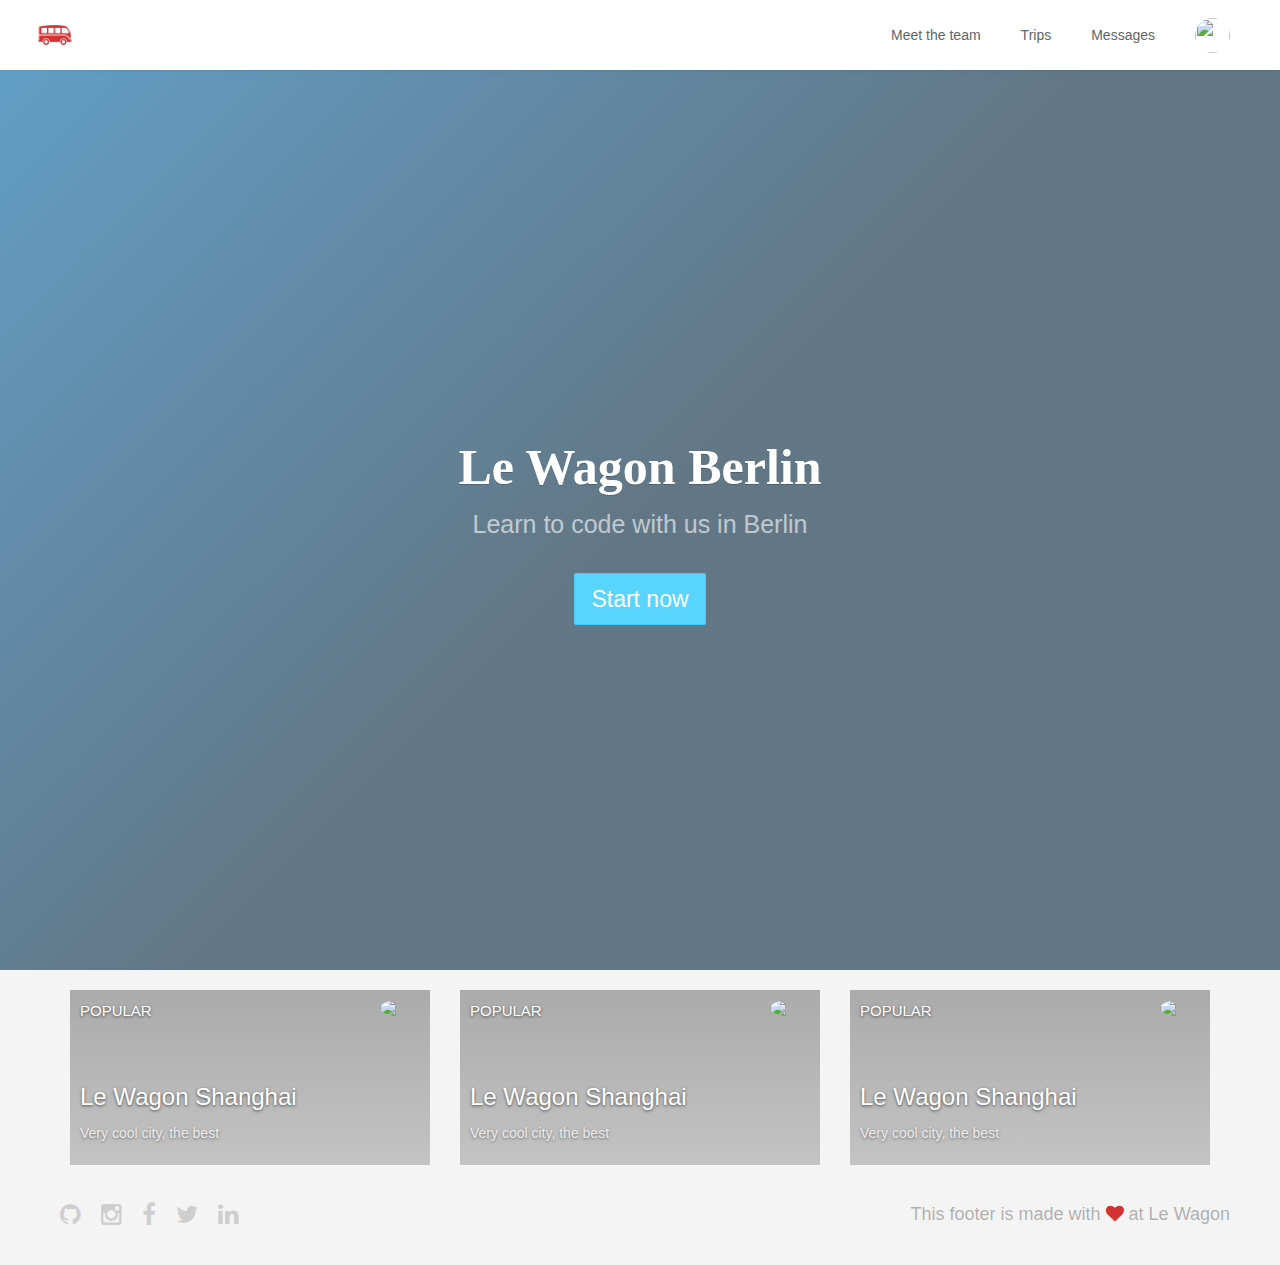
==== commit dbc217e5: "Automated commit at 2017-07-31 14:56:53 UTC by middleman-deploy 2.0.0-alpha" ====
--- a/index.html
+++ b/index.html
@@ -7,7 +7,7 @@
           content="width=device-width, initial-scale=1, shrink-to-fit=no">
     <!-- Use the title from a page's frontmatter if it has one -->
     <title>Le Wagon - Middleman</title>
-    <link href="stylesheets/application-c6fe02b5.css" rel="stylesheet" />
+    <link href="stylesheets/application-44aed987.css" rel="stylesheet" />
     <script src="javascripts/application-93de88c9.js"></script>
     <link href="images/favicon-f15af148.png" rel="icon" type="image/png" />
   </head>
--- a/stylesheets/application-44aed987.css
+++ b/stylesheets/application-44aed987.css
@@ -0,0 +1,8 @@
+@import url("https://fonts.googleapis.com/css?family=IM+Fell+Great+Primer:400,400i");/*!
+ * Bootstrap v3.3.7 (http://getbootstrap.com)
+ * Copyright 2011-2016 Twitter, Inc.
+ * Licensed under MIT (https://github.com/twbs/bootstrap/blob/master/LICENSE)
+ *//*! normalize.css v3.0.3 | MIT License | github.com/necolas/normalize.css */html{font-family:sans-serif;-ms-text-size-adjust:100%;-webkit-text-size-adjust:100%}body{margin:0}article,aside,details,figcaption,figure,footer,header,hgroup,main,menu,nav,section,summary{display:block}audio,canvas,progress,video{display:inline-block;vertical-align:baseline}audio:not([controls]){display:none;height:0}[hidden],template{display:none}a{background-color:transparent}a:active,a:hover{outline:0}abbr[title]{border-bottom:1px dotted}b,strong{font-weight:bold}dfn{font-style:italic}h1{font-size:2em;margin:0.67em 0}mark{background:#ff0;color:#000}small{font-size:80%}sub,sup{font-size:75%;line-height:0;position:relative;vertical-align:baseline}sup{top:-0.5em}sub{bottom:-0.25em}img{border:0}svg:not(:root){overflow:hidden}figure{margin:1em 40px}hr{-webkit-box-sizing:content-box;box-sizing:content-box;height:0}pre{overflow:auto}code,kbd,pre,samp{font-family:monospace, monospace;font-size:1em}button,input,optgroup,select,textarea{color:inherit;font:inherit;margin:0}button{overflow:visible}button,select{text-transform:none}button,html input[type="button"],input[type="reset"],input[type="submit"]{-webkit-appearance:button;cursor:pointer}button[disabled],html input[disabled]{cursor:default}button::-moz-focus-inner,input::-moz-focus-inner{border:0;padding:0}input{line-height:normal}input[type="checkbox"],input[type="radio"]{-webkit-box-sizing:border-box;box-sizing:border-box;padding:0}input[type="number"]::-webkit-inner-spin-button,input[type="number"]::-webkit-outer-spin-button{height:auto}input[type="search"]{-webkit-appearance:textfield;-webkit-box-sizing:content-box;box-sizing:content-box}input[type="search"]::-webkit-search-cancel-button,input[type="search"]::-webkit-search-decoration{-webkit-appearance:none}fieldset{border:1px solid #c0c0c0;margin:0 2px;padding:0.35em 0.625em 0.75em}legend{border:0;padding:0}textarea{overflow:auto}optgroup{font-weight:bold}table{border-collapse:collapse;border-spacing:0}td,th{padding:0}/*! Source: https://github.com/h5bp/html5-boilerplate/blob/master/src/css/main.css */@media print{*,*:before,*:after{background:transparent !important;color:#000 !important;-webkit-box-shadow:none !important;box-shadow:none !important;text-shadow:none !important}a,a:visited{text-decoration:underline}a[href]:after{content:" (" attr(href) ")"}abbr[title]:after{content:" (" attr(title) ")"}a[href^="#"]:after,a[href^="javascript:"]:after{content:""}pre,blockquote{border:1px solid #999;page-break-inside:avoid}thead{display:table-header-group}tr,img{page-break-inside:avoid}img{max-width:100% !important}p,h2,h3{orphans:3;widows:3}h2,h3{page-break-after:avoid}.navbar{display:none}.btn>.caret,.dropup>.btn>.caret{border-top-color:#000 !important}.label{border:1px solid #000}.table{border-collapse:collapse !important}.table td,.table th{background-color:#fff !important}.table-bordered th,.table-bordered td{border:1px solid #ddd !important}}@font-face{font-family:'Glyphicons Halflings';src:url("../assets/bootstrap/glyphicons-halflings-regular-86b6f62b.eot");src:url("../assets/bootstrap/glyphicons-halflings-regular-86b6f62b.eot?#iefix") format("embedded-opentype"),url("../assets/bootstrap/glyphicons-halflings-regular-ca35b697.woff2") format("woff2"),url("../assets/bootstrap/glyphicons-halflings-regular-278e49a8.woff") format("woff"),url("../assets/bootstrap/glyphicons-halflings-regular-44bc1850.ttf") format("truetype"),url("../assets/bootstrap/glyphicons-halflings-regular-de51a849.svg#glyphicons_halflingsregular") format("svg")}.glyphicon{position:relative;top:1px;display:inline-block;font-family:'Glyphicons Halflings';font-style:normal;font-weight:normal;line-height:1;-webkit-font-smoothing:antialiased;-moz-osx-font-smoothing:grayscale}.glyphicon-asterisk:before{content:"\002a"}.glyphicon-plus:before{content:"\002b"}.glyphicon-euro:before,.glyphicon-eur:before{content:"\20ac"}.glyphicon-minus:before{content:"\2212"}.glyphicon-cloud:before{content:"\2601"}.glyphicon-envelope:before{content:"\2709"}.glyphicon-pencil:before{content:"\270f"}.glyphicon-glass:before{content:"\e001"}.glyphicon-music:before{content:"\e002"}.glyphicon-search:before{content:"\e003"}.glyphicon-heart:before{content:"\e005"}.glyphicon-star:before{content:"\e006"}.glyphicon-star-empty:before{content:"\e007"}.glyphicon-user:before{content:"\e008"}.glyphicon-film:before{content:"\e009"}.glyphicon-th-large:before{content:"\e010"}.glyphicon-th:before{content:"\e011"}.glyphicon-th-list:before{content:"\e012"}.glyphicon-ok:before{content:"\e013"}.glyphicon-remove:before{content:"\e014"}.glyphicon-zoom-in:before{content:"\e015"}.glyphicon-zoom-out:before{content:"\e016"}.glyphicon-off:before{content:"\e017"}.glyphicon-signal:before{content:"\e018"}.glyphicon-cog:before{content:"\e019"}.glyphicon-trash:before{content:"\e020"}.glyphicon-home:before{content:"\e021"}.glyphicon-file:before{content:"\e022"}.glyphicon-time:before{content:"\e023"}.glyphicon-road:before{content:"\e024"}.glyphicon-download-alt:before{content:"\e025"}.glyphicon-download:before{content:"\e026"}.glyphicon-upload:before{content:"\e027"}.glyphicon-inbox:before{content:"\e028"}.glyphicon-play-circle:before{content:"\e029"}.glyphicon-repeat:before{content:"\e030"}.glyphicon-refresh:before{content:"\e031"}.glyphicon-list-alt:before{content:"\e032"}.glyphicon-lock:before{content:"\e033"}.glyphicon-flag:before{content:"\e034"}.glyphicon-headphones:before{content:"\e035"}.glyphicon-volume-off:before{content:"\e036"}.glyphicon-volume-down:before{content:"\e037"}.glyphicon-volume-up:before{content:"\e038"}.glyphicon-qrcode:before{content:"\e039"}.glyphicon-barcode:before{content:"\e040"}.glyphicon-tag:before{content:"\e041"}.glyphicon-tags:before{content:"\e042"}.glyphicon-book:before{content:"\e043"}.glyphicon-bookmark:before{content:"\e044"}.glyphicon-print:before{content:"\e045"}.glyphicon-camera:before{content:"\e046"}.glyphicon-font:before{content:"\e047"}.glyphicon-bold:before{content:"\e048"}.glyphicon-italic:before{content:"\e049"}.glyphicon-text-height:before{content:"\e050"}.glyphicon-text-width:before{content:"\e051"}.glyphicon-align-left:before{content:"\e052"}.glyphicon-align-center:before{content:"\e053"}.glyphicon-align-right:before{content:"\e054"}.glyphicon-align-justify:before{content:"\e055"}.glyphicon-list:before{content:"\e056"}.glyphicon-indent-left:before{content:"\e057"}.glyphicon-indent-right:before{content:"\e058"}.glyphicon-facetime-video:before{content:"\e059"}.glyphicon-picture:before{content:"\e060"}.glyphicon-map-marker:before{content:"\e062"}.glyphicon-adjust:before{content:"\e063"}.glyphicon-tint:before{content:"\e064"}.glyphicon-edit:before{content:"\e065"}.glyphicon-share:before{content:"\e066"}.glyphicon-check:before{content:"\e067"}.glyphicon-move:before{content:"\e068"}.glyphicon-step-backward:before{content:"\e069"}.glyphicon-fast-backward:before{content:"\e070"}.glyphicon-backward:before{content:"\e071"}.glyphicon-play:before{content:"\e072"}.glyphicon-pause:before{content:"\e073"}.glyphicon-stop:before{content:"\e074"}.glyphicon-forward:before{content:"\e075"}.glyphicon-fast-forward:before{content:"\e076"}.glyphicon-step-forward:before{content:"\e077"}.glyphicon-eject:before{content:"\e078"}.glyphicon-chevron-left:before{content:"\e079"}.glyphicon-chevron-right:before{content:"\e080"}.glyphicon-plus-sign:before{content:"\e081"}.glyphicon-minus-sign:before{content:"\e082"}.glyphicon-remove-sign:before{content:"\e083"}.glyphicon-ok-sign:before{content:"\e084"}.glyphicon-question-sign:before{content:"\e085"}.glyphicon-info-sign:before{content:"\e086"}.glyphicon-screenshot:before{content:"\e087"}.glyphicon-remove-circle:before{content:"\e088"}.glyphicon-ok-circle:before{content:"\e089"}.glyphicon-ban-circle:before{content:"\e090"}.glyphicon-arrow-left:before{content:"\e091"}.glyphicon-arrow-right:before{content:"\e092"}.glyphicon-arrow-up:before{content:"\e093"}.glyphicon-arrow-down:before{content:"\e094"}.glyphicon-share-alt:before{content:"\e095"}.glyphicon-resize-full:before{content:"\e096"}.glyphicon-resize-small:before{content:"\e097"}.glyphicon-exclamation-sign:before{content:"\e101"}.glyphicon-gift:before{content:"\e102"}.glyphicon-leaf:before{content:"\e103"}.glyphicon-fire:before{content:"\e104"}.glyphicon-eye-open:before{content:"\e105"}.glyphicon-eye-close:before{content:"\e106"}.glyphicon-warning-sign:before{content:"\e107"}.glyphicon-plane:before{content:"\e108"}.glyphicon-calendar:before{content:"\e109"}.glyphicon-random:before{content:"\e110"}.glyphicon-comment:before{content:"\e111"}.glyphicon-magnet:before{content:"\e112"}.glyphicon-chevron-up:before{content:"\e113"}.glyphicon-chevron-down:before{content:"\e114"}.glyphicon-retweet:before{content:"\e115"}.glyphicon-shopping-cart:before{content:"\e116"}.glyphicon-folder-close:before{content:"\e117"}.glyphicon-folder-open:before{content:"\e118"}.glyphicon-resize-vertical:before{content:"\e119"}.glyphicon-resize-horizontal:before{content:"\e120"}.glyphicon-hdd:before{content:"\e121"}.glyphicon-bullhorn:before{content:"\e122"}.glyphicon-bell:before{content:"\e123"}.glyphicon-certificate:before{content:"\e124"}.glyphicon-thumbs-up:before{content:"\e125"}.glyphicon-thumbs-down:before{content:"\e126"}.glyphicon-hand-right:before{content:"\e127"}.glyphicon-hand-left:before{content:"\e128"}.glyphicon-hand-up:before{content:"\e129"}.glyphicon-hand-down:before{content:"\e130"}.glyphicon-circle-arrow-right:before{content:"\e131"}.glyphicon-circle-arrow-left:before{content:"\e132"}.glyphicon-circle-arrow-up:before{content:"\e133"}.glyphicon-circle-arrow-down:before{content:"\e134"}.glyphicon-globe:before{content:"\e135"}.glyphicon-wrench:before{content:"\e136"}.glyphicon-tasks:before{content:"\e137"}.glyphicon-filter:before{content:"\e138"}.glyphicon-briefcase:before{content:"\e139"}.glyphicon-fullscreen:before{content:"\e140"}.glyphicon-dashboard:before{content:"\e141"}.glyphicon-paperclip:before{content:"\e142"}.glyphicon-heart-empty:before{content:"\e143"}.glyphicon-link:before{content:"\e144"}.glyphicon-phone:before{content:"\e145"}.glyphicon-pushpin:before{content:"\e146"}.glyphicon-usd:before{content:"\e148"}.glyphicon-gbp:before{content:"\e149"}.glyphicon-sort:before{content:"\e150"}.glyphicon-sort-by-alphabet:before{content:"\e151"}.glyphicon-sort-by-alphabet-alt:before{content:"\e152"}.glyphicon-sort-by-order:before{content:"\e153"}.glyphicon-sort-by-order-alt:before{content:"\e154"}.glyphicon-sort-by-attributes:before{content:"\e155"}.glyphicon-sort-by-attributes-alt:before{content:"\e156"}.glyphicon-unchecked:before{content:"\e157"}.glyphicon-expand:before{content:"\e158"}.glyphicon-collapse-down:before{content:"\e159"}.glyphicon-collapse-up:before{content:"\e160"}.glyphicon-log-in:before{content:"\e161"}.glyphicon-flash:before{content:"\e162"}.glyphicon-log-out:before{content:"\e163"}.glyphicon-new-window:before{content:"\e164"}.glyphicon-record:before{content:"\e165"}.glyphicon-save:before{content:"\e166"}.glyphicon-open:before{content:"\e167"}.glyphicon-saved:before{content:"\e168"}.glyphicon-import:before{content:"\e169"}.glyphicon-export:before{content:"\e170"}.glyphicon-send:before{content:"\e171"}.glyphicon-floppy-disk:before{content:"\e172"}.glyphicon-floppy-saved:before{content:"\e173"}.glyphicon-floppy-remove:before{content:"\e174"}.glyphicon-floppy-save:before{content:"\e175"}.glyphicon-floppy-open:before{content:"\e176"}.glyphicon-credit-card:before{content:"\e177"}.glyphicon-transfer:before{content:"\e178"}.glyphicon-cutlery:before{content:"\e179"}.glyphicon-header:before{content:"\e180"}.glyphicon-compressed:before{content:"\e181"}.glyphicon-earphone:before{content:"\e182"}.glyphicon-phone-alt:before{content:"\e183"}.glyphicon-tower:before{content:"\e184"}.glyphicon-stats:before{content:"\e185"}.glyphicon-sd-video:before{content:"\e186"}.glyphicon-hd-video:before{content:"\e187"}.glyphicon-subtitles:before{content:"\e188"}.glyphicon-sound-stereo:before{content:"\e189"}.glyphicon-sound-dolby:before{content:"\e190"}.glyphicon-sound-5-1:before{content:"\e191"}.glyphicon-sound-6-1:before{content:"\e192"}.glyphicon-sound-7-1:before{content:"\e193"}.glyphicon-copyright-mark:before{content:"\e194"}.glyphicon-registration-mark:before{content:"\e195"}.glyphicon-cloud-download:before{content:"\e197"}.glyphicon-cloud-upload:before{content:"\e198"}.glyphicon-tree-conifer:before{content:"\e199"}.glyphicon-tree-deciduous:before{content:"\e200"}.glyphicon-cd:before{content:"\e201"}.glyphicon-save-file:before{content:"\e202"}.glyphicon-open-file:before{content:"\e203"}.glyphicon-level-up:before{content:"\e204"}.glyphicon-copy:before{content:"\e205"}.glyphicon-paste:before{content:"\e206"}.glyphicon-alert:before{content:"\e209"}.glyphicon-equalizer:before{content:"\e210"}.glyphicon-king:before{content:"\e211"}.glyphicon-queen:before{content:"\e212"}.glyphicon-pawn:before{content:"\e213"}.glyphicon-bishop:before{content:"\e214"}.glyphicon-knight:before{content:"\e215"}.glyphicon-baby-formula:before{content:"\e216"}.glyphicon-tent:before{content:"\26fa"}.glyphicon-blackboard:before{content:"\e218"}.glyphicon-bed:before{content:"\e219"}.glyphicon-apple:before{content:"\f8ff"}.glyphicon-erase:before{content:"\e221"}.glyphicon-hourglass:before{content:"\231b"}.glyphicon-lamp:before{content:"\e223"}.glyphicon-duplicate:before{content:"\e224"}.glyphicon-piggy-bank:before{content:"\e225"}.glyphicon-scissors:before{content:"\e226"}.glyphicon-bitcoin:before{content:"\e227"}.glyphicon-btc:before{content:"\e227"}.glyphicon-xbt:before{content:"\e227"}.glyphicon-yen:before{content:"\00a5"}.glyphicon-jpy:before{content:"\00a5"}.glyphicon-ruble:before{content:"\20bd"}.glyphicon-rub:before{content:"\20bd"}.glyphicon-scale:before{content:"\e230"}.glyphicon-ice-lolly:before{content:"\e231"}.glyphicon-ice-lolly-tasted:before{content:"\e232"}.glyphicon-education:before{content:"\e233"}.glyphicon-option-horizontal:before{content:"\e234"}.glyphicon-option-vertical:before{content:"\e235"}.glyphicon-menu-hamburger:before{content:"\e236"}.glyphicon-modal-window:before{content:"\e237"}.glyphicon-oil:before{content:"\e238"}.glyphicon-grain:before{content:"\e239"}.glyphicon-sunglasses:before{content:"\e240"}.glyphicon-text-size:before{content:"\e241"}.glyphicon-text-color:before{content:"\e242"}.glyphicon-text-background:before{content:"\e243"}.glyphicon-object-align-top:before{content:"\e244"}.glyphicon-object-align-bottom:before{content:"\e245"}.glyphicon-object-align-horizontal:before{content:"\e246"}.glyphicon-object-align-left:before{content:"\e247"}.glyphicon-object-align-vertical:before{content:"\e248"}.glyphicon-object-align-right:before{content:"\e249"}.glyphicon-triangle-right:before{content:"\e250"}.glyphicon-triangle-left:before{content:"\e251"}.glyphicon-triangle-bottom:before{content:"\e252"}.glyphicon-triangle-top:before{content:"\e253"}.glyphicon-console:before{content:"\e254"}.glyphicon-superscript:before{content:"\e255"}.glyphicon-subscript:before{content:"\e256"}.glyphicon-menu-left:before{content:"\e257"}.glyphicon-menu-right:before{content:"\e258"}.glyphicon-menu-down:before{content:"\e259"}.glyphicon-menu-up:before{content:"\e260"}*{-webkit-box-sizing:border-box;box-sizing:border-box}*:before,*:after{-webkit-box-sizing:border-box;box-sizing:border-box}html{font-size:10px;-webkit-tap-highlight-color:transparent}body{font-family:"Open Sans", "Helvetica", "sans-serif";font-size:18px;line-height:1.42857143;color:#333333;background-color:#F4F4F4}input,button,select,textarea{font-family:inherit;font-size:inherit;line-height:inherit}a{color:#59D4FC;text-decoration:none}a:hover,a:focus{color:#0ec1fb;text-decoration:underline}a:focus{outline:5px auto -webkit-focus-ring-color;outline-offset:-2px}figure{margin:0}img{vertical-align:middle}.img-responsive{display:block;max-width:100%;height:auto}.img-rounded{border-radius:2px}.img-thumbnail{padding:4px;line-height:1.42857143;background-color:#F4F4F4;border:1px solid #ddd;border-radius:2px;-webkit-transition:all 0.2s ease-in-out;transition:all 0.2s ease-in-out;display:inline-block;max-width:100%;height:auto}.img-circle{border-radius:50%}hr{margin-top:25px;margin-bottom:25px;border:0;border-top:1px solid #eeeeee}.sr-only{position:absolute;width:1px;height:1px;margin:-1px;padding:0;overflow:hidden;clip:rect(0, 0, 0, 0);border:0}.sr-only-focusable:active,.sr-only-focusable:focus{position:static;width:auto;height:auto;margin:0;overflow:visible;clip:auto}[role="button"]{cursor:pointer}h1,h2,h3,h4,h5,h6,.h1,.h2,.h3,.h4,.h5,.h6{font-family:"IM Fell Great Primer", serif;font-weight:500;line-height:1.1;color:inherit}h1 small,h1 .small,h2 small,h2 .small,h3 small,h3 .small,h4 small,h4 .small,h5 small,h5 .small,h6 small,h6 .small,.h1 small,.h1 .small,.h2 small,.h2 .small,.h3 small,.h3 .small,.h4 small,.h4 .small,.h5 small,.h5 .small,.h6 small,.h6 .small{font-weight:normal;line-height:1;color:#777777}h1,.h1,h2,.h2,h3,.h3{margin-top:25px;margin-bottom:12.5px}h1 small,h1 .small,.h1 small,.h1 .small,h2 small,h2 .small,.h2 small,.h2 .small,h3 small,h3 .small,.h3 small,.h3 .small{font-size:65%}h4,.h4,h5,.h5,h6,.h6{margin-top:12.5px;margin-bottom:12.5px}h4 small,h4 .small,.h4 small,.h4 .small,h5 small,h5 .small,.h5 small,.h5 .small,h6 small,h6 .small,.h6 small,.h6 .small{font-size:75%}h1,.h1{font-size:46px}h2,.h2{font-size:38px}h3,.h3{font-size:31px}h4,.h4{font-size:23px}h5,.h5{font-size:18px}h6,.h6{font-size:16px}p{margin:0 0 12.5px}.lead{margin-bottom:25px;font-size:20px;font-weight:300;line-height:1.4}@media (min-width: 768px){.lead{font-size:27px}}small,.small{font-size:88%}mark,.mark{background-color:#fcf8e3;padding:.2em}.text-left{text-align:left}.text-right{text-align:right}.text-center{text-align:center}.text-justify{text-align:justify}.text-nowrap{white-space:nowrap}.text-lowercase{text-transform:lowercase}.text-uppercase,.initialism{text-transform:uppercase}.text-capitalize{text-transform:capitalize}.text-muted{color:#777777}.text-primary{color:#59D4FC}a.text-primary:hover,a.text-primary:focus{color:#27c7fb}.text-success{color:#3c763d}a.text-success:hover,a.text-success:focus{color:#2b542c}.text-info{color:#31708f}a.text-info:hover,a.text-info:focus{color:#245269}.text-warning{color:#8a6d3b}a.text-warning:hover,a.text-warning:focus{color:#66512c}.text-danger{color:#a94442}a.text-danger:hover,a.text-danger:focus{color:#843534}.bg-primary{color:#fff}.bg-primary{background-color:#59D4FC}a.bg-primary:hover,a.bg-primary:focus{background-color:#27c7fb}.bg-success{background-color:#dff0d8}a.bg-success:hover,a.bg-success:focus{background-color:#c1e2b3}.bg-info{background-color:#d9edf7}a.bg-info:hover,a.bg-info:focus{background-color:#afd9ee}.bg-warning{background-color:#fcf8e3}a.bg-warning:hover,a.bg-warning:focus{background-color:#f7ecb5}.bg-danger{background-color:#f2dede}a.bg-danger:hover,a.bg-danger:focus{background-color:#e4b9b9}.page-header{padding-bottom:11.5px;margin:50px 0 25px;border-bottom:1px solid #eeeeee}ul,ol{margin-top:0;margin-bottom:12.5px}ul ul,ul ol,ol ul,ol ol{margin-bottom:0}.list-unstyled{padding-left:0;list-style:none}.list-inline{padding-left:0;list-style:none;margin-left:-5px}.list-inline>li{display:inline-block;padding-left:5px;padding-right:5px}dl{margin-top:0;margin-bottom:25px}dt,dd{line-height:1.42857143}dt{font-weight:bold}dd{margin-left:0}.dl-horizontal dd:before,.dl-horizontal dd:after{content:" ";display:table}.dl-horizontal dd:after{clear:both}@media (min-width: 768px){.dl-horizontal dt{float:left;width:160px;clear:left;text-align:right;overflow:hidden;text-overflow:ellipsis;white-space:nowrap}.dl-horizontal dd{margin-left:180px}}abbr[title],abbr[data-original-title]{cursor:help;border-bottom:1px dotted #777777}.initialism{font-size:90%}blockquote{padding:12.5px 25px;margin:0 0 25px;font-size:22.5px;border-left:5px solid #eeeeee}blockquote p:last-child,blockquote ul:last-child,blockquote ol:last-child{margin-bottom:0}blockquote footer,blockquote small,blockquote .small{display:block;font-size:80%;line-height:1.42857143;color:#777777}blockquote footer:before,blockquote small:before,blockquote .small:before{content:'\2014 \00A0'}.blockquote-reverse,blockquote.pull-right{padding-right:15px;padding-left:0;border-right:5px solid #eeeeee;border-left:0;text-align:right}.blockquote-reverse footer:before,.blockquote-reverse small:before,.blockquote-reverse .small:before,blockquote.pull-right footer:before,blockquote.pull-right small:before,blockquote.pull-right .small:before{content:''}.blockquote-reverse footer:after,.blockquote-reverse small:after,.blockquote-reverse .small:after,blockquote.pull-right footer:after,blockquote.pull-right small:after,blockquote.pull-right .small:after{content:'\00A0 \2014'}address{margin-bottom:25px;font-style:normal;line-height:1.42857143}code,kbd,pre,samp{font-family:Menlo, Monaco, Consolas, "Courier New", monospace}code{padding:2px 4px;font-size:90%;color:#c7254e;background-color:#f9f2f4;border-radius:2px}kbd{padding:2px 4px;font-size:90%;color:#fff;background-color:#333;border-radius:2px;-webkit-box-shadow:inset 0 -1px 0 rgba(0,0,0,0.25);box-shadow:inset 0 -1px 0 rgba(0,0,0,0.25)}kbd kbd{padding:0;font-size:100%;font-weight:bold;-webkit-box-shadow:none;box-shadow:none}pre{display:block;padding:12px;margin:0 0 12.5px;font-size:17px;line-height:1.42857143;word-break:break-all;word-wrap:break-word;color:#333333;background-color:#f5f5f5;border:1px solid #ccc;border-radius:2px}pre code{padding:0;font-size:inherit;color:inherit;white-space:pre-wrap;background-color:transparent;border-radius:0}.pre-scrollable{max-height:340px;overflow-y:scroll}.container{margin-right:auto;margin-left:auto;padding-left:15px;padding-right:15px}.container:before,.container:after{content:" ";display:table}.container:after{clear:both}@media (min-width: 768px){.container{width:750px}}@media (min-width: 992px){.container{width:970px}}@media (min-width: 1200px){.container{width:1170px}}.container-fluid{margin-right:auto;margin-left:auto;padding-left:15px;padding-right:15px}.container-fluid:before,.container-fluid:after{content:" ";display:table}.container-fluid:after{clear:both}.row{margin-left:-15px;margin-right:-15px}.row:before,.row:after{content:" ";display:table}.row:after{clear:both}.col-xs-1,.col-sm-1,.col-md-1,.col-lg-1,.col-xs-2,.col-sm-2,.col-md-2,.col-lg-2,.col-xs-3,.col-sm-3,.col-md-3,.col-lg-3,.col-xs-4,.col-sm-4,.col-md-4,.col-lg-4,.col-xs-5,.col-sm-5,.col-md-5,.col-lg-5,.col-xs-6,.col-sm-6,.col-md-6,.col-lg-6,.col-xs-7,.col-sm-7,.col-md-7,.col-lg-7,.col-xs-8,.col-sm-8,.col-md-8,.col-lg-8,.col-xs-9,.col-sm-9,.col-md-9,.col-lg-9,.col-xs-10,.col-sm-10,.col-md-10,.col-lg-10,.col-xs-11,.col-sm-11,.col-md-11,.col-lg-11,.col-xs-12,.col-sm-12,.col-md-12,.col-lg-12{position:relative;min-height:1px;padding-left:15px;padding-right:15px}.col-xs-1,.col-xs-2,.col-xs-3,.col-xs-4,.col-xs-5,.col-xs-6,.col-xs-7,.col-xs-8,.col-xs-9,.col-xs-10,.col-xs-11,.col-xs-12{float:left}.col-xs-1{width:8.33333333%}.col-xs-2{width:16.66666667%}.col-xs-3{width:25%}.col-xs-4{width:33.33333333%}.col-xs-5{width:41.66666667%}.col-xs-6{width:50%}.col-xs-7{width:58.33333333%}.col-xs-8{width:66.66666667%}.col-xs-9{width:75%}.col-xs-10{width:83.33333333%}.col-xs-11{width:91.66666667%}.col-xs-12{width:100%}.col-xs-pull-0{right:auto}.col-xs-pull-1{right:8.33333333%}.col-xs-pull-2{right:16.66666667%}.col-xs-pull-3{right:25%}.col-xs-pull-4{right:33.33333333%}.col-xs-pull-5{right:41.66666667%}.col-xs-pull-6{right:50%}.col-xs-pull-7{right:58.33333333%}.col-xs-pull-8{right:66.66666667%}.col-xs-pull-9{right:75%}.col-xs-pull-10{right:83.33333333%}.col-xs-pull-11{right:91.66666667%}.col-xs-pull-12{right:100%}.col-xs-push-0{left:auto}.col-xs-push-1{left:8.33333333%}.col-xs-push-2{left:16.66666667%}.col-xs-push-3{left:25%}.col-xs-push-4{left:33.33333333%}.col-xs-push-5{left:41.66666667%}.col-xs-push-6{left:50%}.col-xs-push-7{left:58.33333333%}.col-xs-push-8{left:66.66666667%}.col-xs-push-9{left:75%}.col-xs-push-10{left:83.33333333%}.col-xs-push-11{left:91.66666667%}.col-xs-push-12{left:100%}.col-xs-offset-0{margin-left:0%}.col-xs-offset-1{margin-left:8.33333333%}.col-xs-offset-2{margin-left:16.66666667%}.col-xs-offset-3{margin-left:25%}.col-xs-offset-4{margin-left:33.33333333%}.col-xs-offset-5{margin-left:41.66666667%}.col-xs-offset-6{margin-left:50%}.col-xs-offset-7{margin-left:58.33333333%}.col-xs-offset-8{margin-left:66.66666667%}.col-xs-offset-9{margin-left:75%}.col-xs-offset-10{margin-left:83.33333333%}.col-xs-offset-11{margin-left:91.66666667%}.col-xs-offset-12{margin-left:100%}@media (min-width: 768px){.col-sm-1,.col-sm-2,.col-sm-3,.col-sm-4,.col-sm-5,.col-sm-6,.col-sm-7,.col-sm-8,.col-sm-9,.col-sm-10,.col-sm-11,.col-sm-12{float:left}.col-sm-1{width:8.33333333%}.col-sm-2{width:16.66666667%}.col-sm-3{width:25%}.col-sm-4{width:33.33333333%}.col-sm-5{width:41.66666667%}.col-sm-6{width:50%}.col-sm-7{width:58.33333333%}.col-sm-8{width:66.66666667%}.col-sm-9{width:75%}.col-sm-10{width:83.33333333%}.col-sm-11{width:91.66666667%}.col-sm-12{width:100%}.col-sm-pull-0{right:auto}.col-sm-pull-1{right:8.33333333%}.col-sm-pull-2{right:16.66666667%}.col-sm-pull-3{right:25%}.col-sm-pull-4{right:33.33333333%}.col-sm-pull-5{right:41.66666667%}.col-sm-pull-6{right:50%}.col-sm-pull-7{right:58.33333333%}.col-sm-pull-8{right:66.66666667%}.col-sm-pull-9{right:75%}.col-sm-pull-10{right:83.33333333%}.col-sm-pull-11{right:91.66666667%}.col-sm-pull-12{right:100%}.col-sm-push-0{left:auto}.col-sm-push-1{left:8.33333333%}.col-sm-push-2{left:16.66666667%}.col-sm-push-3{left:25%}.col-sm-push-4{left:33.33333333%}.col-sm-push-5{left:41.66666667%}.col-sm-push-6{left:50%}.col-sm-push-7{left:58.33333333%}.col-sm-push-8{left:66.66666667%}.col-sm-push-9{left:75%}.col-sm-push-10{left:83.33333333%}.col-sm-push-11{left:91.66666667%}.col-sm-push-12{left:100%}.col-sm-offset-0{margin-left:0%}.col-sm-offset-1{margin-left:8.33333333%}.col-sm-offset-2{margin-left:16.66666667%}.col-sm-offset-3{margin-left:25%}.col-sm-offset-4{margin-left:33.33333333%}.col-sm-offset-5{margin-left:41.66666667%}.col-sm-offset-6{margin-left:50%}.col-sm-offset-7{margin-left:58.33333333%}.col-sm-offset-8{margin-left:66.66666667%}.col-sm-offset-9{margin-left:75%}.col-sm-offset-10{margin-left:83.33333333%}.col-sm-offset-11{margin-left:91.66666667%}.col-sm-offset-12{margin-left:100%}}@media (min-width: 992px){.col-md-1,.col-md-2,.col-md-3,.col-md-4,.col-md-5,.col-md-6,.col-md-7,.col-md-8,.col-md-9,.col-md-10,.col-md-11,.col-md-12{float:left}.col-md-1{width:8.33333333%}.col-md-2{width:16.66666667%}.col-md-3{width:25%}.col-md-4{width:33.33333333%}.col-md-5{width:41.66666667%}.col-md-6{width:50%}.col-md-7{width:58.33333333%}.col-md-8{width:66.66666667%}.col-md-9{width:75%}.col-md-10{width:83.33333333%}.col-md-11{width:91.66666667%}.col-md-12{width:100%}.col-md-pull-0{right:auto}.col-md-pull-1{right:8.33333333%}.col-md-pull-2{right:16.66666667%}.col-md-pull-3{right:25%}.col-md-pull-4{right:33.33333333%}.col-md-pull-5{right:41.66666667%}.col-md-pull-6{right:50%}.col-md-pull-7{right:58.33333333%}.col-md-pull-8{right:66.66666667%}.col-md-pull-9{right:75%}.col-md-pull-10{right:83.33333333%}.col-md-pull-11{right:91.66666667%}.col-md-pull-12{right:100%}.col-md-push-0{left:auto}.col-md-push-1{left:8.33333333%}.col-md-push-2{left:16.66666667%}.col-md-push-3{left:25%}.col-md-push-4{left:33.33333333%}.col-md-push-5{left:41.66666667%}.col-md-push-6{left:50%}.col-md-push-7{left:58.33333333%}.col-md-push-8{left:66.66666667%}.col-md-push-9{left:75%}.col-md-push-10{left:83.33333333%}.col-md-push-11{left:91.66666667%}.col-md-push-12{left:100%}.col-md-offset-0{margin-left:0%}.col-md-offset-1{margin-left:8.33333333%}.col-md-offset-2{margin-left:16.66666667%}.col-md-offset-3{margin-left:25%}.col-md-offset-4{margin-left:33.33333333%}.col-md-offset-5{margin-left:41.66666667%}.col-md-offset-6{margin-left:50%}.col-md-offset-7{margin-left:58.33333333%}.col-md-offset-8{margin-left:66.66666667%}.col-md-offset-9{margin-left:75%}.col-md-offset-10{margin-left:83.33333333%}.col-md-offset-11{margin-left:91.66666667%}.col-md-offset-12{margin-left:100%}}@media (min-width: 1200px){.col-lg-1,.col-lg-2,.col-lg-3,.col-lg-4,.col-lg-5,.col-lg-6,.col-lg-7,.col-lg-8,.col-lg-9,.col-lg-10,.col-lg-11,.col-lg-12{float:left}.col-lg-1{width:8.33333333%}.col-lg-2{width:16.66666667%}.col-lg-3{width:25%}.col-lg-4{width:33.33333333%}.col-lg-5{width:41.66666667%}.col-lg-6{width:50%}.col-lg-7{width:58.33333333%}.col-lg-8{width:66.66666667%}.col-lg-9{width:75%}.col-lg-10{width:83.33333333%}.col-lg-11{width:91.66666667%}.col-lg-12{width:100%}.col-lg-pull-0{right:auto}.col-lg-pull-1{right:8.33333333%}.col-lg-pull-2{right:16.66666667%}.col-lg-pull-3{right:25%}.col-lg-pull-4{right:33.33333333%}.col-lg-pull-5{right:41.66666667%}.col-lg-pull-6{right:50%}.col-lg-pull-7{right:58.33333333%}.col-lg-pull-8{right:66.66666667%}.col-lg-pull-9{right:75%}.col-lg-pull-10{right:83.33333333%}.col-lg-pull-11{right:91.66666667%}.col-lg-pull-12{right:100%}.col-lg-push-0{left:auto}.col-lg-push-1{left:8.33333333%}.col-lg-push-2{left:16.66666667%}.col-lg-push-3{left:25%}.col-lg-push-4{left:33.33333333%}.col-lg-push-5{left:41.66666667%}.col-lg-push-6{left:50%}.col-lg-push-7{left:58.33333333%}.col-lg-push-8{left:66.66666667%}.col-lg-push-9{left:75%}.col-lg-push-10{left:83.33333333%}.col-lg-push-11{left:91.66666667%}.col-lg-push-12{left:100%}.col-lg-offset-0{margin-left:0%}.col-lg-offset-1{margin-left:8.33333333%}.col-lg-offset-2{margin-left:16.66666667%}.col-lg-offset-3{margin-left:25%}.col-lg-offset-4{margin-left:33.33333333%}.col-lg-offset-5{margin-left:41.66666667%}.col-lg-offset-6{margin-left:50%}.col-lg-offset-7{margin-left:58.33333333%}.col-lg-offset-8{margin-left:66.66666667%}.col-lg-offset-9{margin-left:75%}.col-lg-offset-10{margin-left:83.33333333%}.col-lg-offset-11{margin-left:91.66666667%}.col-lg-offset-12{margin-left:100%}}table{background-color:transparent}caption{padding-top:8px;padding-bottom:8px;color:#777777;text-align:left}th{text-align:left}.table{width:100%;max-width:100%;margin-bottom:25px}.table>thead>tr>th,.table>thead>tr>td,.table>tbody>tr>th,.table>tbody>tr>td,.table>tfoot>tr>th,.table>tfoot>tr>td{padding:8px;line-height:1.42857143;vertical-align:top;border-top:1px solid #ddd}.table>thead>tr>th{vertical-align:bottom;border-bottom:2px solid #ddd}.table>caption+thead>tr:first-child>th,.table>caption+thead>tr:first-child>td,.table>colgroup+thead>tr:first-child>th,.table>colgroup+thead>tr:first-child>td,.table>thead:first-child>tr:first-child>th,.table>thead:first-child>tr:first-child>td{border-top:0}.table>tbody+tbody{border-top:2px solid #ddd}.table .table{background-color:#F4F4F4}.table-condensed>thead>tr>th,.table-condensed>thead>tr>td,.table-condensed>tbody>tr>th,.table-condensed>tbody>tr>td,.table-condensed>tfoot>tr>th,.table-condensed>tfoot>tr>td{padding:5px}.table-bordered{border:1px solid #ddd}.table-bordered>thead>tr>th,.table-bordered>thead>tr>td,.table-bordered>tbody>tr>th,.table-bordered>tbody>tr>td,.table-bordered>tfoot>tr>th,.table-bordered>tfoot>tr>td{border:1px solid #ddd}.table-bordered>thead>tr>th,.table-bordered>thead>tr>td{border-bottom-width:2px}.table-striped>tbody>tr:nth-of-type(odd){background-color:#f9f9f9}.table-hover>tbody>tr:hover{background-color:#f5f5f5}table col[class*="col-"]{position:static;float:none;display:table-column}table td[class*="col-"],table th[class*="col-"]{position:static;float:none;display:table-cell}.table>thead>tr>td.active,.table>thead>tr>th.active,.table>thead>tr.active>td,.table>thead>tr.active>th,.table>tbody>tr>td.active,.table>tbody>tr>th.active,.table>tbody>tr.active>td,.table>tbody>tr.active>th,.table>tfoot>tr>td.active,.table>tfoot>tr>th.active,.table>tfoot>tr.active>td,.table>tfoot>tr.active>th{background-color:#f5f5f5}.table-hover>tbody>tr>td.active:hover,.table-hover>tbody>tr>th.active:hover,.table-hover>tbody>tr.active:hover>td,.table-hover>tbody>tr:hover>.active,.table-hover>tbody>tr.active:hover>th{background-color:#e8e8e8}.table>thead>tr>td.success,.table>thead>tr>th.success,.table>thead>tr.success>td,.table>thead>tr.success>th,.table>tbody>tr>td.success,.table>tbody>tr>th.success,.table>tbody>tr.success>td,.table>tbody>tr.success>th,.table>tfoot>tr>td.success,.table>tfoot>tr>th.success,.table>tfoot>tr.success>td,.table>tfoot>tr.success>th{background-color:#dff0d8}.table-hover>tbody>tr>td.success:hover,.table-hover>tbody>tr>th.success:hover,.table-hover>tbody>tr.success:hover>td,.table-hover>tbody>tr:hover>.success,.table-hover>tbody>tr.success:hover>th{background-color:#d0e9c6}.table>thead>tr>td.info,.table>thead>tr>th.info,.table>thead>tr.info>td,.table>thead>tr.info>th,.table>tbody>tr>td.info,.table>tbody>tr>th.info,.table>tbody>tr.info>td,.table>tbody>tr.info>th,.table>tfoot>tr>td.info,.table>tfoot>tr>th.info,.table>tfoot>tr.info>td,.table>tfoot>tr.info>th{background-color:#d9edf7}.table-hover>tbody>tr>td.info:hover,.table-hover>tbody>tr>th.info:hover,.table-hover>tbody>tr.info:hover>td,.table-hover>tbody>tr:hover>.info,.table-hover>tbody>tr.info:hover>th{background-color:#c4e3f3}.table>thead>tr>td.warning,.table>thead>tr>th.warning,.table>thead>tr.warning>td,.table>thead>tr.warning>th,.table>tbody>tr>td.warning,.table>tbody>tr>th.warning,.table>tbody>tr.warning>td,.table>tbody>tr.warning>th,.table>tfoot>tr>td.warning,.table>tfoot>tr>th.warning,.table>tfoot>tr.warning>td,.table>tfoot>tr.warning>th{background-color:#fcf8e3}.table-hover>tbody>tr>td.warning:hover,.table-hover>tbody>tr>th.warning:hover,.table-hover>tbody>tr.warning:hover>td,.table-hover>tbody>tr:hover>.warning,.table-hover>tbody>tr.warning:hover>th{background-color:#faf2cc}.table>thead>tr>td.danger,.table>thead>tr>th.danger,.table>thead>tr.danger>td,.table>thead>tr.danger>th,.table>tbody>tr>td.danger,.table>tbody>tr>th.danger,.table>tbody>tr.danger>td,.table>tbody>tr.danger>th,.table>tfoot>tr>td.danger,.table>tfoot>tr>th.danger,.table>tfoot>tr.danger>td,.table>tfoot>tr.danger>th{background-color:#f2dede}.table-hover>tbody>tr>td.danger:hover,.table-hover>tbody>tr>th.danger:hover,.table-hover>tbody>tr.danger:hover>td,.table-hover>tbody>tr:hover>.danger,.table-hover>tbody>tr.danger:hover>th{background-color:#ebcccc}.table-responsive{overflow-x:auto;min-height:0.01%}@media screen and (max-width: 767px){.table-responsive{width:100%;margin-bottom:18.75px;overflow-y:hidden;-ms-overflow-style:-ms-autohiding-scrollbar;border:1px solid #ddd}.table-responsive>.table{margin-bottom:0}.table-responsive>.table>thead>tr>th,.table-responsive>.table>thead>tr>td,.table-responsive>.table>tbody>tr>th,.table-responsive>.table>tbody>tr>td,.table-responsive>.table>tfoot>tr>th,.table-responsive>.table>tfoot>tr>td{white-space:nowrap}.table-responsive>.table-bordered{border:0}.table-responsive>.table-bordered>thead>tr>th:first-child,.table-responsive>.table-bordered>thead>tr>td:first-child,.table-responsive>.table-bordered>tbody>tr>th:first-child,.table-responsive>.table-bordered>tbody>tr>td:first-child,.table-responsive>.table-bordered>tfoot>tr>th:first-child,.table-responsive>.table-bordered>tfoot>tr>td:first-child{border-left:0}.table-responsive>.table-bordered>thead>tr>th:last-child,.table-responsive>.table-bordered>thead>tr>td:last-child,.table-responsive>.table-bordered>tbody>tr>th:last-child,.table-responsive>.table-bordered>tbody>tr>td:last-child,.table-responsive>.table-bordered>tfoot>tr>th:last-child,.table-responsive>.table-bordered>tfoot>tr>td:last-child{border-right:0}.table-responsive>.table-bordered>tbody>tr:last-child>th,.table-responsive>.table-bordered>tbody>tr:last-child>td,.table-responsive>.table-bordered>tfoot>tr:last-child>th,.table-responsive>.table-bordered>tfoot>tr:last-child>td{border-bottom:0}}fieldset{padding:0;margin:0;border:0;min-width:0}legend{display:block;width:100%;padding:0;margin-bottom:25px;font-size:27px;line-height:inherit;color:#333333;border:0;border-bottom:1px solid #e5e5e5}label{display:inline-block;max-width:100%;margin-bottom:5px;font-weight:bold}input[type="search"]{-webkit-box-sizing:border-box;box-sizing:border-box}input[type="radio"],input[type="checkbox"]{margin:4px 0 0;margin-top:1px \9;line-height:normal}input[type="file"]{display:block}input[type="range"]{display:block;width:100%}select[multiple],select[size]{height:auto}input[type="file"]:focus,input[type="radio"]:focus,input[type="checkbox"]:focus{outline:5px auto -webkit-focus-ring-color;outline-offset:-2px}output{display:block;padding-top:7px;font-size:18px;line-height:1.42857143;color:#000000}.form-control{display:block;width:100%;height:39px;padding:6px 12px;font-size:18px;line-height:1.42857143;color:#000000;background-color:#fff;background-image:none;border:1px solid #ccc;border-radius:2px;-webkit-box-shadow:inset 0 1px 1px rgba(0,0,0,0.075);box-shadow:inset 0 1px 1px rgba(0,0,0,0.075);-webkit-transition:border-color ease-in-out 0.15s, box-shadow ease-in-out 0.15s;-webkit-transition:border-color ease-in-out 0.15s, -webkit-box-shadow ease-in-out 0.15s;transition:border-color ease-in-out 0.15s, -webkit-box-shadow ease-in-out 0.15s;transition:border-color ease-in-out 0.15s, box-shadow ease-in-out 0.15s;transition:border-color ease-in-out 0.15s, box-shadow ease-in-out 0.15s, -webkit-box-shadow ease-in-out 0.15s}.form-control:focus{border-color:#66afe9;outline:0;-webkit-box-shadow:inset 0 1px 1px rgba(0,0,0,0.075),0 0 8px rgba(102,175,233,0.6);box-shadow:inset 0 1px 1px rgba(0,0,0,0.075),0 0 8px rgba(102,175,233,0.6)}.form-control::-moz-placeholder{color:#999;opacity:1}.form-control:-ms-input-placeholder{color:#999}.form-control::-webkit-input-placeholder{color:#999}.form-control::-ms-expand{border:0;background-color:transparent}.form-control[disabled],.form-control[readonly],fieldset[disabled] .form-control{background-color:#eeeeee;opacity:1}.form-control[disabled],fieldset[disabled] .form-control{cursor:not-allowed}textarea.form-control{height:auto}input[type="search"]{-webkit-appearance:none}@media screen and (-webkit-min-device-pixel-ratio: 0){input[type="date"].form-control,input[type="time"].form-control,input[type="datetime-local"].form-control,input[type="month"].form-control{line-height:39px}input[type="date"].input-sm,.input-group-sm>input[type="date"].form-control,.input-group-sm>input[type="date"].input-group-addon,.input-group-sm>.input-group-btn>input[type="date"].btn,.input-group-sm input[type="date"],input[type="time"].input-sm,.input-group-sm>input[type="time"].form-control,.input-group-sm>input[type="time"].input-group-addon,.input-group-sm>.input-group-btn>input[type="time"].btn,.input-group-sm input[type="time"],input[type="datetime-local"].input-sm,.input-group-sm>input[type="datetime-local"].form-control,.input-group-sm>input[type="datetime-local"].input-group-addon,.input-group-sm>.input-group-btn>input[type="datetime-local"].btn,.input-group-sm input[type="datetime-local"],input[type="month"].input-sm,.input-group-sm>input[type="month"].form-control,.input-group-sm>input[type="month"].input-group-addon,.input-group-sm>.input-group-btn>input[type="month"].btn,.input-group-sm input[type="month"]{line-height:36px}input[type="date"].input-lg,.input-group-lg>input[type="date"].form-control,.input-group-lg>input[type="date"].input-group-addon,.input-group-lg>.input-group-btn>input[type="date"].btn,.input-group-lg input[type="date"],input[type="time"].input-lg,.input-group-lg>input[type="time"].form-control,.input-group-lg>input[type="time"].input-group-addon,.input-group-lg>.input-group-btn>input[type="time"].btn,.input-group-lg input[type="time"],input[type="datetime-local"].input-lg,.input-group-lg>input[type="datetime-local"].form-control,.input-group-lg>input[type="datetime-local"].input-group-addon,.input-group-lg>.input-group-btn>input[type="datetime-local"].btn,.input-group-lg input[type="datetime-local"],input[type="month"].input-lg,.input-group-lg>input[type="month"].form-control,.input-group-lg>input[type="month"].input-group-addon,.input-group-lg>.input-group-btn>input[type="month"].btn,.input-group-lg input[type="month"]{line-height:53px}}.form-group{margin-bottom:15px}.radio,.checkbox{position:relative;display:block;margin-top:10px;margin-bottom:10px}.radio label,.checkbox label{min-height:25px;padding-left:20px;margin-bottom:0;font-weight:normal;cursor:pointer}.radio input[type="radio"],.radio-inline input[type="radio"],.checkbox input[type="checkbox"],.checkbox-inline input[type="checkbox"]{position:absolute;margin-left:-20px;margin-top:4px \9}.radio+.radio,.checkbox+.checkbox{margin-top:-5px}.radio-inline,.checkbox-inline{position:relative;display:inline-block;padding-left:20px;margin-bottom:0;vertical-align:middle;font-weight:normal;cursor:pointer}.radio-inline+.radio-inline,.checkbox-inline+.checkbox-inline{margin-top:0;margin-left:10px}input[type="radio"][disabled],input[type="radio"].disabled,fieldset[disabled] input[type="radio"],input[type="checkbox"][disabled],input[type="checkbox"].disabled,fieldset[disabled] input[type="checkbox"]{cursor:not-allowed}.radio-inline.disabled,fieldset[disabled] .radio-inline,.checkbox-inline.disabled,fieldset[disabled] .checkbox-inline{cursor:not-allowed}.radio.disabled label,fieldset[disabled] .radio label,.checkbox.disabled label,fieldset[disabled] .checkbox label{cursor:not-allowed}.form-control-static{padding-top:7px;padding-bottom:7px;margin-bottom:0;min-height:43px}.form-control-static.input-lg,.input-group-lg>.form-control-static.form-control,.input-group-lg>.form-control-static.input-group-addon,.input-group-lg>.input-group-btn>.form-control-static.btn,.form-control-static.input-sm,.input-group-sm>.form-control-static.form-control,.input-group-sm>.form-control-static.input-group-addon,.input-group-sm>.input-group-btn>.form-control-static.btn{padding-left:0;padding-right:0}.input-sm,.input-group-sm>.form-control,.input-group-sm>.input-group-addon,.input-group-sm>.input-group-btn>.btn{height:36px;padding:5px 10px;font-size:16px;line-height:1.5;border-radius:2px}select.input-sm,.input-group-sm>select.form-control,.input-group-sm>select.input-group-addon,.input-group-sm>.input-group-btn>select.btn{height:36px;line-height:36px}textarea.input-sm,.input-group-sm>textarea.form-control,.input-group-sm>textarea.input-group-addon,.input-group-sm>.input-group-btn>textarea.btn,select[multiple].input-sm,.input-group-sm>select[multiple].form-control,.input-group-sm>select[multiple].input-group-addon,.input-group-sm>.input-group-btn>select[multiple].btn{height:auto}.form-group-sm .form-control{height:36px;padding:5px 10px;font-size:16px;line-height:1.5;border-radius:2px}.form-group-sm select.form-control{height:36px;line-height:36px}.form-group-sm textarea.form-control,.form-group-sm select[multiple].form-control{height:auto}.form-group-sm .form-control-static{height:36px;min-height:41px;padding:6px 10px;font-size:16px;line-height:1.5}.input-lg,.input-group-lg>.form-control,.input-group-lg>.input-group-addon,.input-group-lg>.input-group-btn>.btn{height:53px;padding:10px 16px;font-size:23px;line-height:1.3333333;border-radius:2px}select.input-lg,.input-group-lg>select.form-control,.input-group-lg>select.input-group-addon,.input-group-lg>.input-group-btn>select.btn{height:53px;line-height:53px}textarea.input-lg,.input-group-lg>textarea.form-control,.input-group-lg>textarea.input-group-addon,.input-group-lg>.input-group-btn>textarea.btn,select[multiple].input-lg,.input-group-lg>select[multiple].form-control,.input-group-lg>select[multiple].input-group-addon,.input-group-lg>.input-group-btn>select[multiple].btn{height:auto}.form-group-lg .form-control{height:53px;padding:10px 16px;font-size:23px;line-height:1.3333333;border-radius:2px}.form-group-lg select.form-control{height:53px;line-height:53px}.form-group-lg textarea.form-control,.form-group-lg select[multiple].form-control{height:auto}.form-group-lg .form-control-static{height:53px;min-height:48px;padding:11px 16px;font-size:23px;line-height:1.3333333}.has-feedback{position:relative}.has-feedback .form-control{padding-right:48.75px}.form-control-feedback{position:absolute;top:0;right:0;z-index:2;display:block;width:39px;height:39px;line-height:39px;text-align:center;pointer-events:none}.input-lg+.form-control-feedback,.input-group-lg>.form-control+.form-control-feedback,.input-group-lg>.input-group-addon+.form-control-feedback,.input-group-lg>.input-group-btn>.btn+.form-control-feedback,.input-group-lg+.form-control-feedback,.form-group-lg .form-control+.form-control-feedback{width:53px;height:53px;line-height:53px}.input-sm+.form-control-feedback,.input-group-sm>.form-control+.form-control-feedback,.input-group-sm>.input-group-addon+.form-control-feedback,.input-group-sm>.input-group-btn>.btn+.form-control-feedback,.input-group-sm+.form-control-feedback,.form-group-sm .form-control+.form-control-feedback{width:36px;height:36px;line-height:36px}.has-success .help-block,.has-success .control-label,.has-success .radio,.has-success .checkbox,.has-success .radio-inline,.has-success .checkbox-inline,.has-success.radio label,.has-success.checkbox label,.has-success.radio-inline label,.has-success.checkbox-inline label{color:#3c763d}.has-success .form-control{border-color:#3c763d;-webkit-box-shadow:inset 0 1px 1px rgba(0,0,0,0.075);box-shadow:inset 0 1px 1px rgba(0,0,0,0.075)}.has-success .form-control:focus{border-color:#2b542c;-webkit-box-shadow:inset 0 1px 1px rgba(0,0,0,0.075),0 0 6px #67b168;box-shadow:inset 0 1px 1px rgba(0,0,0,0.075),0 0 6px #67b168}.has-success .input-group-addon{color:#3c763d;border-color:#3c763d;background-color:#dff0d8}.has-success .form-control-feedback{color:#3c763d}.has-warning .help-block,.has-warning .control-label,.has-warning .radio,.has-warning .checkbox,.has-warning .radio-inline,.has-warning .checkbox-inline,.has-warning.radio label,.has-warning.checkbox label,.has-warning.radio-inline label,.has-warning.checkbox-inline label{color:#8a6d3b}.has-warning .form-control{border-color:#8a6d3b;-webkit-box-shadow:inset 0 1px 1px rgba(0,0,0,0.075);box-shadow:inset 0 1px 1px rgba(0,0,0,0.075)}.has-warning .form-control:focus{border-color:#66512c;-webkit-box-shadow:inset 0 1px 1px rgba(0,0,0,0.075),0 0 6px #c0a16b;box-shadow:inset 0 1px 1px rgba(0,0,0,0.075),0 0 6px #c0a16b}.has-warning .input-group-addon{color:#8a6d3b;border-color:#8a6d3b;background-color:#fcf8e3}.has-warning .form-control-feedback{color:#8a6d3b}.has-error .help-block,.has-error .control-label,.has-error .radio,.has-error .checkbox,.has-error .radio-inline,.has-error .checkbox-inline,.has-error.radio label,.has-error.checkbox label,.has-error.radio-inline label,.has-error.checkbox-inline label{color:#a94442}.has-error .form-control{border-color:#a94442;-webkit-box-shadow:inset 0 1px 1px rgba(0,0,0,0.075);box-shadow:inset 0 1px 1px rgba(0,0,0,0.075)}.has-error .form-control:focus{border-color:#843534;-webkit-box-shadow:inset 0 1px 1px rgba(0,0,0,0.075),0 0 6px #ce8483;box-shadow:inset 0 1px 1px rgba(0,0,0,0.075),0 0 6px #ce8483}.has-error .input-group-addon{color:#a94442;border-color:#a94442;background-color:#f2dede}.has-error .form-control-feedback{color:#a94442}.has-feedback label ~ .form-control-feedback{top:30px}.has-feedback label.sr-only ~ .form-control-feedback{top:0}.help-block{display:block;margin-top:5px;margin-bottom:10px;color:#737373}@media (min-width: 768px){.form-inline .form-group{display:inline-block;margin-bottom:0;vertical-align:middle}.form-inline .form-control{display:inline-block;width:auto;vertical-align:middle}.form-inline .form-control-static{display:inline-block}.form-inline .input-group{display:inline-table;vertical-align:middle}.form-inline .input-group .input-group-addon,.form-inline .input-group .input-group-btn,.form-inline .input-group .form-control{width:auto}.form-inline .input-group>.form-control{width:100%}.form-inline .control-label{margin-bottom:0;vertical-align:middle}.form-inline .radio,.form-inline .checkbox{display:inline-block;margin-top:0;margin-bottom:0;vertical-align:middle}.form-inline .radio label,.form-inline .checkbox label{padding-left:0}.form-inline .radio input[type="radio"],.form-inline .checkbox input[type="checkbox"]{position:relative;margin-left:0}.form-inline .has-feedback .form-control-feedback{top:0}}.form-horizontal .radio,.form-horizontal .checkbox,.form-horizontal .radio-inline,.form-horizontal .checkbox-inline{margin-top:0;margin-bottom:0;padding-top:7px}.form-horizontal .radio,.form-horizontal .checkbox{min-height:32px}.form-horizontal .form-group{margin-left:-15px;margin-right:-15px}.form-horizontal .form-group:before,.form-horizontal .form-group:after{content:" ";display:table}.form-horizontal .form-group:after{clear:both}@media (min-width: 768px){.form-horizontal .control-label{text-align:right;margin-bottom:0;padding-top:7px}}.form-horizontal .has-feedback .form-control-feedback{right:15px}@media (min-width: 768px){.form-horizontal .form-group-lg .control-label{padding-top:11px;font-size:23px}}@media (min-width: 768px){.form-horizontal .form-group-sm .control-label{padding-top:6px;font-size:16px}}.btn{display:inline-block;margin-bottom:0;font-weight:normal;text-align:center;vertical-align:middle;-ms-touch-action:manipulation;touch-action:manipulation;cursor:pointer;background-image:none;border:1px solid transparent;white-space:nowrap;padding:6px 12px;font-size:18px;line-height:1.42857143;border-radius:2px;-webkit-user-select:none;-moz-user-select:none;-ms-user-select:none;user-select:none}.btn:focus,.btn.focus,.btn:active:focus,.btn:active.focus,.btn.active:focus,.btn.active.focus{outline:5px auto -webkit-focus-ring-color;outline-offset:-2px}.btn:hover,.btn:focus,.btn.focus{color:#333;text-decoration:none}.btn:active,.btn.active{outline:0;background-image:none;-webkit-box-shadow:inset 0 3px 5px rgba(0,0,0,0.125);box-shadow:inset 0 3px 5px rgba(0,0,0,0.125)}.btn.disabled,.btn[disabled],fieldset[disabled] .btn{cursor:not-allowed;opacity:0.65;filter:alpha(opacity=65);-webkit-box-shadow:none;box-shadow:none}a.btn.disabled,fieldset[disabled] a.btn{pointer-events:none}.btn-default{color:#333;background-color:#fff;border-color:#ccc}.btn-default:focus,.btn-default.focus{color:#333;background-color:#e6e6e6;border-color:#8c8c8c}.btn-default:hover{color:#333;background-color:#e6e6e6;border-color:#adadad}.btn-default:active,.btn-default.active,.open>.btn-default.dropdown-toggle{color:#333;background-color:#e6e6e6;border-color:#adadad}.btn-default:active:hover,.btn-default:active:focus,.btn-default:active.focus,.btn-default.active:hover,.btn-default.active:focus,.btn-default.active.focus,.open>.btn-default.dropdown-toggle:hover,.open>.btn-default.dropdown-toggle:focus,.open>.btn-default.dropdown-toggle.focus{color:#333;background-color:#d4d4d4;border-color:#8c8c8c}.btn-default:active,.btn-default.active,.open>.btn-default.dropdown-toggle{background-image:none}.btn-default.disabled:hover,.btn-default.disabled:focus,.btn-default.disabled.focus,.btn-default[disabled]:hover,.btn-default[disabled]:focus,.btn-default[disabled].focus,fieldset[disabled] .btn-default:hover,fieldset[disabled] .btn-default:focus,fieldset[disabled] .btn-default.focus{background-color:#fff;border-color:#ccc}.btn-default .badge{color:#fff;background-color:#333}.btn-primary{color:#fff;background-color:#59D4FC;border-color:#40cefc}.btn-primary:focus,.btn-primary.focus{color:#fff;background-color:#27c7fb;border-color:#038cb9}.btn-primary:hover{color:#fff;background-color:#27c7fb;border-color:#05befa}.btn-primary:active,.btn-primary.active,.open>.btn-primary.dropdown-toggle{color:#fff;background-color:#27c7fb;border-color:#05befa}.btn-primary:active:hover,.btn-primary:active:focus,.btn-primary:active.focus,.btn-primary.active:hover,.btn-primary.active:focus,.btn-primary.active.focus,.open>.btn-primary.dropdown-toggle:hover,.open>.btn-primary.dropdown-toggle:focus,.open>.btn-primary.dropdown-toggle.focus{color:#fff;background-color:#05befa;border-color:#038cb9}.btn-primary:active,.btn-primary.active,.open>.btn-primary.dropdown-toggle{background-image:none}.btn-primary.disabled:hover,.btn-primary.disabled:focus,.btn-primary.disabled.focus,.btn-primary[disabled]:hover,.btn-primary[disabled]:focus,.btn-primary[disabled].focus,fieldset[disabled] .btn-primary:hover,fieldset[disabled] .btn-primary:focus,fieldset[disabled] .btn-primary.focus{background-color:#59D4FC;border-color:#40cefc}.btn-primary .badge{color:#59D4FC;background-color:#fff}.btn-success{color:#fff;background-color:#32B796;border-color:#2da386}.btn-success:focus,.btn-success.focus{color:#fff;background-color:#278f75;border-color:#113f34}.btn-success:hover{color:#fff;background-color:#278f75;border-color:#1f735e}.btn-success:active,.btn-success.active,.open>.btn-success.dropdown-toggle{color:#fff;background-color:#278f75;border-color:#1f735e}.btn-success:active:hover,.btn-success:active:focus,.btn-success:active.focus,.btn-success.active:hover,.btn-success.active:focus,.btn-success.active.focus,.open>.btn-success.dropdown-toggle:hover,.open>.btn-success.dropdown-toggle:focus,.open>.btn-success.dropdown-toggle.focus{color:#fff;background-color:#1f735e;border-color:#113f34}.btn-success:active,.btn-success.active,.open>.btn-success.dropdown-toggle{background-image:none}.btn-success.disabled:hover,.btn-success.disabled:focus,.btn-success.disabled.focus,.btn-success[disabled]:hover,.btn-success[disabled]:focus,.btn-success[disabled].focus,fieldset[disabled] .btn-success:hover,fieldset[disabled] .btn-success:focus,fieldset[disabled] .btn-success.focus{background-color:#32B796;border-color:#2da386}.btn-success .badge{color:#32B796;background-color:#fff}.btn-info{color:#fff;background-color:#FDB631;border-color:#fdad18}.btn-info:focus,.btn-info.focus{color:#fff;background-color:#f9a302;border-color:#946101}.btn-info:hover{color:#fff;background-color:#f9a302;border-color:#d58c02}.btn-info:active,.btn-info.active,.open>.btn-info.dropdown-toggle{color:#fff;background-color:#f9a302;border-color:#d58c02}.btn-info:active:hover,.btn-info:active:focus,.btn-info:active.focus,.btn-info.active:hover,.btn-info.active:focus,.btn-info.active.focus,.open>.btn-info.dropdown-toggle:hover,.open>.btn-info.dropdown-toggle:focus,.open>.btn-info.dropdown-toggle.focus{color:#fff;background-color:#d58c02;border-color:#946101}.btn-info:active,.btn-info.active,.open>.btn-info.dropdown-toggle{background-image:none}.btn-info.disabled:hover,.btn-info.disabled:focus,.btn-info.disabled.focus,.btn-info[disabled]:hover,.btn-info[disabled]:focus,.btn-info[disabled].focus,fieldset[disabled] .btn-info:hover,fieldset[disabled] .btn-info:focus,fieldset[disabled] .btn-info.focus{background-color:#FDB631;border-color:#fdad18}.btn-info .badge{color:#FDB631;background-color:#fff}.btn-warning{color:#fff;background-color:#E67E22;border-color:#d67118}.btn-warning:focus,.btn-warning.focus{color:#fff;background-color:#bf6516;border-color:#64350b}.btn-warning:hover{color:#fff;background-color:#bf6516;border-color:#9f5412}.btn-warning:active,.btn-warning.active,.open>.btn-warning.dropdown-toggle{color:#fff;background-color:#bf6516;border-color:#9f5412}.btn-warning:active:hover,.btn-warning:active:focus,.btn-warning:active.focus,.btn-warning.active:hover,.btn-warning.active:focus,.btn-warning.active.focus,.open>.btn-warning.dropdown-toggle:hover,.open>.btn-warning.dropdown-toggle:focus,.open>.btn-warning.dropdown-toggle.focus{color:#fff;background-color:#9f5412;border-color:#64350b}.btn-warning:active,.btn-warning.active,.open>.btn-warning.dropdown-toggle{background-image:none}.btn-warning.disabled:hover,.btn-warning.disabled:focus,.btn-warning.disabled.focus,.btn-warning[disabled]:hover,.btn-warning[disabled]:focus,.btn-warning[disabled].focus,fieldset[disabled] .btn-warning:hover,fieldset[disabled] .btn-warning:focus,fieldset[disabled] .btn-warning.focus{background-color:#E67E22;border-color:#d67118}.btn-warning .badge{color:#E67E22;background-color:#fff}.btn-danger{color:#fff;background-color:#EE5F5B;border-color:#ec4844}.btn-danger:focus,.btn-danger.focus{color:#fff;background-color:#e9322d;border-color:#9f1411}.btn-danger:hover{color:#fff;background-color:#e9322d;border-color:#dc1c17}.btn-danger:active,.btn-danger.active,.open>.btn-danger.dropdown-toggle{color:#fff;background-color:#e9322d;border-color:#dc1c17}.btn-danger:active:hover,.btn-danger:active:focus,.btn-danger:active.focus,.btn-danger.active:hover,.btn-danger.active:focus,.btn-danger.active.focus,.open>.btn-danger.dropdown-toggle:hover,.open>.btn-danger.dropdown-toggle:focus,.open>.btn-danger.dropdown-toggle.focus{color:#fff;background-color:#dc1c17;border-color:#9f1411}.btn-danger:active,.btn-danger.active,.open>.btn-danger.dropdown-toggle{background-image:none}.btn-danger.disabled:hover,.btn-danger.disabled:focus,.btn-danger.disabled.focus,.btn-danger[disabled]:hover,.btn-danger[disabled]:focus,.btn-danger[disabled].focus,fieldset[disabled] .btn-danger:hover,fieldset[disabled] .btn-danger:focus,fieldset[disabled] .btn-danger.focus{background-color:#EE5F5B;border-color:#ec4844}.btn-danger .badge{color:#EE5F5B;background-color:#fff}.btn-link{color:#59D4FC;font-weight:normal;border-radius:0}.btn-link,.btn-link:active,.btn-link.active,.btn-link[disabled],fieldset[disabled] .btn-link{background-color:transparent;-webkit-box-shadow:none;box-shadow:none}.btn-link,.btn-link:hover,.btn-link:focus,.btn-link:active{border-color:transparent}.btn-link:hover,.btn-link:focus{color:#0ec1fb;text-decoration:underline;background-color:transparent}.btn-link[disabled]:hover,.btn-link[disabled]:focus,fieldset[disabled] .btn-link:hover,fieldset[disabled] .btn-link:focus{color:#777777;text-decoration:none}.btn-lg,.btn-group-lg>.btn{padding:10px 16px;font-size:23px;line-height:1.3333333;border-radius:2px}.btn-sm,.btn-group-sm>.btn{padding:5px 10px;font-size:16px;line-height:1.5;border-radius:2px}.btn-xs,.btn-group-xs>.btn{padding:1px 5px;font-size:16px;line-height:1.5;border-radius:2px}.btn-block{display:block;width:100%}.btn-block+.btn-block{margin-top:5px}input[type="submit"].btn-block,input[type="reset"].btn-block,input[type="button"].btn-block{width:100%}.fade{opacity:0;-webkit-transition:opacity 0.15s linear;transition:opacity 0.15s linear}.fade.in{opacity:1}.collapse{display:none}.collapse.in{display:block}tr.collapse.in{display:table-row}tbody.collapse.in{display:table-row-group}.collapsing{position:relative;height:0;overflow:hidden;-webkit-transition-property:height, visibility;transition-property:height, visibility;-webkit-transition-duration:0.35s;transition-duration:0.35s;-webkit-transition-timing-function:ease;transition-timing-function:ease}.caret{display:inline-block;width:0;height:0;margin-left:2px;vertical-align:middle;border-top:4px dashed;border-top:4px solid \9;border-right:4px solid transparent;border-left:4px solid transparent}.dropup,.dropdown{position:relative}.dropdown-toggle:focus{outline:0}.dropdown-menu{position:absolute;top:100%;left:0;z-index:1000;display:none;float:left;min-width:160px;padding:5px 0;margin:2px 0 0;list-style:none;font-size:18px;text-align:left;background-color:#fff;border:1px solid #ccc;border:1px solid rgba(0,0,0,0.15);border-radius:2px;-webkit-box-shadow:0 6px 12px rgba(0,0,0,0.175);box-shadow:0 6px 12px rgba(0,0,0,0.175);background-clip:padding-box}.dropdown-menu.pull-right{right:0;left:auto}.dropdown-menu .divider{height:1px;margin:11.5px 0;overflow:hidden;background-color:#e5e5e5}.dropdown-menu>li>a{display:block;padding:3px 20px;clear:both;font-weight:normal;line-height:1.42857143;color:#333333;white-space:nowrap}.dropdown-menu>li>a:hover,.dropdown-menu>li>a:focus{text-decoration:none;color:#262626;background-color:#f5f5f5}.dropdown-menu>.active>a,.dropdown-menu>.active>a:hover,.dropdown-menu>.active>a:focus{color:#fff;text-decoration:none;outline:0;background-color:#59D4FC}.dropdown-menu>.disabled>a,.dropdown-menu>.disabled>a:hover,.dropdown-menu>.disabled>a:focus{color:#777777}.dropdown-menu>.disabled>a:hover,.dropdown-menu>.disabled>a:focus{text-decoration:none;background-color:transparent;background-image:none;filter:progid:DXImageTransform.Microsoft.gradient(enabled = false);cursor:not-allowed}.open>.dropdown-menu{display:block}.open>a{outline:0}.dropdown-menu-right{left:auto;right:0}.dropdown-menu-left{left:0;right:auto}.dropdown-header{display:block;padding:3px 20px;font-size:16px;line-height:1.42857143;color:#777777;white-space:nowrap}.dropdown-backdrop{position:fixed;left:0;right:0;bottom:0;top:0;z-index:990}.pull-right>.dropdown-menu{right:0;left:auto}.dropup .caret,.navbar-fixed-bottom .dropdown .caret{border-top:0;border-bottom:4px dashed;border-bottom:4px solid \9;content:""}.dropup .dropdown-menu,.navbar-fixed-bottom .dropdown .dropdown-menu{top:auto;bottom:100%;margin-bottom:2px}@media (min-width: 768px){.navbar-right .dropdown-menu{right:0;left:auto}.navbar-right .dropdown-menu-left{left:0;right:auto}}.btn-group,.btn-group-vertical{position:relative;display:inline-block;vertical-align:middle}.btn-group>.btn,.btn-group-vertical>.btn{position:relative;float:left}.btn-group>.btn:hover,.btn-group>.btn:focus,.btn-group>.btn:active,.btn-group>.btn.active,.btn-group-vertical>.btn:hover,.btn-group-vertical>.btn:focus,.btn-group-vertical>.btn:active,.btn-group-vertical>.btn.active{z-index:2}.btn-group .btn+.btn,.btn-group .btn+.btn-group,.btn-group .btn-group+.btn,.btn-group .btn-group+.btn-group{margin-left:-1px}.btn-toolbar{margin-left:-5px}.btn-toolbar:before,.btn-toolbar:after{content:" ";display:table}.btn-toolbar:after{clear:both}.btn-toolbar .btn,.btn-toolbar .btn-group,.btn-toolbar .input-group{float:left}.btn-toolbar>.btn,.btn-toolbar>.btn-group,.btn-toolbar>.input-group{margin-left:5px}.btn-group>.btn:not(:first-child):not(:last-child):not(.dropdown-toggle){border-radius:0}.btn-group>.btn:first-child{margin-left:0}.btn-group>.btn:first-child:not(:last-child):not(.dropdown-toggle){border-bottom-right-radius:0;border-top-right-radius:0}.btn-group>.btn:last-child:not(:first-child),.btn-group>.dropdown-toggle:not(:first-child){border-bottom-left-radius:0;border-top-left-radius:0}.btn-group>.btn-group{float:left}.btn-group>.btn-group:not(:first-child):not(:last-child)>.btn{border-radius:0}.btn-group>.btn-group:first-child:not(:last-child)>.btn:last-child,.btn-group>.btn-group:first-child:not(:last-child)>.dropdown-toggle{border-bottom-right-radius:0;border-top-right-radius:0}.btn-group>.btn-group:last-child:not(:first-child)>.btn:first-child{border-bottom-left-radius:0;border-top-left-radius:0}.btn-group .dropdown-toggle:active,.btn-group.open .dropdown-toggle{outline:0}.btn-group>.btn+.dropdown-toggle{padding-left:8px;padding-right:8px}.btn-group>.btn-lg+.dropdown-toggle,.btn-group-lg.btn-group>.btn+.dropdown-toggle{padding-left:12px;padding-right:12px}.btn-group.open .dropdown-toggle{-webkit-box-shadow:inset 0 3px 5px rgba(0,0,0,0.125);box-shadow:inset 0 3px 5px rgba(0,0,0,0.125)}.btn-group.open .dropdown-toggle.btn-link{-webkit-box-shadow:none;box-shadow:none}.btn .caret{margin-left:0}.btn-lg .caret,.btn-group-lg>.btn .caret{border-width:5px 5px 0;border-bottom-width:0}.dropup .btn-lg .caret,.dropup .btn-group-lg>.btn .caret{border-width:0 5px 5px}.btn-group-vertical>.btn,.btn-group-vertical>.btn-group,.btn-group-vertical>.btn-group>.btn{display:block;float:none;width:100%;max-width:100%}.btn-group-vertical>.btn-group:before,.btn-group-vertical>.btn-group:after{content:" ";display:table}.btn-group-vertical>.btn-group:after{clear:both}.btn-group-vertical>.btn-group>.btn{float:none}.btn-group-vertical>.btn+.btn,.btn-group-vertical>.btn+.btn-group,.btn-group-vertical>.btn-group+.btn,.btn-group-vertical>.btn-group+.btn-group{margin-top:-1px;margin-left:0}.btn-group-vertical>.btn:not(:first-child):not(:last-child){border-radius:0}.btn-group-vertical>.btn:first-child:not(:last-child){border-top-right-radius:2px;border-top-left-radius:2px;border-bottom-right-radius:0;border-bottom-left-radius:0}.btn-group-vertical>.btn:last-child:not(:first-child){border-top-right-radius:0;border-top-left-radius:0;border-bottom-right-radius:2px;border-bottom-left-radius:2px}.btn-group-vertical>.btn-group:not(:first-child):not(:last-child)>.btn{border-radius:0}.btn-group-vertical>.btn-group:first-child:not(:last-child)>.btn:last-child,.btn-group-vertical>.btn-group:first-child:not(:last-child)>.dropdown-toggle{border-bottom-right-radius:0;border-bottom-left-radius:0}.btn-group-vertical>.btn-group:last-child:not(:first-child)>.btn:first-child{border-top-right-radius:0;border-top-left-radius:0}.btn-group-justified{display:table;width:100%;table-layout:fixed;border-collapse:separate}.btn-group-justified>.btn,.btn-group-justified>.btn-group{float:none;display:table-cell;width:1%}.btn-group-justified>.btn-group .btn{width:100%}.btn-group-justified>.btn-group .dropdown-menu{left:auto}[data-toggle="buttons"]>.btn input[type="radio"],[data-toggle="buttons"]>.btn input[type="checkbox"],[data-toggle="buttons"]>.btn-group>.btn input[type="radio"],[data-toggle="buttons"]>.btn-group>.btn input[type="checkbox"]{position:absolute;clip:rect(0, 0, 0, 0);pointer-events:none}.input-group{position:relative;display:table;border-collapse:separate}.input-group[class*="col-"]{float:none;padding-left:0;padding-right:0}.input-group .form-control{position:relative;z-index:2;float:left;width:100%;margin-bottom:0}.input-group .form-control:focus{z-index:3}.input-group-addon,.input-group-btn,.input-group .form-control{display:table-cell}.input-group-addon:not(:first-child):not(:last-child),.input-group-btn:not(:first-child):not(:last-child),.input-group .form-control:not(:first-child):not(:last-child){border-radius:0}.input-group-addon,.input-group-btn{width:1%;white-space:nowrap;vertical-align:middle}.input-group-addon{padding:6px 12px;font-size:18px;font-weight:normal;line-height:1;color:#000000;text-align:center;background-color:#eeeeee;border:1px solid #ccc;border-radius:2px}.input-group-addon.input-sm,.input-group-sm>.input-group-addon,.input-group-sm>.input-group-btn>.input-group-addon.btn{padding:5px 10px;font-size:16px;border-radius:2px}.input-group-addon.input-lg,.input-group-lg>.input-group-addon,.input-group-lg>.input-group-btn>.input-group-addon.btn{padding:10px 16px;font-size:23px;border-radius:2px}.input-group-addon input[type="radio"],.input-group-addon input[type="checkbox"]{margin-top:0}.input-group .form-control:first-child,.input-group-addon:first-child,.input-group-btn:first-child>.btn,.input-group-btn:first-child>.btn-group>.btn,.input-group-btn:first-child>.dropdown-toggle,.input-group-btn:last-child>.btn:not(:last-child):not(.dropdown-toggle),.input-group-btn:last-child>.btn-group:not(:last-child)>.btn{border-bottom-right-radius:0;border-top-right-radius:0}.input-group-addon:first-child{border-right:0}.input-group .form-control:last-child,.input-group-addon:last-child,.input-group-btn:last-child>.btn,.input-group-btn:last-child>.btn-group>.btn,.input-group-btn:last-child>.dropdown-toggle,.input-group-btn:first-child>.btn:not(:first-child),.input-group-btn:first-child>.btn-group:not(:first-child)>.btn{border-bottom-left-radius:0;border-top-left-radius:0}.input-group-addon:last-child{border-left:0}.input-group-btn{position:relative;font-size:0;white-space:nowrap}.input-group-btn>.btn{position:relative}.input-group-btn>.btn+.btn{margin-left:-1px}.input-group-btn>.btn:hover,.input-group-btn>.btn:focus,.input-group-btn>.btn:active{z-index:2}.input-group-btn:first-child>.btn,.input-group-btn:first-child>.btn-group{margin-right:-1px}.input-group-btn:last-child>.btn,.input-group-btn:last-child>.btn-group{z-index:2;margin-left:-1px}.nav{margin-bottom:0;padding-left:0;list-style:none}.nav:before,.nav:after{content:" ";display:table}.nav:after{clear:both}.nav>li{position:relative;display:block}.nav>li>a{position:relative;display:block;padding:10px 15px}.nav>li>a:hover,.nav>li>a:focus{text-decoration:none;background-color:#eeeeee}.nav>li.disabled>a{color:#777777}.nav>li.disabled>a:hover,.nav>li.disabled>a:focus{color:#777777;text-decoration:none;background-color:transparent;cursor:not-allowed}.nav .open>a,.nav .open>a:hover,.nav .open>a:focus{background-color:#eeeeee;border-color:#59D4FC}.nav .nav-divider{height:1px;margin:11.5px 0;overflow:hidden;background-color:#e5e5e5}.nav>li>a>img{max-width:none}.nav-tabs{border-bottom:1px solid #ddd}.nav-tabs>li{float:left;margin-bottom:-1px}.nav-tabs>li>a{margin-right:2px;line-height:1.42857143;border:1px solid transparent;border-radius:2px 2px 0 0}.nav-tabs>li>a:hover{border-color:#eeeeee #eeeeee #ddd}.nav-tabs>li.active>a,.nav-tabs>li.active>a:hover,.nav-tabs>li.active>a:focus{color:#000000;background-color:#F4F4F4;border:1px solid #ddd;border-bottom-color:transparent;cursor:default}.nav-pills>li{float:left}.nav-pills>li>a{border-radius:2px}.nav-pills>li+li{margin-left:2px}.nav-pills>li.active>a,.nav-pills>li.active>a:hover,.nav-pills>li.active>a:focus{color:#fff;background-color:#59D4FC}.nav-stacked>li{float:none}.nav-stacked>li+li{margin-top:2px;margin-left:0}.nav-justified,.nav-tabs.nav-justified{width:100%}.nav-justified>li,.nav-tabs.nav-justified>li{float:none}.nav-justified>li>a,.nav-tabs.nav-justified>li>a{text-align:center;margin-bottom:5px}.nav-justified>.dropdown .dropdown-menu{top:auto;left:auto}@media (min-width: 768px){.nav-justified>li,.nav-tabs.nav-justified>li{display:table-cell;width:1%}.nav-justified>li>a,.nav-tabs.nav-justified>li>a{margin-bottom:0}}.nav-tabs-justified,.nav-tabs.nav-justified{border-bottom:0}.nav-tabs-justified>li>a,.nav-tabs.nav-justified>li>a{margin-right:0;border-radius:2px}.nav-tabs-justified>.active>a,.nav-tabs.nav-justified>.active>a,.nav-tabs-justified>.active>a:hover,.nav-tabs.nav-justified>.active>a:hover,.nav-tabs-justified>.active>a:focus,.nav-tabs.nav-justified>.active>a:focus{border:1px solid #ddd}@media (min-width: 768px){.nav-tabs-justified>li>a,.nav-tabs.nav-justified>li>a{border-bottom:1px solid #ddd;border-radius:2px 2px 0 0}.nav-tabs-justified>.active>a,.nav-tabs.nav-justified>.active>a,.nav-tabs-justified>.active>a:hover,.nav-tabs.nav-justified>.active>a:hover,.nav-tabs-justified>.active>a:focus,.nav-tabs.nav-justified>.active>a:focus{border-bottom-color:#F4F4F4}}.tab-content>.tab-pane{display:none}.tab-content>.active{display:block}.nav-tabs .dropdown-menu{margin-top:-1px;border-top-right-radius:0;border-top-left-radius:0}.navbar{position:relative;min-height:50px;margin-bottom:25px;border:1px solid transparent}.navbar:before,.navbar:after{content:" ";display:table}.navbar:after{clear:both}@media (min-width: 768px){.navbar{border-radius:2px}}.navbar-header:before,.navbar-header:after{content:" ";display:table}.navbar-header:after{clear:both}@media (min-width: 768px){.navbar-header{float:left}}.navbar-collapse{overflow-x:visible;padding-right:15px;padding-left:15px;border-top:1px solid transparent;-webkit-box-shadow:inset 0 1px 0 rgba(255,255,255,0.1);box-shadow:inset 0 1px 0 rgba(255,255,255,0.1);-webkit-overflow-scrolling:touch}.navbar-collapse:before,.navbar-collapse:after{content:" ";display:table}.navbar-collapse:after{clear:both}.navbar-collapse.in{overflow-y:auto}@media (min-width: 768px){.navbar-collapse{width:auto;border-top:0;-webkit-box-shadow:none;box-shadow:none}.navbar-collapse.collapse{display:block !important;height:auto !important;padding-bottom:0;overflow:visible !important}.navbar-collapse.in{overflow-y:visible}.navbar-fixed-top .navbar-collapse,.navbar-static-top .navbar-collapse,.navbar-fixed-bottom .navbar-collapse{padding-left:0;padding-right:0}}.navbar-fixed-top .navbar-collapse,.navbar-fixed-bottom .navbar-collapse{max-height:340px}@media (max-device-width: 480px) and (orientation: landscape){.navbar-fixed-top .navbar-collapse,.navbar-fixed-bottom .navbar-collapse{max-height:200px}}.container>.navbar-header,.container>.navbar-collapse,.container-fluid>.navbar-header,.container-fluid>.navbar-collapse{margin-right:-15px;margin-left:-15px}@media (min-width: 768px){.container>.navbar-header,.container>.navbar-collapse,.container-fluid>.navbar-header,.container-fluid>.navbar-collapse{margin-right:0;margin-left:0}}.navbar-static-top{z-index:1000;border-width:0 0 1px}@media (min-width: 768px){.navbar-static-top{border-radius:0}}.navbar-fixed-top,.navbar-fixed-bottom{position:fixed;right:0;left:0;z-index:1030}@media (min-width: 768px){.navbar-fixed-top,.navbar-fixed-bottom{border-radius:0}}.navbar-fixed-top{top:0;border-width:0 0 1px}.navbar-fixed-bottom{bottom:0;margin-bottom:0;border-width:1px 0 0}.navbar-brand{float:left;padding:12.5px 15px;font-size:23px;line-height:25px;height:50px}.navbar-brand:hover,.navbar-brand:focus{text-decoration:none}.navbar-brand>img{display:block}@media (min-width: 768px){.navbar>.container .navbar-brand,.navbar>.container-fluid .navbar-brand{margin-left:-15px}}.navbar-toggle{position:relative;float:right;margin-right:15px;padding:9px 10px;margin-top:8px;margin-bottom:8px;background-color:transparent;background-image:none;border:1px solid transparent;border-radius:2px}.navbar-toggle:focus{outline:0}.navbar-toggle .icon-bar{display:block;width:22px;height:2px;border-radius:1px}.navbar-toggle .icon-bar+.icon-bar{margin-top:4px}@media (min-width: 768px){.navbar-toggle{display:none}}.navbar-nav{margin:6.25px -15px}.navbar-nav>li>a{padding-top:10px;padding-bottom:10px;line-height:25px}@media (max-width: 767px){.navbar-nav .open .dropdown-menu{position:static;float:none;width:auto;margin-top:0;background-color:transparent;border:0;-webkit-box-shadow:none;box-shadow:none}.navbar-nav .open .dropdown-menu>li>a,.navbar-nav .open .dropdown-menu .dropdown-header{padding:5px 15px 5px 25px}.navbar-nav .open .dropdown-menu>li>a{line-height:25px}.navbar-nav .open .dropdown-menu>li>a:hover,.navbar-nav .open .dropdown-menu>li>a:focus{background-image:none}}@media (min-width: 768px){.navbar-nav{float:left;margin:0}.navbar-nav>li{float:left}.navbar-nav>li>a{padding-top:12.5px;padding-bottom:12.5px}}.navbar-form{margin-left:-15px;margin-right:-15px;padding:10px 15px;border-top:1px solid transparent;border-bottom:1px solid transparent;-webkit-box-shadow:inset 0 1px 0 rgba(255,255,255,0.1),0 1px 0 rgba(255,255,255,0.1);box-shadow:inset 0 1px 0 rgba(255,255,255,0.1),0 1px 0 rgba(255,255,255,0.1);margin-top:5.5px;margin-bottom:5.5px}@media (min-width: 768px){.navbar-form .form-group{display:inline-block;margin-bottom:0;vertical-align:middle}.navbar-form .form-control{display:inline-block;width:auto;vertical-align:middle}.navbar-form .form-control-static{display:inline-block}.navbar-form .input-group{display:inline-table;vertical-align:middle}.navbar-form .input-group .input-group-addon,.navbar-form .input-group .input-group-btn,.navbar-form .input-group .form-control{width:auto}.navbar-form .input-group>.form-control{width:100%}.navbar-form .control-label{margin-bottom:0;vertical-align:middle}.navbar-form .radio,.navbar-form .checkbox{display:inline-block;margin-top:0;margin-bottom:0;vertical-align:middle}.navbar-form .radio label,.navbar-form .checkbox label{padding-left:0}.navbar-form .radio input[type="radio"],.navbar-form .checkbox input[type="checkbox"]{position:relative;margin-left:0}.navbar-form .has-feedback .form-control-feedback{top:0}}@media (max-width: 767px){.navbar-form .form-group{margin-bottom:5px}.navbar-form .form-group:last-child{margin-bottom:0}}@media (min-width: 768px){.navbar-form{width:auto;border:0;margin-left:0;margin-right:0;padding-top:0;padding-bottom:0;-webkit-box-shadow:none;box-shadow:none}}.navbar-nav>li>.dropdown-menu{margin-top:0;border-top-right-radius:0;border-top-left-radius:0}.navbar-fixed-bottom .navbar-nav>li>.dropdown-menu{margin-bottom:0;border-top-right-radius:2px;border-top-left-radius:2px;border-bottom-right-radius:0;border-bottom-left-radius:0}.navbar-btn{margin-top:5.5px;margin-bottom:5.5px}.navbar-btn.btn-sm,.btn-group-sm>.navbar-btn.btn{margin-top:7px;margin-bottom:7px}.navbar-btn.btn-xs,.btn-group-xs>.navbar-btn.btn{margin-top:14px;margin-bottom:14px}.navbar-text{margin-top:12.5px;margin-bottom:12.5px}@media (min-width: 768px){.navbar-text{float:left;margin-left:15px;margin-right:15px}}@media (min-width: 768px){.navbar-left{float:left !important}.navbar-right{float:right !important;margin-right:-15px}.navbar-right ~ .navbar-right{margin-right:0}}.navbar-default{background-color:#f8f8f8;border-color:#e7e7e7}.navbar-default .navbar-brand{color:#777}.navbar-default .navbar-brand:hover,.navbar-default .navbar-brand:focus{color:#5e5e5e;background-color:transparent}.navbar-default .navbar-text{color:#777}.navbar-default .navbar-nav>li>a{color:#777}.navbar-default .navbar-nav>li>a:hover,.navbar-default .navbar-nav>li>a:focus{color:#333;background-color:transparent}.navbar-default .navbar-nav>.active>a,.navbar-default .navbar-nav>.active>a:hover,.navbar-default .navbar-nav>.active>a:focus{color:#555;background-color:#e7e7e7}.navbar-default .navbar-nav>.disabled>a,.navbar-default .navbar-nav>.disabled>a:hover,.navbar-default .navbar-nav>.disabled>a:focus{color:#ccc;background-color:transparent}.navbar-default .navbar-toggle{border-color:#ddd}.navbar-default .navbar-toggle:hover,.navbar-default .navbar-toggle:focus{background-color:#ddd}.navbar-default .navbar-toggle .icon-bar{background-color:#888}.navbar-default .navbar-collapse,.navbar-default .navbar-form{border-color:#e7e7e7}.navbar-default .navbar-nav>.open>a,.navbar-default .navbar-nav>.open>a:hover,.navbar-default .navbar-nav>.open>a:focus{background-color:#e7e7e7;color:#555}@media (max-width: 767px){.navbar-default .navbar-nav .open .dropdown-menu>li>a{color:#777}.navbar-default .navbar-nav .open .dropdown-menu>li>a:hover,.navbar-default .navbar-nav .open .dropdown-menu>li>a:focus{color:#333;background-color:transparent}.navbar-default .navbar-nav .open .dropdown-menu>.active>a,.navbar-default .navbar-nav .open .dropdown-menu>.active>a:hover,.navbar-default .navbar-nav .open .dropdown-menu>.active>a:focus{color:#555;background-color:#e7e7e7}.navbar-default .navbar-nav .open .dropdown-menu>.disabled>a,.navbar-default .navbar-nav .open .dropdown-menu>.disabled>a:hover,.navbar-default .navbar-nav .open .dropdown-menu>.disabled>a:focus{color:#ccc;background-color:transparent}}.navbar-default .navbar-link{color:#777}.navbar-default .navbar-link:hover{color:#333}.navbar-default .btn-link{color:#777}.navbar-default .btn-link:hover,.navbar-default .btn-link:focus{color:#333}.navbar-default .btn-link[disabled]:hover,.navbar-default .btn-link[disabled]:focus,fieldset[disabled] .navbar-default .btn-link:hover,fieldset[disabled] .navbar-default .btn-link:focus{color:#ccc}.navbar-inverse{background-color:#222;border-color:#090909}.navbar-inverse .navbar-brand{color:#9d9d9d}.navbar-inverse .navbar-brand:hover,.navbar-inverse .navbar-brand:focus{color:#fff;background-color:transparent}.navbar-inverse .navbar-text{color:#9d9d9d}.navbar-inverse .navbar-nav>li>a{color:#9d9d9d}.navbar-inverse .navbar-nav>li>a:hover,.navbar-inverse .navbar-nav>li>a:focus{color:#fff;background-color:transparent}.navbar-inverse .navbar-nav>.active>a,.navbar-inverse .navbar-nav>.active>a:hover,.navbar-inverse .navbar-nav>.active>a:focus{color:#fff;background-color:#090909}.navbar-inverse .navbar-nav>.disabled>a,.navbar-inverse .navbar-nav>.disabled>a:hover,.navbar-inverse .navbar-nav>.disabled>a:focus{color:#444;background-color:transparent}.navbar-inverse .navbar-toggle{border-color:#333}.navbar-inverse .navbar-toggle:hover,.navbar-inverse .navbar-toggle:focus{background-color:#333}.navbar-inverse .navbar-toggle .icon-bar{background-color:#fff}.navbar-inverse .navbar-collapse,.navbar-inverse .navbar-form{border-color:#101010}.navbar-inverse .navbar-nav>.open>a,.navbar-inverse .navbar-nav>.open>a:hover,.navbar-inverse .navbar-nav>.open>a:focus{background-color:#090909;color:#fff}@media (max-width: 767px){.navbar-inverse .navbar-nav .open .dropdown-menu>.dropdown-header{border-color:#090909}.navbar-inverse .navbar-nav .open .dropdown-menu .divider{background-color:#090909}.navbar-inverse .navbar-nav .open .dropdown-menu>li>a{color:#9d9d9d}.navbar-inverse .navbar-nav .open .dropdown-menu>li>a:hover,.navbar-inverse .navbar-nav .open .dropdown-menu>li>a:focus{color:#fff;background-color:transparent}.navbar-inverse .navbar-nav .open .dropdown-menu>.active>a,.navbar-inverse .navbar-nav .open .dropdown-menu>.active>a:hover,.navbar-inverse .navbar-nav .open .dropdown-menu>.active>a:focus{color:#fff;background-color:#090909}.navbar-inverse .navbar-nav .open .dropdown-menu>.disabled>a,.navbar-inverse .navbar-nav .open .dropdown-menu>.disabled>a:hover,.navbar-inverse .navbar-nav .open .dropdown-menu>.disabled>a:focus{color:#444;background-color:transparent}}.navbar-inverse .navbar-link{color:#9d9d9d}.navbar-inverse .navbar-link:hover{color:#fff}.navbar-inverse .btn-link{color:#9d9d9d}.navbar-inverse .btn-link:hover,.navbar-inverse .btn-link:focus{color:#fff}.navbar-inverse .btn-link[disabled]:hover,.navbar-inverse .btn-link[disabled]:focus,fieldset[disabled] .navbar-inverse .btn-link:hover,fieldset[disabled] .navbar-inverse .btn-link:focus{color:#444}.breadcrumb{padding:8px 15px;margin-bottom:25px;list-style:none;background-color:#f5f5f5;border-radius:2px}.breadcrumb>li{display:inline-block}.breadcrumb>li+li:before{content:"/ ";padding:0 5px;color:#ccc}.breadcrumb>.active{color:#777777}.pagination{display:inline-block;padding-left:0;margin:25px 0;border-radius:2px}.pagination>li{display:inline}.pagination>li>a,.pagination>li>span{position:relative;float:left;padding:6px 12px;line-height:1.42857143;text-decoration:none;color:#59D4FC;background-color:#fff;border:1px solid #ddd;margin-left:-1px}.pagination>li:first-child>a,.pagination>li:first-child>span{margin-left:0;border-bottom-left-radius:2px;border-top-left-radius:2px}.pagination>li:last-child>a,.pagination>li:last-child>span{border-bottom-right-radius:2px;border-top-right-radius:2px}.pagination>li>a:hover,.pagination>li>a:focus,.pagination>li>span:hover,.pagination>li>span:focus{z-index:2;color:#0ec1fb;background-color:#eeeeee;border-color:#ddd}.pagination>.active>a,.pagination>.active>a:hover,.pagination>.active>a:focus,.pagination>.active>span,.pagination>.active>span:hover,.pagination>.active>span:focus{z-index:3;color:#fff;background-color:#59D4FC;border-color:#59D4FC;cursor:default}.pagination>.disabled>span,.pagination>.disabled>span:hover,.pagination>.disabled>span:focus,.pagination>.disabled>a,.pagination>.disabled>a:hover,.pagination>.disabled>a:focus{color:#777777;background-color:#fff;border-color:#ddd;cursor:not-allowed}.pagination-lg>li>a,.pagination-lg>li>span{padding:10px 16px;font-size:23px;line-height:1.3333333}.pagination-lg>li:first-child>a,.pagination-lg>li:first-child>span{border-bottom-left-radius:2px;border-top-left-radius:2px}.pagination-lg>li:last-child>a,.pagination-lg>li:last-child>span{border-bottom-right-radius:2px;border-top-right-radius:2px}.pagination-sm>li>a,.pagination-sm>li>span{padding:5px 10px;font-size:16px;line-height:1.5}.pagination-sm>li:first-child>a,.pagination-sm>li:first-child>span{border-bottom-left-radius:2px;border-top-left-radius:2px}.pagination-sm>li:last-child>a,.pagination-sm>li:last-child>span{border-bottom-right-radius:2px;border-top-right-radius:2px}.pager{padding-left:0;margin:25px 0;list-style:none;text-align:center}.pager:before,.pager:after{content:" ";display:table}.pager:after{clear:both}.pager li{display:inline}.pager li>a,.pager li>span{display:inline-block;padding:5px 14px;background-color:#fff;border:1px solid #ddd;border-radius:15px}.pager li>a:hover,.pager li>a:focus{text-decoration:none;background-color:#eeeeee}.pager .next>a,.pager .next>span{float:right}.pager .previous>a,.pager .previous>span{float:left}.pager .disabled>a,.pager .disabled>a:hover,.pager .disabled>a:focus,.pager .disabled>span{color:#777777;background-color:#fff;cursor:not-allowed}.label{display:inline;padding:.2em .6em .3em;font-size:75%;font-weight:bold;line-height:1;color:#fff;text-align:center;white-space:nowrap;vertical-align:baseline;border-radius:.25em}.label:empty{display:none}.btn .label{position:relative;top:-1px}a.label:hover,a.label:focus{color:#fff;text-decoration:none;cursor:pointer}.label-default{background-color:#777777}.label-default[href]:hover,.label-default[href]:focus{background-color:#5e5e5e}.label-primary{background-color:#59D4FC}.label-primary[href]:hover,.label-primary[href]:focus{background-color:#27c7fb}.label-success{background-color:#32B796}.label-success[href]:hover,.label-success[href]:focus{background-color:#278f75}.label-info{background-color:#FDB631}.label-info[href]:hover,.label-info[href]:focus{background-color:#f9a302}.label-warning{background-color:#E67E22}.label-warning[href]:hover,.label-warning[href]:focus{background-color:#bf6516}.label-danger{background-color:#EE5F5B}.label-danger[href]:hover,.label-danger[href]:focus{background-color:#e9322d}.badge{display:inline-block;min-width:10px;padding:3px 7px;font-size:16px;font-weight:bold;color:#fff;line-height:1;vertical-align:middle;white-space:nowrap;text-align:center;background-color:#777777;border-radius:10px}.badge:empty{display:none}.btn .badge{position:relative;top:-1px}.btn-xs .badge,.btn-group-xs>.btn .badge,.btn-group-xs>.btn .badge{top:0;padding:1px 5px}.list-group-item.active>.badge,.nav-pills>.active>a>.badge{color:#59D4FC;background-color:#fff}.list-group-item>.badge{float:right}.list-group-item>.badge+.badge{margin-right:5px}.nav-pills>li>a>.badge{margin-left:3px}a.badge:hover,a.badge:focus{color:#fff;text-decoration:none;cursor:pointer}.jumbotron{padding-top:30px;padding-bottom:30px;margin-bottom:30px;color:inherit;background-color:#eeeeee}.jumbotron h1,.jumbotron .h1{color:inherit}.jumbotron p{margin-bottom:15px;font-size:27px;font-weight:200}.jumbotron>hr{border-top-color:#d5d5d5}.container .jumbotron,.container-fluid .jumbotron{border-radius:2px;padding-left:15px;padding-right:15px}.jumbotron .container{max-width:100%}@media screen and (min-width: 768px){.jumbotron{padding-top:48px;padding-bottom:48px}.container .jumbotron,.container-fluid .jumbotron{padding-left:60px;padding-right:60px}.jumbotron h1,.jumbotron .h1{font-size:81px}}.thumbnail{display:block;padding:4px;margin-bottom:25px;line-height:1.42857143;background-color:#F4F4F4;border:1px solid #ddd;border-radius:2px;-webkit-transition:border 0.2s ease-in-out;transition:border 0.2s ease-in-out}.thumbnail>img,.thumbnail a>img{display:block;max-width:100%;height:auto;margin-left:auto;margin-right:auto}.thumbnail .caption{padding:9px;color:#333333}a.thumbnail:hover,a.thumbnail:focus,a.thumbnail.active{border-color:#59D4FC}.alert{padding:15px;margin-bottom:25px;border:1px solid transparent;border-radius:2px}.alert h4{margin-top:0;color:inherit}.alert .alert-link{font-weight:bold}.alert>p,.alert>ul{margin-bottom:0}.alert>p+p{margin-top:5px}.alert-dismissable,.alert-dismissible{padding-right:35px}.alert-dismissable .close,.alert-dismissible .close{position:relative;top:-2px;right:-21px;color:inherit}.alert-success{background-color:#dff0d8;border-color:#d6e9c6;color:#3c763d}.alert-success hr{border-top-color:#c9e2b3}.alert-success .alert-link{color:#2b542c}.alert-info{background-color:#d9edf7;border-color:#bce8f1;color:#31708f}.alert-info hr{border-top-color:#a6e1ec}.alert-info .alert-link{color:#245269}.alert-warning{background-color:#fcf8e3;border-color:#faebcc;color:#8a6d3b}.alert-warning hr{border-top-color:#f7e1b5}.alert-warning .alert-link{color:#66512c}.alert-danger{background-color:#f2dede;border-color:#ebccd1;color:#a94442}.alert-danger hr{border-top-color:#e4b9c0}.alert-danger .alert-link{color:#843534}@-webkit-keyframes progress-bar-stripes{from{background-position:40px 0}to{background-position:0 0}}@keyframes progress-bar-stripes{from{background-position:40px 0}to{background-position:0 0}}.progress{overflow:hidden;height:25px;margin-bottom:25px;background-color:#f5f5f5;border-radius:2px;-webkit-box-shadow:inset 0 1px 2px rgba(0,0,0,0.1);box-shadow:inset 0 1px 2px rgba(0,0,0,0.1)}.progress-bar{float:left;width:0%;height:100%;font-size:16px;line-height:25px;color:#fff;text-align:center;background-color:#59D4FC;-webkit-box-shadow:inset 0 -1px 0 rgba(0,0,0,0.15);box-shadow:inset 0 -1px 0 rgba(0,0,0,0.15);-webkit-transition:width 0.6s ease;transition:width 0.6s ease}.progress-striped .progress-bar,.progress-bar-striped{background-image:linear-gradient(45deg, rgba(255,255,255,0.15) 25%, transparent 25%, transparent 50%, rgba(255,255,255,0.15) 50%, rgba(255,255,255,0.15) 75%, transparent 75%, transparent);background-size:40px 40px}.progress.active .progress-bar,.progress-bar.active{-webkit-animation:progress-bar-stripes 2s linear infinite;animation:progress-bar-stripes 2s linear infinite}.progress-bar-success{background-color:#32B796}.progress-striped .progress-bar-success{background-image:linear-gradient(45deg, rgba(255,255,255,0.15) 25%, transparent 25%, transparent 50%, rgba(255,255,255,0.15) 50%, rgba(255,255,255,0.15) 75%, transparent 75%, transparent)}.progress-bar-info{background-color:#FDB631}.progress-striped .progress-bar-info{background-image:linear-gradient(45deg, rgba(255,255,255,0.15) 25%, transparent 25%, transparent 50%, rgba(255,255,255,0.15) 50%, rgba(255,255,255,0.15) 75%, transparent 75%, transparent)}.progress-bar-warning{background-color:#E67E22}.progress-striped .progress-bar-warning{background-image:linear-gradient(45deg, rgba(255,255,255,0.15) 25%, transparent 25%, transparent 50%, rgba(255,255,255,0.15) 50%, rgba(255,255,255,0.15) 75%, transparent 75%, transparent)}.progress-bar-danger{background-color:#EE5F5B}.progress-striped .progress-bar-danger{background-image:linear-gradient(45deg, rgba(255,255,255,0.15) 25%, transparent 25%, transparent 50%, rgba(255,255,255,0.15) 50%, rgba(255,255,255,0.15) 75%, transparent 75%, transparent)}.media{margin-top:15px}.media:first-child{margin-top:0}.media,.media-body{zoom:1;overflow:hidden}.media-body{width:10000px}.media-object{display:block}.media-object.img-thumbnail{max-width:none}.media-right,.media>.pull-right{padding-left:10px}.media-left,.media>.pull-left{padding-right:10px}.media-left,.media-right,.media-body{display:table-cell;vertical-align:top}.media-middle{vertical-align:middle}.media-bottom{vertical-align:bottom}.media-heading{margin-top:0;margin-bottom:5px}.media-list{padding-left:0;list-style:none}.list-group{margin-bottom:20px;padding-left:0}.list-group-item{position:relative;display:block;padding:10px 15px;margin-bottom:-1px;background-color:#fff;border:1px solid #ddd}.list-group-item:first-child{border-top-right-radius:2px;border-top-left-radius:2px}.list-group-item:last-child{margin-bottom:0;border-bottom-right-radius:2px;border-bottom-left-radius:2px}a.list-group-item,button.list-group-item{color:#555}a.list-group-item .list-group-item-heading,button.list-group-item .list-group-item-heading{color:#333}a.list-group-item:hover,a.list-group-item:focus,button.list-group-item:hover,button.list-group-item:focus{text-decoration:none;color:#555;background-color:#f5f5f5}button.list-group-item{width:100%;text-align:left}.list-group-item.disabled,.list-group-item.disabled:hover,.list-group-item.disabled:focus{background-color:#eeeeee;color:#777777;cursor:not-allowed}.list-group-item.disabled .list-group-item-heading,.list-group-item.disabled:hover .list-group-item-heading,.list-group-item.disabled:focus .list-group-item-heading{color:inherit}.list-group-item.disabled .list-group-item-text,.list-group-item.disabled:hover .list-group-item-text,.list-group-item.disabled:focus .list-group-item-text{color:#777777}.list-group-item.active,.list-group-item.active:hover,.list-group-item.active:focus{z-index:2;color:#fff;background-color:#59D4FC;border-color:#59D4FC}.list-group-item.active .list-group-item-heading,.list-group-item.active .list-group-item-heading>small,.list-group-item.active .list-group-item-heading>.small,.list-group-item.active:hover .list-group-item-heading,.list-group-item.active:hover .list-group-item-heading>small,.list-group-item.active:hover .list-group-item-heading>.small,.list-group-item.active:focus .list-group-item-heading,.list-group-item.active:focus .list-group-item-heading>small,.list-group-item.active:focus .list-group-item-heading>.small{color:inherit}.list-group-item.active .list-group-item-text,.list-group-item.active:hover .list-group-item-text,.list-group-item.active:focus .list-group-item-text{color:white}.list-group-item-success{color:#3c763d;background-color:#dff0d8}a.list-group-item-success,button.list-group-item-success{color:#3c763d}a.list-group-item-success .list-group-item-heading,button.list-group-item-success .list-group-item-heading{color:inherit}a.list-group-item-success:hover,a.list-group-item-success:focus,button.list-group-item-success:hover,button.list-group-item-success:focus{color:#3c763d;background-color:#d0e9c6}a.list-group-item-success.active,a.list-group-item-success.active:hover,a.list-group-item-success.active:focus,button.list-group-item-success.active,button.list-group-item-success.active:hover,button.list-group-item-success.active:focus{color:#fff;background-color:#3c763d;border-color:#3c763d}.list-group-item-info{color:#31708f;background-color:#d9edf7}a.list-group-item-info,button.list-group-item-info{color:#31708f}a.list-group-item-info .list-group-item-heading,button.list-group-item-info .list-group-item-heading{color:inherit}a.list-group-item-info:hover,a.list-group-item-info:focus,button.list-group-item-info:hover,button.list-group-item-info:focus{color:#31708f;background-color:#c4e3f3}a.list-group-item-info.active,a.list-group-item-info.active:hover,a.list-group-item-info.active:focus,button.list-group-item-info.active,button.list-group-item-info.active:hover,button.list-group-item-info.active:focus{color:#fff;background-color:#31708f;border-color:#31708f}.list-group-item-warning{color:#8a6d3b;background-color:#fcf8e3}a.list-group-item-warning,button.list-group-item-warning{color:#8a6d3b}a.list-group-item-warning .list-group-item-heading,button.list-group-item-warning .list-group-item-heading{color:inherit}a.list-group-item-warning:hover,a.list-group-item-warning:focus,button.list-group-item-warning:hover,button.list-group-item-warning:focus{color:#8a6d3b;background-color:#faf2cc}a.list-group-item-warning.active,a.list-group-item-warning.active:hover,a.list-group-item-warning.active:focus,button.list-group-item-warning.active,button.list-group-item-warning.active:hover,button.list-group-item-warning.active:focus{color:#fff;background-color:#8a6d3b;border-color:#8a6d3b}.list-group-item-danger{color:#a94442;background-color:#f2dede}a.list-group-item-danger,button.list-group-item-danger{color:#a94442}a.list-group-item-danger .list-group-item-heading,button.list-group-item-danger .list-group-item-heading{color:inherit}a.list-group-item-danger:hover,a.list-group-item-danger:focus,button.list-group-item-danger:hover,button.list-group-item-danger:focus{color:#a94442;background-color:#ebcccc}a.list-group-item-danger.active,a.list-group-item-danger.active:hover,a.list-group-item-danger.active:focus,button.list-group-item-danger.active,button.list-group-item-danger.active:hover,button.list-group-item-danger.active:focus{color:#fff;background-color:#a94442;border-color:#a94442}.list-group-item-heading{margin-top:0;margin-bottom:5px}.list-group-item-text{margin-bottom:0;line-height:1.3}.panel{margin-bottom:25px;background-color:#fff;border:1px solid transparent;border-radius:2px;-webkit-box-shadow:0 1px 1px rgba(0,0,0,0.05);box-shadow:0 1px 1px rgba(0,0,0,0.05)}.panel-body{padding:15px}.panel-body:before,.panel-body:after{content:" ";display:table}.panel-body:after{clear:both}.panel-heading{padding:10px 15px;border-bottom:1px solid transparent;border-top-right-radius:1px;border-top-left-radius:1px}.panel-heading>.dropdown .dropdown-toggle{color:inherit}.panel-title{margin-top:0;margin-bottom:0;font-size:21px;color:inherit}.panel-title>a,.panel-title>small,.panel-title>.small,.panel-title>small>a,.panel-title>.small>a{color:inherit}.panel-footer{padding:10px 15px;background-color:#f5f5f5;border-top:1px solid #ddd;border-bottom-right-radius:1px;border-bottom-left-radius:1px}.panel>.list-group,.panel>.panel-collapse>.list-group{margin-bottom:0}.panel>.list-group .list-group-item,.panel>.panel-collapse>.list-group .list-group-item{border-width:1px 0;border-radius:0}.panel>.list-group:first-child .list-group-item:first-child,.panel>.panel-collapse>.list-group:first-child .list-group-item:first-child{border-top:0;border-top-right-radius:1px;border-top-left-radius:1px}.panel>.list-group:last-child .list-group-item:last-child,.panel>.panel-collapse>.list-group:last-child .list-group-item:last-child{border-bottom:0;border-bottom-right-radius:1px;border-bottom-left-radius:1px}.panel>.panel-heading+.panel-collapse>.list-group .list-group-item:first-child{border-top-right-radius:0;border-top-left-radius:0}.panel-heading+.list-group .list-group-item:first-child{border-top-width:0}.list-group+.panel-footer{border-top-width:0}.panel>.table,.panel>.table-responsive>.table,.panel>.panel-collapse>.table{margin-bottom:0}.panel>.table caption,.panel>.table-responsive>.table caption,.panel>.panel-collapse>.table caption{padding-left:15px;padding-right:15px}.panel>.table:first-child,.panel>.table-responsive:first-child>.table:first-child{border-top-right-radius:1px;border-top-left-radius:1px}.panel>.table:first-child>thead:first-child>tr:first-child,.panel>.table:first-child>tbody:first-child>tr:first-child,.panel>.table-responsive:first-child>.table:first-child>thead:first-child>tr:first-child,.panel>.table-responsive:first-child>.table:first-child>tbody:first-child>tr:first-child{border-top-left-radius:1px;border-top-right-radius:1px}.panel>.table:first-child>thead:first-child>tr:first-child td:first-child,.panel>.table:first-child>thead:first-child>tr:first-child th:first-child,.panel>.table:first-child>tbody:first-child>tr:first-child td:first-child,.panel>.table:first-child>tbody:first-child>tr:first-child th:first-child,.panel>.table-responsive:first-child>.table:first-child>thead:first-child>tr:first-child td:first-child,.panel>.table-responsive:first-child>.table:first-child>thead:first-child>tr:first-child th:first-child,.panel>.table-responsive:first-child>.table:first-child>tbody:first-child>tr:first-child td:first-child,.panel>.table-responsive:first-child>.table:first-child>tbody:first-child>tr:first-child th:first-child{border-top-left-radius:1px}.panel>.table:first-child>thead:first-child>tr:first-child td:last-child,.panel>.table:first-child>thead:first-child>tr:first-child th:last-child,.panel>.table:first-child>tbody:first-child>tr:first-child td:last-child,.panel>.table:first-child>tbody:first-child>tr:first-child th:last-child,.panel>.table-responsive:first-child>.table:first-child>thead:first-child>tr:first-child td:last-child,.panel>.table-responsive:first-child>.table:first-child>thead:first-child>tr:first-child th:last-child,.panel>.table-responsive:first-child>.table:first-child>tbody:first-child>tr:first-child td:last-child,.panel>.table-responsive:first-child>.table:first-child>tbody:first-child>tr:first-child th:last-child{border-top-right-radius:1px}.panel>.table:last-child,.panel>.table-responsive:last-child>.table:last-child{border-bottom-right-radius:1px;border-bottom-left-radius:1px}.panel>.table:last-child>tbody:last-child>tr:last-child,.panel>.table:last-child>tfoot:last-child>tr:last-child,.panel>.table-responsive:last-child>.table:last-child>tbody:last-child>tr:last-child,.panel>.table-responsive:last-child>.table:last-child>tfoot:last-child>tr:last-child{border-bottom-left-radius:1px;border-bottom-right-radius:1px}.panel>.table:last-child>tbody:last-child>tr:last-child td:first-child,.panel>.table:last-child>tbody:last-child>tr:last-child th:first-child,.panel>.table:last-child>tfoot:last-child>tr:last-child td:first-child,.panel>.table:last-child>tfoot:last-child>tr:last-child th:first-child,.panel>.table-responsive:last-child>.table:last-child>tbody:last-child>tr:last-child td:first-child,.panel>.table-responsive:last-child>.table:last-child>tbody:last-child>tr:last-child th:first-child,.panel>.table-responsive:last-child>.table:last-child>tfoot:last-child>tr:last-child td:first-child,.panel>.table-responsive:last-child>.table:last-child>tfoot:last-child>tr:last-child th:first-child{border-bottom-left-radius:1px}.panel>.table:last-child>tbody:last-child>tr:last-child td:last-child,.panel>.table:last-child>tbody:last-child>tr:last-child th:last-child,.panel>.table:last-child>tfoot:last-child>tr:last-child td:last-child,.panel>.table:last-child>tfoot:last-child>tr:last-child th:last-child,.panel>.table-responsive:last-child>.table:last-child>tbody:last-child>tr:last-child td:last-child,.panel>.table-responsive:last-child>.table:last-child>tbody:last-child>tr:last-child th:last-child,.panel>.table-responsive:last-child>.table:last-child>tfoot:last-child>tr:last-child td:last-child,.panel>.table-responsive:last-child>.table:last-child>tfoot:last-child>tr:last-child th:last-child{border-bottom-right-radius:1px}.panel>.panel-body+.table,.panel>.panel-body+.table-responsive,.panel>.table+.panel-body,.panel>.table-responsive+.panel-body{border-top:1px solid #ddd}.panel>.table>tbody:first-child>tr:first-child th,.panel>.table>tbody:first-child>tr:first-child td{border-top:0}.panel>.table-bordered,.panel>.table-responsive>.table-bordered{border:0}.panel>.table-bordered>thead>tr>th:first-child,.panel>.table-bordered>thead>tr>td:first-child,.panel>.table-bordered>tbody>tr>th:first-child,.panel>.table-bordered>tbody>tr>td:first-child,.panel>.table-bordered>tfoot>tr>th:first-child,.panel>.table-bordered>tfoot>tr>td:first-child,.panel>.table-responsive>.table-bordered>thead>tr>th:first-child,.panel>.table-responsive>.table-bordered>thead>tr>td:first-child,.panel>.table-responsive>.table-bordered>tbody>tr>th:first-child,.panel>.table-responsive>.table-bordered>tbody>tr>td:first-child,.panel>.table-responsive>.table-bordered>tfoot>tr>th:first-child,.panel>.table-responsive>.table-bordered>tfoot>tr>td:first-child{border-left:0}.panel>.table-bordered>thead>tr>th:last-child,.panel>.table-bordered>thead>tr>td:last-child,.panel>.table-bordered>tbody>tr>th:last-child,.panel>.table-bordered>tbody>tr>td:last-child,.panel>.table-bordered>tfoot>tr>th:last-child,.panel>.table-bordered>tfoot>tr>td:last-child,.panel>.table-responsive>.table-bordered>thead>tr>th:last-child,.panel>.table-responsive>.table-bordered>thead>tr>td:last-child,.panel>.table-responsive>.table-bordered>tbody>tr>th:last-child,.panel>.table-responsive>.table-bordered>tbody>tr>td:last-child,.panel>.table-responsive>.table-bordered>tfoot>tr>th:last-child,.panel>.table-responsive>.table-bordered>tfoot>tr>td:last-child{border-right:0}.panel>.table-bordered>thead>tr:first-child>td,.panel>.table-bordered>thead>tr:first-child>th,.panel>.table-bordered>tbody>tr:first-child>td,.panel>.table-bordered>tbody>tr:first-child>th,.panel>.table-responsive>.table-bordered>thead>tr:first-child>td,.panel>.table-responsive>.table-bordered>thead>tr:first-child>th,.panel>.table-responsive>.table-bordered>tbody>tr:first-child>td,.panel>.table-responsive>.table-bordered>tbody>tr:first-child>th{border-bottom:0}.panel>.table-bordered>tbody>tr:last-child>td,.panel>.table-bordered>tbody>tr:last-child>th,.panel>.table-bordered>tfoot>tr:last-child>td,.panel>.table-bordered>tfoot>tr:last-child>th,.panel>.table-responsive>.table-bordered>tbody>tr:last-child>td,.panel>.table-responsive>.table-bordered>tbody>tr:last-child>th,.panel>.table-responsive>.table-bordered>tfoot>tr:last-child>td,.panel>.table-responsive>.table-bordered>tfoot>tr:last-child>th{border-bottom:0}.panel>.table-responsive{border:0;margin-bottom:0}.panel-group{margin-bottom:25px}.panel-group .panel{margin-bottom:0;border-radius:2px}.panel-group .panel+.panel{margin-top:5px}.panel-group .panel-heading{border-bottom:0}.panel-group .panel-heading+.panel-collapse>.panel-body,.panel-group .panel-heading+.panel-collapse>.list-group{border-top:1px solid #ddd}.panel-group .panel-footer{border-top:0}.panel-group .panel-footer+.panel-collapse .panel-body{border-bottom:1px solid #ddd}.panel-default{border-color:#ddd}.panel-default>.panel-heading{color:#333333;background-color:#f5f5f5;border-color:#ddd}.panel-default>.panel-heading+.panel-collapse>.panel-body{border-top-color:#ddd}.panel-default>.panel-heading .badge{color:#f5f5f5;background-color:#333333}.panel-default>.panel-footer+.panel-collapse>.panel-body{border-bottom-color:#ddd}.panel-primary{border-color:#59D4FC}.panel-primary>.panel-heading{color:#fff;background-color:#59D4FC;border-color:#59D4FC}.panel-primary>.panel-heading+.panel-collapse>.panel-body{border-top-color:#59D4FC}.panel-primary>.panel-heading .badge{color:#59D4FC;background-color:#fff}.panel-primary>.panel-footer+.panel-collapse>.panel-body{border-bottom-color:#59D4FC}.panel-success{border-color:#d6e9c6}.panel-success>.panel-heading{color:#3c763d;background-color:#dff0d8;border-color:#d6e9c6}.panel-success>.panel-heading+.panel-collapse>.panel-body{border-top-color:#d6e9c6}.panel-success>.panel-heading .badge{color:#dff0d8;background-color:#3c763d}.panel-success>.panel-footer+.panel-collapse>.panel-body{border-bottom-color:#d6e9c6}.panel-info{border-color:#bce8f1}.panel-info>.panel-heading{color:#31708f;background-color:#d9edf7;border-color:#bce8f1}.panel-info>.panel-heading+.panel-collapse>.panel-body{border-top-color:#bce8f1}.panel-info>.panel-heading .badge{color:#d9edf7;background-color:#31708f}.panel-info>.panel-footer+.panel-collapse>.panel-body{border-bottom-color:#bce8f1}.panel-warning{border-color:#faebcc}.panel-warning>.panel-heading{color:#8a6d3b;background-color:#fcf8e3;border-color:#faebcc}.panel-warning>.panel-heading+.panel-collapse>.panel-body{border-top-color:#faebcc}.panel-warning>.panel-heading .badge{color:#fcf8e3;background-color:#8a6d3b}.panel-warning>.panel-footer+.panel-collapse>.panel-body{border-bottom-color:#faebcc}.panel-danger{border-color:#ebccd1}.panel-danger>.panel-heading{color:#a94442;background-color:#f2dede;border-color:#ebccd1}.panel-danger>.panel-heading+.panel-collapse>.panel-body{border-top-color:#ebccd1}.panel-danger>.panel-heading .badge{color:#f2dede;background-color:#a94442}.panel-danger>.panel-footer+.panel-collapse>.panel-body{border-bottom-color:#ebccd1}.embed-responsive{position:relative;display:block;height:0;padding:0;overflow:hidden}.embed-responsive .embed-responsive-item,.embed-responsive iframe,.embed-responsive embed,.embed-responsive object,.embed-responsive video{position:absolute;top:0;left:0;bottom:0;height:100%;width:100%;border:0}.embed-responsive-16by9{padding-bottom:56.25%}.embed-responsive-4by3{padding-bottom:75%}.well{min-height:20px;padding:19px;margin-bottom:20px;background-color:#f5f5f5;border:1px solid #e3e3e3;border-radius:2px;-webkit-box-shadow:inset 0 1px 1px rgba(0,0,0,0.05);box-shadow:inset 0 1px 1px rgba(0,0,0,0.05)}.well blockquote{border-color:#ddd;border-color:rgba(0,0,0,0.15)}.well-lg{padding:24px;border-radius:2px}.well-sm{padding:9px;border-radius:2px}.close{float:right;font-size:27px;font-weight:bold;line-height:1;color:#000;text-shadow:0 1px 0 #fff;opacity:0.2;filter:alpha(opacity=20)}.close:hover,.close:focus{color:#000;text-decoration:none;cursor:pointer;opacity:0.5;filter:alpha(opacity=50)}button.close{padding:0;cursor:pointer;background:transparent;border:0;-webkit-appearance:none}.modal-open{overflow:hidden}.modal{display:none;overflow:hidden;position:fixed;top:0;right:0;bottom:0;left:0;z-index:1050;-webkit-overflow-scrolling:touch;outline:0}.modal.fade .modal-dialog{-webkit-transform:translate(0, -25%);transform:translate(0, -25%);-webkit-transition:-webkit-transform 0.3s ease-out;transition:-webkit-transform 0.3s ease-out;transition:transform 0.3s ease-out;transition:transform 0.3s ease-out, -webkit-transform 0.3s ease-out}.modal.in .modal-dialog{-webkit-transform:translate(0, 0);transform:translate(0, 0)}.modal-open .modal{overflow-x:hidden;overflow-y:auto}.modal-dialog{position:relative;width:auto;margin:10px}.modal-content{position:relative;background-color:#fff;border:1px solid #999;border:1px solid rgba(0,0,0,0.2);border-radius:2px;-webkit-box-shadow:0 3px 9px rgba(0,0,0,0.5);box-shadow:0 3px 9px rgba(0,0,0,0.5);background-clip:padding-box;outline:0}.modal-backdrop{position:fixed;top:0;right:0;bottom:0;left:0;z-index:1040;background-color:#000}.modal-backdrop.fade{opacity:0;filter:alpha(opacity=0)}.modal-backdrop.in{opacity:0.5;filter:alpha(opacity=50)}.modal-header{padding:15px;border-bottom:1px solid #e5e5e5}.modal-header:before,.modal-header:after{content:" ";display:table}.modal-header:after{clear:both}.modal-header .close{margin-top:-2px}.modal-title{margin:0;line-height:1.42857143}.modal-body{position:relative;padding:15px}.modal-footer{padding:15px;text-align:right;border-top:1px solid #e5e5e5}.modal-footer:before,.modal-footer:after{content:" ";display:table}.modal-footer:after{clear:both}.modal-footer .btn+.btn{margin-left:5px;margin-bottom:0}.modal-footer .btn-group .btn+.btn{margin-left:-1px}.modal-footer .btn-block+.btn-block{margin-left:0}.modal-scrollbar-measure{position:absolute;top:-9999px;width:50px;height:50px;overflow:scroll}@media (min-width: 768px){.modal-dialog{width:600px;margin:30px auto}.modal-content{-webkit-box-shadow:0 5px 15px rgba(0,0,0,0.5);box-shadow:0 5px 15px rgba(0,0,0,0.5)}.modal-sm{width:300px}}@media (min-width: 992px){.modal-lg{width:900px}}.tooltip{position:absolute;z-index:1070;display:block;font-family:"Open Sans", "Helvetica", "sans-serif";font-style:normal;font-weight:normal;letter-spacing:normal;line-break:auto;line-height:1.42857143;text-align:left;text-align:start;text-decoration:none;text-shadow:none;text-transform:none;white-space:normal;word-break:normal;word-spacing:normal;word-wrap:normal;font-size:16px;opacity:0;filter:alpha(opacity=0)}.tooltip.in{opacity:0.9;filter:alpha(opacity=90)}.tooltip.top{margin-top:-3px;padding:5px 0}.tooltip.right{margin-left:3px;padding:0 5px}.tooltip.bottom{margin-top:3px;padding:5px 0}.tooltip.left{margin-left:-3px;padding:0 5px}.tooltip-inner{max-width:200px;padding:3px 8px;color:#fff;text-align:center;background-color:#000;border-radius:2px}.tooltip-arrow{position:absolute;width:0;height:0;border-color:transparent;border-style:solid}.tooltip.top .tooltip-arrow{bottom:0;left:50%;margin-left:-5px;border-width:5px 5px 0;border-top-color:#000}.tooltip.top-left .tooltip-arrow{bottom:0;right:5px;margin-bottom:-5px;border-width:5px 5px 0;border-top-color:#000}.tooltip.top-right .tooltip-arrow{bottom:0;left:5px;margin-bottom:-5px;border-width:5px 5px 0;border-top-color:#000}.tooltip.right .tooltip-arrow{top:50%;left:0;margin-top:-5px;border-width:5px 5px 5px 0;border-right-color:#000}.tooltip.left .tooltip-arrow{top:50%;right:0;margin-top:-5px;border-width:5px 0 5px 5px;border-left-color:#000}.tooltip.bottom .tooltip-arrow{top:0;left:50%;margin-left:-5px;border-width:0 5px 5px;border-bottom-color:#000}.tooltip.bottom-left .tooltip-arrow{top:0;right:5px;margin-top:-5px;border-width:0 5px 5px;border-bottom-color:#000}.tooltip.bottom-right .tooltip-arrow{top:0;left:5px;margin-top:-5px;border-width:0 5px 5px;border-bottom-color:#000}.popover{position:absolute;top:0;left:0;z-index:1060;display:none;max-width:276px;padding:1px;font-family:"Open Sans", "Helvetica", "sans-serif";font-style:normal;font-weight:normal;letter-spacing:normal;line-break:auto;line-height:1.42857143;text-align:left;text-align:start;text-decoration:none;text-shadow:none;text-transform:none;white-space:normal;word-break:normal;word-spacing:normal;word-wrap:normal;font-size:18px;background-color:#fff;background-clip:padding-box;border:1px solid #ccc;border:1px solid rgba(0,0,0,0.2);border-radius:2px;-webkit-box-shadow:0 5px 10px rgba(0,0,0,0.2);box-shadow:0 5px 10px rgba(0,0,0,0.2)}.popover.top{margin-top:-10px}.popover.right{margin-left:10px}.popover.bottom{margin-top:10px}.popover.left{margin-left:-10px}.popover-title{margin:0;padding:8px 14px;font-size:18px;background-color:#f7f7f7;border-bottom:1px solid #ebebeb;border-radius:1px 1px 0 0}.popover-content{padding:9px 14px}.popover>.arrow,.popover>.arrow:after{position:absolute;display:block;width:0;height:0;border-color:transparent;border-style:solid}.popover>.arrow{border-width:11px}.popover>.arrow:after{border-width:10px;content:""}.popover.top>.arrow{left:50%;margin-left:-11px;border-bottom-width:0;border-top-color:#999999;border-top-color:rgba(0,0,0,0.25);bottom:-11px}.popover.top>.arrow:after{content:" ";bottom:1px;margin-left:-10px;border-bottom-width:0;border-top-color:#fff}.popover.right>.arrow{top:50%;left:-11px;margin-top:-11px;border-left-width:0;border-right-color:#999999;border-right-color:rgba(0,0,0,0.25)}.popover.right>.arrow:after{content:" ";left:1px;bottom:-10px;border-left-width:0;border-right-color:#fff}.popover.bottom>.arrow{left:50%;margin-left:-11px;border-top-width:0;border-bottom-color:#999999;border-bottom-color:rgba(0,0,0,0.25);top:-11px}.popover.bottom>.arrow:after{content:" ";top:1px;margin-left:-10px;border-top-width:0;border-bottom-color:#fff}.popover.left>.arrow{top:50%;right:-11px;margin-top:-11px;border-right-width:0;border-left-color:#999999;border-left-color:rgba(0,0,0,0.25)}.popover.left>.arrow:after{content:" ";right:1px;border-right-width:0;border-left-color:#fff;bottom:-10px}.carousel{position:relative}.carousel-inner{position:relative;overflow:hidden;width:100%}.carousel-inner>.item{display:none;position:relative;-webkit-transition:0.6s ease-in-out left;transition:0.6s ease-in-out left}.carousel-inner>.item>img,.carousel-inner>.item>a>img{display:block;max-width:100%;height:auto;line-height:1}@media all and (transform-3d), (-webkit-transform-3d){.carousel-inner>.item{-webkit-transition:-webkit-transform 0.6s ease-in-out;transition:-webkit-transform 0.6s ease-in-out;transition:transform 0.6s ease-in-out;transition:transform 0.6s ease-in-out, -webkit-transform 0.6s ease-in-out;-webkit-backface-visibility:hidden;backface-visibility:hidden;-webkit-perspective:1000px;perspective:1000px}.carousel-inner>.item.next,.carousel-inner>.item.active.right{-webkit-transform:translate3d(100%, 0, 0);transform:translate3d(100%, 0, 0);left:0}.carousel-inner>.item.prev,.carousel-inner>.item.active.left{-webkit-transform:translate3d(-100%, 0, 0);transform:translate3d(-100%, 0, 0);left:0}.carousel-inner>.item.next.left,.carousel-inner>.item.prev.right,.carousel-inner>.item.active{-webkit-transform:translate3d(0, 0, 0);transform:translate3d(0, 0, 0);left:0}}.carousel-inner>.active,.carousel-inner>.next,.carousel-inner>.prev{display:block}.carousel-inner>.active{left:0}.carousel-inner>.next,.carousel-inner>.prev{position:absolute;top:0;width:100%}.carousel-inner>.next{left:100%}.carousel-inner>.prev{left:-100%}.carousel-inner>.next.left,.carousel-inner>.prev.right{left:0}.carousel-inner>.active.left{left:-100%}.carousel-inner>.active.right{left:100%}.carousel-control{position:absolute;top:0;left:0;bottom:0;width:15%;opacity:0.5;filter:alpha(opacity=50);font-size:20px;color:#fff;text-align:center;text-shadow:0 1px 2px rgba(0,0,0,0.6);background-color:transparent}.carousel-control.left{background-image:-webkit-gradient(linear, left top, right top, from(rgba(0,0,0,0.5)), to(rgba(0,0,0,0.0001)));background-image:linear-gradient(to right, rgba(0,0,0,0.5) 0%, rgba(0,0,0,0.0001) 100%);background-repeat:repeat-x;filter:progid:DXImageTransform.Microsoft.gradient(startColorstr='#80000000', endColorstr='#00000000', GradientType=1)}.carousel-control.right{left:auto;right:0;background-image:-webkit-gradient(linear, left top, right top, from(rgba(0,0,0,0.0001)), to(rgba(0,0,0,0.5)));background-image:linear-gradient(to right, rgba(0,0,0,0.0001) 0%, rgba(0,0,0,0.5) 100%);background-repeat:repeat-x;filter:progid:DXImageTransform.Microsoft.gradient(startColorstr='#00000000', endColorstr='#80000000', GradientType=1)}.carousel-control:hover,.carousel-control:focus{outline:0;color:#fff;text-decoration:none;opacity:0.9;filter:alpha(opacity=90)}.carousel-control .icon-prev,.carousel-control .icon-next,.carousel-control .glyphicon-chevron-left,.carousel-control .glyphicon-chevron-right{position:absolute;top:50%;margin-top:-10px;z-index:5;display:inline-block}.carousel-control .icon-prev,.carousel-control .glyphicon-chevron-left{left:50%;margin-left:-10px}.carousel-control .icon-next,.carousel-control .glyphicon-chevron-right{right:50%;margin-right:-10px}.carousel-control .icon-prev,.carousel-control .icon-next{width:20px;height:20px;line-height:1;font-family:serif}.carousel-control .icon-prev:before{content:'\2039'}.carousel-control .icon-next:before{content:'\203a'}.carousel-indicators{position:absolute;bottom:10px;left:50%;z-index:15;width:60%;margin-left:-30%;padding-left:0;list-style:none;text-align:center}.carousel-indicators li{display:inline-block;width:10px;height:10px;margin:1px;text-indent:-999px;border:1px solid #fff;border-radius:10px;cursor:pointer;background-color:#000 \9;background-color:transparent}.carousel-indicators .active{margin:0;width:12px;height:12px;background-color:#fff}.carousel-caption{position:absolute;left:15%;right:15%;bottom:20px;z-index:10;padding-top:20px;padding-bottom:20px;color:#fff;text-align:center;text-shadow:0 1px 2px rgba(0,0,0,0.6)}.carousel-caption .btn{text-shadow:none}@media screen and (min-width: 768px){.carousel-control .glyphicon-chevron-left,.carousel-control .glyphicon-chevron-right,.carousel-control .icon-prev,.carousel-control .icon-next{width:30px;height:30px;margin-top:-10px;font-size:30px}.carousel-control .glyphicon-chevron-left,.carousel-control .icon-prev{margin-left:-10px}.carousel-control .glyphicon-chevron-right,.carousel-control .icon-next{margin-right:-10px}.carousel-caption{left:20%;right:20%;padding-bottom:30px}.carousel-indicators{bottom:20px}}.clearfix:before,.clearfix:after{content:" ";display:table}.clearfix:after{clear:both}.center-block{display:block;margin-left:auto;margin-right:auto}.pull-right{float:right !important}.pull-left{float:left !important}.hide{display:none !important}.show{display:block !important}.invisible{visibility:hidden}.text-hide{font:0/0 a;color:transparent;text-shadow:none;background-color:transparent;border:0}.hidden{display:none !important}.affix{position:fixed}@-ms-viewport{width:device-width}.visible-xs{display:none !important}.visible-sm{display:none !important}.visible-md{display:none !important}.visible-lg{display:none !important}.visible-xs-block,.visible-xs-inline,.visible-xs-inline-block,.visible-sm-block,.visible-sm-inline,.visible-sm-inline-block,.visible-md-block,.visible-md-inline,.visible-md-inline-block,.visible-lg-block,.visible-lg-inline,.visible-lg-inline-block{display:none !important}@media (max-width: 767px){.visible-xs{display:block !important}table.visible-xs{display:table !important}tr.visible-xs{display:table-row !important}th.visible-xs,td.visible-xs{display:table-cell !important}}@media (max-width: 767px){.visible-xs-block{display:block !important}}@media (max-width: 767px){.visible-xs-inline{display:inline !important}}@media (max-width: 767px){.visible-xs-inline-block{display:inline-block !important}}@media (min-width: 768px) and (max-width: 991px){.visible-sm{display:block !important}table.visible-sm{display:table !important}tr.visible-sm{display:table-row !important}th.visible-sm,td.visible-sm{display:table-cell !important}}@media (min-width: 768px) and (max-width: 991px){.visible-sm-block{display:block !important}}@media (min-width: 768px) and (max-width: 991px){.visible-sm-inline{display:inline !important}}@media (min-width: 768px) and (max-width: 991px){.visible-sm-inline-block{display:inline-block !important}}@media (min-width: 992px) and (max-width: 1199px){.visible-md{display:block !important}table.visible-md{display:table !important}tr.visible-md{display:table-row !important}th.visible-md,td.visible-md{display:table-cell !important}}@media (min-width: 992px) and (max-width: 1199px){.visible-md-block{display:block !important}}@media (min-width: 992px) and (max-width: 1199px){.visible-md-inline{display:inline !important}}@media (min-width: 992px) and (max-width: 1199px){.visible-md-inline-block{display:inline-block !important}}@media (min-width: 1200px){.visible-lg{display:block !important}table.visible-lg{display:table !important}tr.visible-lg{display:table-row !important}th.visible-lg,td.visible-lg{display:table-cell !important}}@media (min-width: 1200px){.visible-lg-block{display:block !important}}@media (min-width: 1200px){.visible-lg-inline{display:inline !important}}@media (min-width: 1200px){.visible-lg-inline-block{display:inline-block !important}}@media (max-width: 767px){.hidden-xs{display:none !important}}@media (min-width: 768px) and (max-width: 991px){.hidden-sm{display:none !important}}@media (min-width: 992px) and (max-width: 1199px){.hidden-md{display:none !important}}@media (min-width: 1200px){.hidden-lg{display:none !important}}.visible-print{display:none !important}@media print{.visible-print{display:block !important}table.visible-print{display:table !important}tr.visible-print{display:table-row !important}th.visible-print,td.visible-print{display:table-cell !important}}.visible-print-block{display:none !important}@media print{.visible-print-block{display:block !important}}.visible-print-inline{display:none !important}@media print{.visible-print-inline{display:inline !important}}.visible-print-inline-block{display:none !important}@media print{.visible-print-inline-block{display:inline-block !important}}@media print{.hidden-print{display:none !important}}/*!
+ *  Font Awesome 4.2.0 by @davegandy - http://fontawesome.io - @fontawesome
+ *  License - http://fontawesome.io/license (Font: SIL OFL 1.1, CSS: MIT License)
+ */@font-face{font-family:'FontAwesome';src:url(../assets/fontawesome-webfont-01839790.eot?v=4.2.0);src:url(../assets/fontawesome-webfont-01839790.eot?#iefix&v=4.2.0) format("embedded-opentype"),url(../assets/fontawesome-webfont-7d65e022.woff?v=4.2.0) format("woff"),url(../assets/fontawesome-webfont-6225ccc4.ttf?v=4.2.0) format("truetype"),url(../assets/fontawesome-webfont-cd980eab.svg?v=4.2.0#fontawesomeregular) format("svg");font-weight:normal;font-style:normal}.fa{display:inline-block;font:normal normal normal 14px/1 FontAwesome;font-size:inherit;text-rendering:auto;-webkit-font-smoothing:antialiased;-moz-osx-font-smoothing:grayscale}.fa-lg{font-size:1.33333333em;line-height:0.75em;vertical-align:-15%}.fa-2x{font-size:2em}.fa-3x{font-size:3em}.fa-4x{font-size:4em}.fa-5x{font-size:5em}.fa-fw{width:1.28571429em;text-align:center}.fa-ul{padding-left:0;margin-left:2.14285714em;list-style-type:none}.fa-ul>li{position:relative}.fa-li{position:absolute;left:-2.14285714em;width:2.14285714em;top:0.14285714em;text-align:center}.fa-li.fa-lg{left:-1.85714286em}.fa-border{padding:.2em .25em .15em;border:solid 0.08em #eee;border-radius:.1em}.pull-right{float:right}.pull-left{float:left}.fa.pull-left{margin-right:.3em}.fa.pull-right{margin-left:.3em}.fa-spin{-webkit-animation:fa-spin 2s infinite linear;animation:fa-spin 2s infinite linear}@-webkit-keyframes fa-spin{0%{-webkit-transform:rotate(0deg);transform:rotate(0deg)}100%{-webkit-transform:rotate(359deg);transform:rotate(359deg)}}@keyframes fa-spin{0%{-webkit-transform:rotate(0deg);transform:rotate(0deg)}100%{-webkit-transform:rotate(359deg);transform:rotate(359deg)}}.fa-rotate-90{filter:progid:DXImageTransform.Microsoft.BasicImage(rotation=1);-webkit-transform:rotate(90deg);transform:rotate(90deg)}.fa-rotate-180{filter:progid:DXImageTransform.Microsoft.BasicImage(rotation=2);-webkit-transform:rotate(180deg);transform:rotate(180deg)}.fa-rotate-270{filter:progid:DXImageTransform.Microsoft.BasicImage(rotation=3);-webkit-transform:rotate(270deg);transform:rotate(270deg)}.fa-flip-horizontal{filter:progid:DXImageTransform.Microsoft.BasicImage(rotation=0);-webkit-transform:scale(-1, 1);transform:scale(-1, 1)}.fa-flip-vertical{filter:progid:DXImageTransform.Microsoft.BasicImage(rotation=2);-webkit-transform:scale(1, -1);transform:scale(1, -1)}:root .fa-rotate-90,:root .fa-rotate-180,:root .fa-rotate-270,:root .fa-flip-horizontal,:root .fa-flip-vertical{-webkit-filter:none;filter:none}.fa-stack{position:relative;display:inline-block;width:2em;height:2em;line-height:2em;vertical-align:middle}.fa-stack-1x,.fa-stack-2x{position:absolute;left:0;width:100%;text-align:center}.fa-stack-1x{line-height:inherit}.fa-stack-2x{font-size:2em}.fa-inverse{color:#fff}.fa-glass:before{content:""}.fa-music:before{content:""}.fa-search:before{content:""}.fa-envelope-o:before{content:""}.fa-heart:before{content:""}.fa-star:before{content:""}.fa-star-o:before{content:""}.fa-user:before{content:""}.fa-film:before{content:""}.fa-th-large:before{content:""}.fa-th:before{content:""}.fa-th-list:before{content:""}.fa-check:before{content:""}.fa-remove:before,.fa-close:before,.fa-times:before{content:""}.fa-search-plus:before{content:""}.fa-search-minus:before{content:""}.fa-power-off:before{content:""}.fa-signal:before{content:""}.fa-gear:before,.fa-cog:before{content:""}.fa-trash-o:before{content:""}.fa-home:before{content:""}.fa-file-o:before{content:""}.fa-clock-o:before{content:""}.fa-road:before{content:""}.fa-download:before{content:""}.fa-arrow-circle-o-down:before{content:""}.fa-arrow-circle-o-up:before{content:""}.fa-inbox:before{content:""}.fa-play-circle-o:before{content:""}.fa-rotate-right:before,.fa-repeat:before{content:""}.fa-refresh:before{content:""}.fa-list-alt:before{content:""}.fa-lock:before{content:""}.fa-flag:before{content:""}.fa-headphones:before{content:""}.fa-volume-off:before{content:""}.fa-volume-down:before{content:""}.fa-volume-up:before{content:""}.fa-qrcode:before{content:""}.fa-barcode:before{content:""}.fa-tag:before{content:""}.fa-tags:before{content:""}.fa-book:before{content:""}.fa-bookmark:before{content:""}.fa-print:before{content:""}.fa-camera:before{content:""}.fa-font:before{content:""}.fa-bold:before{content:""}.fa-italic:before{content:""}.fa-text-height:before{content:""}.fa-text-width:before{content:""}.fa-align-left:before{content:""}.fa-align-center:before{content:""}.fa-align-right:before{content:""}.fa-align-justify:before{content:""}.fa-list:before{content:""}.fa-dedent:before,.fa-outdent:before{content:""}.fa-indent:before{content:""}.fa-video-camera:before{content:""}.fa-photo:before,.fa-image:before,.fa-picture-o:before{content:""}.fa-pencil:before{content:""}.fa-map-marker:before{content:""}.fa-adjust:before{content:""}.fa-tint:before{content:""}.fa-edit:before,.fa-pencil-square-o:before{content:""}.fa-share-square-o:before{content:""}.fa-check-square-o:before{content:""}.fa-arrows:before{content:""}.fa-step-backward:before{content:""}.fa-fast-backward:before{content:""}.fa-backward:before{content:""}.fa-play:before{content:""}.fa-pause:before{content:""}.fa-stop:before{content:""}.fa-forward:before{content:""}.fa-fast-forward:before{content:""}.fa-step-forward:before{content:""}.fa-eject:before{content:""}.fa-chevron-left:before{content:""}.fa-chevron-right:before{content:""}.fa-plus-circle:before{content:""}.fa-minus-circle:before{content:""}.fa-times-circle:before{content:""}.fa-check-circle:before{content:""}.fa-question-circle:before{content:""}.fa-info-circle:before{content:""}.fa-crosshairs:before{content:""}.fa-times-circle-o:before{content:""}.fa-check-circle-o:before{content:""}.fa-ban:before{content:""}.fa-arrow-left:before{content:""}.fa-arrow-right:before{content:""}.fa-arrow-up:before{content:""}.fa-arrow-down:before{content:""}.fa-mail-forward:before,.fa-share:before{content:""}.fa-expand:before{content:""}.fa-compress:before{content:""}.fa-plus:before{content:""}.fa-minus:before{content:""}.fa-asterisk:before{content:""}.fa-exclamation-circle:before{content:""}.fa-gift:before{content:""}.fa-leaf:before{content:""}.fa-fire:before{content:""}.fa-eye:before{content:""}.fa-eye-slash:before{content:""}.fa-warning:before,.fa-exclamation-triangle:before{content:""}.fa-plane:before{content:""}.fa-calendar:before{content:""}.fa-random:before{content:""}.fa-comment:before{content:""}.fa-magnet:before{content:""}.fa-chevron-up:before{content:""}.fa-chevron-down:before{content:""}.fa-retweet:before{content:""}.fa-shopping-cart:before{content:""}.fa-folder:before{content:""}.fa-folder-open:before{content:""}.fa-arrows-v:before{content:""}.fa-arrows-h:before{content:""}.fa-bar-chart-o:before,.fa-bar-chart:before{content:""}.fa-twitter-square:before{content:""}.fa-facebook-square:before{content:""}.fa-camera-retro:before{content:""}.fa-key:before{content:""}.fa-gears:before,.fa-cogs:before{content:""}.fa-comments:before{content:""}.fa-thumbs-o-up:before{content:""}.fa-thumbs-o-down:before{content:""}.fa-star-half:before{content:""}.fa-heart-o:before{content:""}.fa-sign-out:before{content:""}.fa-linkedin-square:before{content:""}.fa-thumb-tack:before{content:""}.fa-external-link:before{content:""}.fa-sign-in:before{content:""}.fa-trophy:before{content:""}.fa-github-square:before{content:""}.fa-upload:before{content:""}.fa-lemon-o:before{content:""}.fa-phone:before{content:""}.fa-square-o:before{content:""}.fa-bookmark-o:before{content:""}.fa-phone-square:before{content:""}.fa-twitter:before{content:""}.fa-facebook:before{content:""}.fa-github:before{content:""}.fa-unlock:before{content:""}.fa-credit-card:before{content:""}.fa-rss:before{content:""}.fa-hdd-o:before{content:""}.fa-bullhorn:before{content:""}.fa-bell:before{content:""}.fa-certificate:before{content:""}.fa-hand-o-right:before{content:""}.fa-hand-o-left:before{content:""}.fa-hand-o-up:before{content:""}.fa-hand-o-down:before{content:""}.fa-arrow-circle-left:before{content:""}.fa-arrow-circle-right:before{content:""}.fa-arrow-circle-up:before{content:""}.fa-arrow-circle-down:before{content:""}.fa-globe:before{content:""}.fa-wrench:before{content:""}.fa-tasks:before{content:""}.fa-filter:before{content:""}.fa-briefcase:before{content:""}.fa-arrows-alt:before{content:""}.fa-group:before,.fa-users:before{content:""}.fa-chain:before,.fa-link:before{content:""}.fa-cloud:before{content:""}.fa-flask:before{content:""}.fa-cut:before,.fa-scissors:before{content:""}.fa-copy:before,.fa-files-o:before{content:""}.fa-paperclip:before{content:""}.fa-save:before,.fa-floppy-o:before{content:""}.fa-square:before{content:""}.fa-navicon:before,.fa-reorder:before,.fa-bars:before{content:""}.fa-list-ul:before{content:""}.fa-list-ol:before{content:""}.fa-strikethrough:before{content:""}.fa-underline:before{content:""}.fa-table:before{content:""}.fa-magic:before{content:""}.fa-truck:before{content:""}.fa-pinterest:before{content:""}.fa-pinterest-square:before{content:""}.fa-google-plus-square:before{content:""}.fa-google-plus:before{content:""}.fa-money:before{content:""}.fa-caret-down:before{content:""}.fa-caret-up:before{content:""}.fa-caret-left:before{content:""}.fa-caret-right:before{content:""}.fa-columns:before{content:""}.fa-unsorted:before,.fa-sort:before{content:""}.fa-sort-down:before,.fa-sort-desc:before{content:""}.fa-sort-up:before,.fa-sort-asc:before{content:""}.fa-envelope:before{content:""}.fa-linkedin:before{content:""}.fa-rotate-left:before,.fa-undo:before{content:""}.fa-legal:before,.fa-gavel:before{content:""}.fa-dashboard:before,.fa-tachometer:before{content:""}.fa-comment-o:before{content:""}.fa-comments-o:before{content:""}.fa-flash:before,.fa-bolt:before{content:""}.fa-sitemap:before{content:""}.fa-umbrella:before{content:""}.fa-paste:before,.fa-clipboard:before{content:""}.fa-lightbulb-o:before{content:""}.fa-exchange:before{content:""}.fa-cloud-download:before{content:""}.fa-cloud-upload:before{content:""}.fa-user-md:before{content:""}.fa-stethoscope:before{content:""}.fa-suitcase:before{content:""}.fa-bell-o:before{content:""}.fa-coffee:before{content:""}.fa-cutlery:before{content:""}.fa-file-text-o:before{content:""}.fa-building-o:before{content:""}.fa-hospital-o:before{content:""}.fa-ambulance:before{content:""}.fa-medkit:before{content:""}.fa-fighter-jet:before{content:""}.fa-beer:before{content:""}.fa-h-square:before{content:""}.fa-plus-square:before{content:""}.fa-angle-double-left:before{content:""}.fa-angle-double-right:before{content:""}.fa-angle-double-up:before{content:""}.fa-angle-double-down:before{content:""}.fa-angle-left:before{content:""}.fa-angle-right:before{content:""}.fa-angle-up:before{content:""}.fa-angle-down:before{content:""}.fa-desktop:before{content:""}.fa-laptop:before{content:""}.fa-tablet:before{content:""}.fa-mobile-phone:before,.fa-mobile:before{content:""}.fa-circle-o:before{content:""}.fa-quote-left:before{content:""}.fa-quote-right:before{content:""}.fa-spinner:before{content:""}.fa-circle:before{content:""}.fa-mail-reply:before,.fa-reply:before{content:""}.fa-github-alt:before{content:""}.fa-folder-o:before{content:""}.fa-folder-open-o:before{content:""}.fa-smile-o:before{content:""}.fa-frown-o:before{content:""}.fa-meh-o:before{content:""}.fa-gamepad:before{content:""}.fa-keyboard-o:before{content:""}.fa-flag-o:before{content:""}.fa-flag-checkered:before{content:""}.fa-terminal:before{content:""}.fa-code:before{content:""}.fa-mail-reply-all:before,.fa-reply-all:before{content:""}.fa-star-half-empty:before,.fa-star-half-full:before,.fa-star-half-o:before{content:""}.fa-location-arrow:before{content:""}.fa-crop:before{content:""}.fa-code-fork:before{content:""}.fa-unlink:before,.fa-chain-broken:before{content:""}.fa-question:before{content:""}.fa-info:before{content:""}.fa-exclamation:before{content:""}.fa-superscript:before{content:""}.fa-subscript:before{content:""}.fa-eraser:before{content:""}.fa-puzzle-piece:before{content:""}.fa-microphone:before{content:""}.fa-microphone-slash:before{content:""}.fa-shield:before{content:""}.fa-calendar-o:before{content:""}.fa-fire-extinguisher:before{content:""}.fa-rocket:before{content:""}.fa-maxcdn:before{content:""}.fa-chevron-circle-left:before{content:""}.fa-chevron-circle-right:before{content:""}.fa-chevron-circle-up:before{content:""}.fa-chevron-circle-down:before{content:""}.fa-html5:before{content:""}.fa-css3:before{content:""}.fa-anchor:before{content:""}.fa-unlock-alt:before{content:""}.fa-bullseye:before{content:""}.fa-ellipsis-h:before{content:""}.fa-ellipsis-v:before{content:""}.fa-rss-square:before{content:""}.fa-play-circle:before{content:""}.fa-ticket:before{content:""}.fa-minus-square:before{content:""}.fa-minus-square-o:before{content:""}.fa-level-up:before{content:""}.fa-level-down:before{content:""}.fa-check-square:before{content:""}.fa-pencil-square:before{content:""}.fa-external-link-square:before{content:""}.fa-share-square:before{content:""}.fa-compass:before{content:""}.fa-toggle-down:before,.fa-caret-square-o-down:before{content:""}.fa-toggle-up:before,.fa-caret-square-o-up:before{content:""}.fa-toggle-right:before,.fa-caret-square-o-right:before{content:""}.fa-euro:before,.fa-eur:before{content:""}.fa-gbp:before{content:""}.fa-dollar:before,.fa-usd:before{content:""}.fa-rupee:before,.fa-inr:before{content:""}.fa-cny:before,.fa-rmb:before,.fa-yen:before,.fa-jpy:before{content:""}.fa-ruble:before,.fa-rouble:before,.fa-rub:before{content:""}.fa-won:before,.fa-krw:before{content:""}.fa-bitcoin:before,.fa-btc:before{content:""}.fa-file:before{content:""}.fa-file-text:before{content:""}.fa-sort-alpha-asc:before{content:""}.fa-sort-alpha-desc:before{content:""}.fa-sort-amount-asc:before{content:""}.fa-sort-amount-desc:before{content:""}.fa-sort-numeric-asc:before{content:""}.fa-sort-numeric-desc:before{content:""}.fa-thumbs-up:before{content:""}.fa-thumbs-down:before{content:""}.fa-youtube-square:before{content:""}.fa-youtube:before{content:""}.fa-xing:before{content:""}.fa-xing-square:before{content:""}.fa-youtube-play:before{content:""}.fa-dropbox:before{content:""}.fa-stack-overflow:before{content:""}.fa-instagram:before{content:""}.fa-flickr:before{content:""}.fa-adn:before{content:""}.fa-bitbucket:before{content:""}.fa-bitbucket-square:before{content:""}.fa-tumblr:before{content:""}.fa-tumblr-square:before{content:""}.fa-long-arrow-down:before{content:""}.fa-long-arrow-up:before{content:""}.fa-long-arrow-left:before{content:""}.fa-long-arrow-right:before{content:""}.fa-apple:before{content:""}.fa-windows:before{content:""}.fa-android:before{content:""}.fa-linux:before{content:""}.fa-dribbble:before{content:""}.fa-skype:before{content:""}.fa-foursquare:before{content:""}.fa-trello:before{content:""}.fa-female:before{content:""}.fa-male:before{content:""}.fa-gittip:before{content:""}.fa-sun-o:before{content:""}.fa-moon-o:before{content:""}.fa-archive:before{content:""}.fa-bug:before{content:""}.fa-vk:before{content:""}.fa-weibo:before{content:""}.fa-renren:before{content:""}.fa-pagelines:before{content:""}.fa-stack-exchange:before{content:""}.fa-arrow-circle-o-right:before{content:""}.fa-arrow-circle-o-left:before{content:""}.fa-toggle-left:before,.fa-caret-square-o-left:before{content:""}.fa-dot-circle-o:before{content:""}.fa-wheelchair:before{content:""}.fa-vimeo-square:before{content:""}.fa-turkish-lira:before,.fa-try:before{content:""}.fa-plus-square-o:before{content:""}.fa-space-shuttle:before{content:""}.fa-slack:before{content:""}.fa-envelope-square:before{content:""}.fa-wordpress:before{content:""}.fa-openid:before{content:""}.fa-institution:before,.fa-bank:before,.fa-university:before{content:""}.fa-mortar-board:before,.fa-graduation-cap:before{content:""}.fa-yahoo:before{content:""}.fa-google:before{content:""}.fa-reddit:before{content:""}.fa-reddit-square:before{content:""}.fa-stumbleupon-circle:before{content:""}.fa-stumbleupon:before{content:""}.fa-delicious:before{content:""}.fa-digg:before{content:""}.fa-pied-piper:before{content:""}.fa-pied-piper-alt:before{content:""}.fa-drupal:before{content:""}.fa-joomla:before{content:""}.fa-language:before{content:""}.fa-fax:before{content:""}.fa-building:before{content:""}.fa-child:before{content:""}.fa-paw:before{content:""}.fa-spoon:before{content:""}.fa-cube:before{content:""}.fa-cubes:before{content:""}.fa-behance:before{content:""}.fa-behance-square:before{content:""}.fa-steam:before{content:""}.fa-steam-square:before{content:""}.fa-recycle:before{content:""}.fa-automobile:before,.fa-car:before{content:""}.fa-cab:before,.fa-taxi:before{content:""}.fa-tree:before{content:""}.fa-spotify:before{content:""}.fa-deviantart:before{content:""}.fa-soundcloud:before{content:""}.fa-database:before{content:""}.fa-file-pdf-o:before{content:""}.fa-file-word-o:before{content:""}.fa-file-excel-o:before{content:""}.fa-file-powerpoint-o:before{content:""}.fa-file-photo-o:before,.fa-file-picture-o:before,.fa-file-image-o:before{content:""}.fa-file-zip-o:before,.fa-file-archive-o:before{content:""}.fa-file-sound-o:before,.fa-file-audio-o:before{content:""}.fa-file-movie-o:before,.fa-file-video-o:before{content:""}.fa-file-code-o:before{content:""}.fa-vine:before{content:""}.fa-codepen:before{content:""}.fa-jsfiddle:before{content:""}.fa-life-bouy:before,.fa-life-buoy:before,.fa-life-saver:before,.fa-support:before,.fa-life-ring:before{content:""}.fa-circle-o-notch:before{content:""}.fa-ra:before,.fa-rebel:before{content:""}.fa-ge:before,.fa-empire:before{content:""}.fa-git-square:before{content:""}.fa-git:before{content:""}.fa-hacker-news:before{content:""}.fa-tencent-weibo:before{content:""}.fa-qq:before{content:""}.fa-wechat:before,.fa-weixin:before{content:""}.fa-send:before,.fa-paper-plane:before{content:""}.fa-send-o:before,.fa-paper-plane-o:before{content:""}.fa-history:before{content:""}.fa-circle-thin:before{content:""}.fa-header:before{content:""}.fa-paragraph:before{content:""}.fa-sliders:before{content:""}.fa-share-alt:before{content:""}.fa-share-alt-square:before{content:""}.fa-bomb:before{content:""}.fa-soccer-ball-o:before,.fa-futbol-o:before{content:""}.fa-tty:before{content:""}.fa-binoculars:before{content:""}.fa-plug:before{content:""}.fa-slideshare:before{content:""}.fa-twitch:before{content:""}.fa-yelp:before{content:""}.fa-newspaper-o:before{content:""}.fa-wifi:before{content:""}.fa-calculator:before{content:""}.fa-paypal:before{content:""}.fa-google-wallet:before{content:""}.fa-cc-visa:before{content:""}.fa-cc-mastercard:before{content:""}.fa-cc-discover:before{content:""}.fa-cc-amex:before{content:""}.fa-cc-paypal:before{content:""}.fa-cc-stripe:before{content:""}.fa-bell-slash:before{content:""}.fa-bell-slash-o:before{content:""}.fa-trash:before{content:""}.fa-copyright:before{content:""}.fa-at:before{content:""}.fa-eyedropper:before{content:""}.fa-paint-brush:before{content:""}.fa-birthday-cake:before{content:""}.fa-area-chart:before{content:""}.fa-pie-chart:before{content:""}.fa-line-chart:before{content:""}.fa-lastfm:before{content:""}.fa-lastfm-square:before{content:""}.fa-toggle-off:before{content:""}.fa-toggle-on:before{content:""}.fa-bicycle:before{content:""}.fa-bus:before{content:""}.fa-ioxhost:before{content:""}.fa-angellist:before{content:""}.fa-cc:before{content:""}.fa-shekel:before,.fa-sheqel:before,.fa-ils:before{content:""}.fa-meanpath:before{content:""}.alert{margin:0;text-align:center;color:white}.alert-info{background:#32B796}.alert-warning{background:#EE5F5B}.navbar-wagon{-webkit-box-shadow:0 1px 5px 0 rgba(0,0,0,0.07),0 1px 0 0 rgba(0,0,0,0.03);box-shadow:0 1px 5px 0 rgba(0,0,0,0.07),0 1px 0 0 rgba(0,0,0,0.03);background:white;-webkit-transition:all 0.3s ease;transition:all 0.3s ease;height:70px;padding:0px 30px;display:-webkit-box;display:-ms-flexbox;display:flex;-webkit-box-align:center;-ms-flex-align:center;align-items:center;-webkit-box-pack:justify;-ms-flex-pack:justify;justify-content:space-between}.navbar-wagon-brand img{height:50px}.navbar-wagon .avatar{height:35px;width:35px;border-radius:50%}.navbar-wagon-right{display:-webkit-box;display:-ms-flexbox;display:flex;-webkit-box-align:center;-ms-flex-align:center;align-items:center;-webkit-box-pack:justify;-ms-flex-pack:justify;justify-content:space-between}.navbar-wagon-item{cursor:pointer;padding:0 20px}.navbar-wagon-link{color:#616668;font-size:14px}.navbar-wagon-link:hover{color:#da552f;text-decoration:none}.navbar-wagon-dropdown-menu{margin-top:15px;-webkit-box-shadow:1px 1px 4px #E6E6E6;box-shadow:1px 1px 4px #E6E6E6;border-color:#E6E6E6}.navbar-wagon-dropdown-menu li>a{-webkit-transition:color 0.3s ease;transition:color 0.3s ease;font-weight:lighter !important;color:#999999 !important;font-size:15px !important;line-height:22px !important;padding:10px 20px}.navbar-wagon-dropdown-menu li>a:hover{background:transparent !important;color:black !important}.navbar-wagon-dropdown-menu:before{content:' ';height:10px;width:10px;position:absolute;right:10px;top:-6px;background-color:white;-webkit-transform:rotate(45deg);transform:rotate(45deg);border-left:1px solid #E6E6E6;border-top:1px solid #E6E6E6}.footer{background:#F4F4F4;display:-webkit-box;display:-ms-flexbox;display:flex;-webkit-box-align:center;-ms-flex-align:center;align-items:center;-webkit-box-pack:justify;-ms-flex-pack:justify;justify-content:space-between;height:100px;padding:0px 50px;color:rgba(0,0,0,0.3)}.footer-links{display:-webkit-box;display:-ms-flexbox;display:flex;-webkit-box-align:center;-ms-flex-align:center;align-items:center}.footer-links a{color:black;opacity:0.15;text-decoration:none;font-size:24px;padding:0px 10px}.footer-links a:hover{opacity:1}.footer .fa-heart{color:#D23333}.card{height:175px;text-shadow:0 1px 3px rgba(0,0,0,0.6);background-size:cover !important;background-position:center;color:white;position:relative}.card-user{position:absolute;right:10px;top:10px;width:40px;border-radius:50%}.card-category{position:absolute;top:10px;left:10px;font-size:15px;text-transform:uppercase}.card-description{position:absolute;bottom:10px;left:10px}.card-description h2{font-size:24px}.card-description p{font-size:14px;opacity:0.7;font-weight:lighter}.card-link{position:absolute;top:0;bottom:0;right:0;width:100%;z-index:2;background:black;opacity:0}.card-link:hover{opacity:0.1}.card h2{font-family:"Arial", "sans-serif"}.banner{color:white;text-align:center;height:100vh;background-size:cover !important;display:-webkit-box;display:-ms-flexbox;display:flex;-webkit-box-align:center;-ms-flex-align:center;align-items:center;-webkit-box-pack:center;-ms-flex-pack:center;justify-content:center;margin-bottom:20px}.banner h1{font-size:50px;font-weight:bold;text-shadow:0px 1px rgba(0,0,0,0.2)}.banner p{font-size:25px;font-weight:lighter;color:white;opacity:0.6;margin-bottom:30px}#home{background-color:#D23333;color:white;height:auto;display:-webkit-box;display:-ms-flexbox;display:flex;-webkit-box-align:center;-ms-flex-align:center;align-items:center;-ms-flex-pack:distribute;justify-content:space-around;text-align:center;padding-bottom:20px;padding-top:20px}#home p{margin-top:1.5em}#home a{color:rgba(0,0,0,0.4);font-weight:bold;font-size:16px}#about{height:100vh;display:-webkit-box;display:-ms-flexbox;display:flex;-webkit-box-align:center;-ms-flex-align:center;align-items:center;-ms-flex-pack:distribute;justify-content:space-around;text-align:center;background-image:-webkit-gradient(linear, left bottom, left top, color-stop(50%, #fff), color-stop(50%, #F4F4F4));background-image:linear-gradient(0deg, #fff 50%, #F4F4F4 50%)}#about img{width:150px;-webkit-box-shadow:1px 1px 5px rgba(0,0,0,0.2);box-shadow:1px 1px 5px rgba(0,0,0,0.2)}#about h1{font-size:30px;font-weight:bolder;margin-bottom:30px;margin-top:0px;color:rgba(0,0,0,0.7)}#about h2{font-size:17px;font-weight:bold;color:rgba(0,0,0,0.6)}#about a{color:rgba(0,0,0,0.25);font-weight:bold;letter-spacing:-0.5px;font-size:15px}#about .fa-heart{color:#D23333}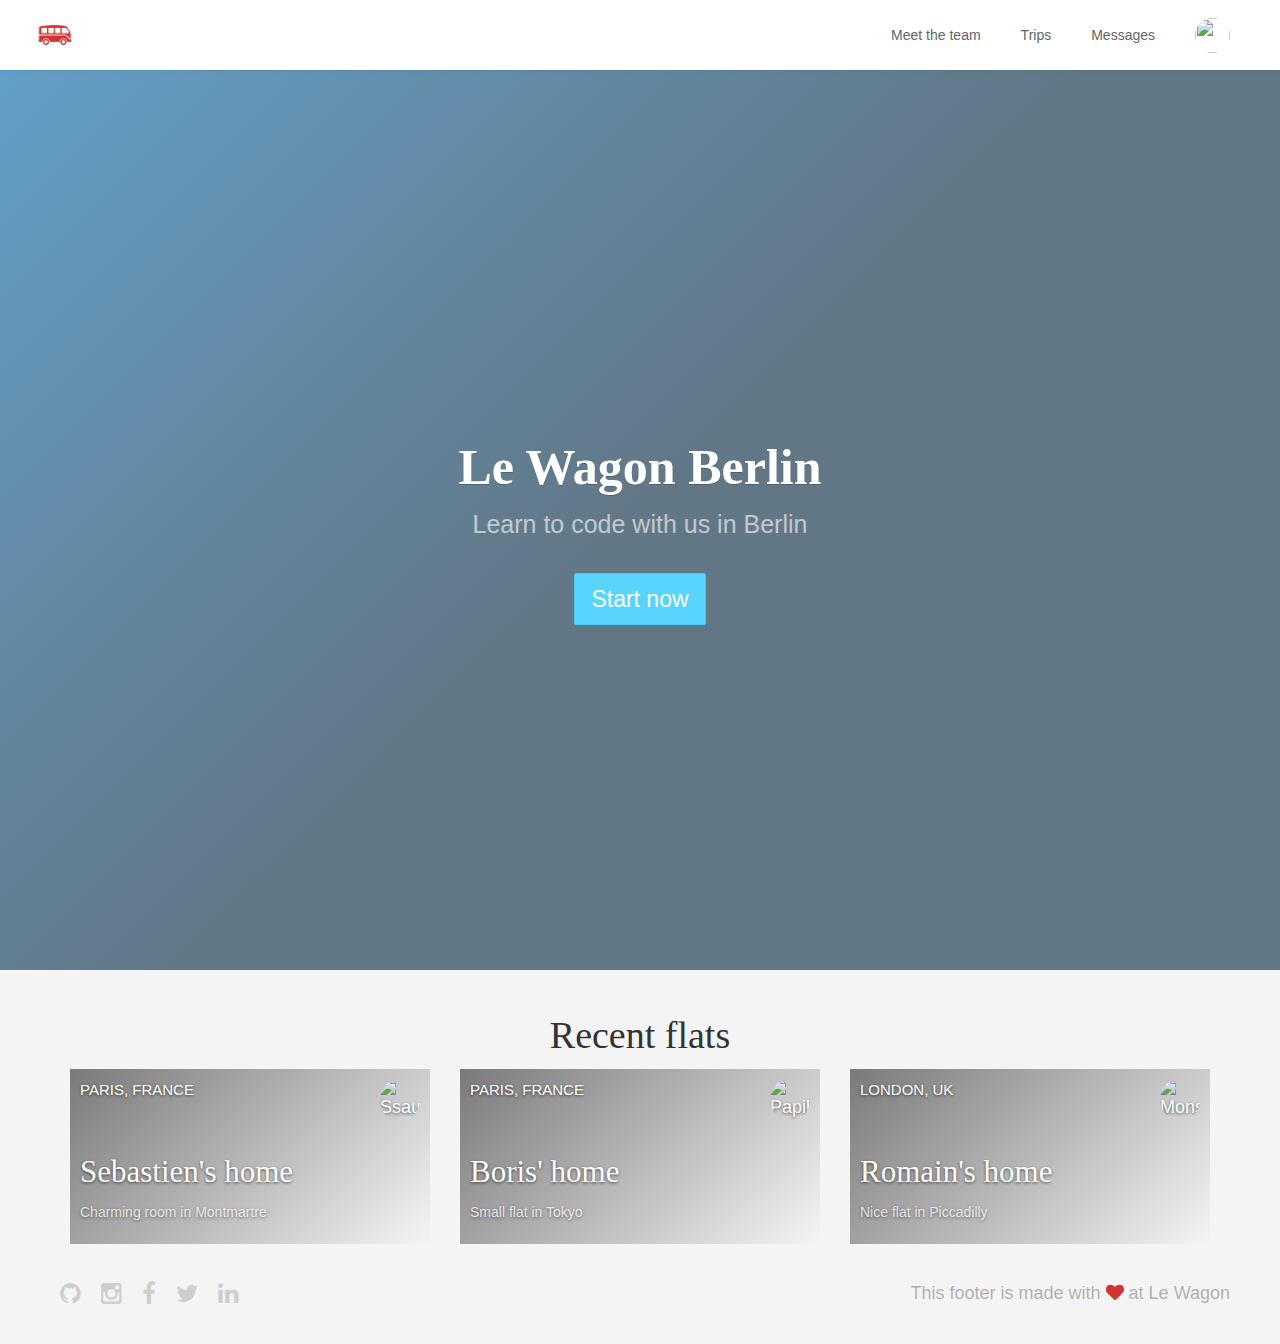
==== commit 8825abbb: "Automated commit at 2017-07-31 15:50:39 UTC by middleman-deploy 2.0.0-alpha" ====
--- a/index.html
+++ b/index.html
@@ -15,7 +15,7 @@
     <div class="navbar-wagon">
   <!-- Logo -->
   <a href="/" class="navbar-wagon-brand">
-    <img src="images/logo-acc9c0ec.png" alt="logo">
+    <img src="images/logo-acc9c0ec.png" id="logo" alt="Logo" />
   </a>
 
   <!-- Right Navigation -->
@@ -58,43 +58,42 @@
   </div>
 </div>
 
-<div class="container">
+<div class="container" id="home-flats">
+  <h2 class="text-center">Recent flats</h2>
   <div class="row">
-    <div class="col-xs-12 col-sm-4">
-      <div class="card" style="background-image: linear-gradient(rgba(0,0,0,0.3), rgba(0,0,0,0.2)), url('https://kitt.lewagon.com/placeholder/cities/shanghai');">
-        <div class="card-category">Popular</div>
-        <div class="card-description">
-          <h2>Le Wagon Shanghai</h2>
-          <p>Very cool city, the best</p>
+      <div class="col-xs-12 col-sm-6 col-md-4">
+        <div class="card" style="background-image: linear-gradient(-225deg, rgba(0,0,0,0.5) 0%, rgba(0,0,0,0) 100%), url('https://kitt.lewagon.com/placeholder/cities/paris');">
+          <div class="card-category">Paris, France</div>
+          <div class="card-description">
+            <h3>Sebastien's home</h3>
+            <p>Charming room in Montmartre</p>
+          </div>
+          <img src="https://kitt.lewagon.com/placeholder/users/ssaunier" class="card-user" alt="Ssaunier" />
+          <a href="flats/ssaunier.html" class="card-link"></a>
         </div>
-        <img class="card-user" src="https://kitt.lewagon.com/placeholder/users/tgenaitay">
-        <a class="card-link" href="#" ></a>
       </div>
-    </div>
-
-    <div class="col-xs-12 col-sm-4">
-      <div class="card" style="background-image: linear-gradient(rgba(0,0,0,0.3), rgba(0,0,0,0.2)), url('https://kitt.lewagon.com/placeholder/cities/shanghai');">
-        <div class="card-category">Popular</div>
-        <div class="card-description">
-          <h2>Le Wagon Shanghai</h2>
-          <p>Very cool city, the best</p>
+      <div class="col-xs-12 col-sm-6 col-md-4">
+        <div class="card" style="background-image: linear-gradient(-225deg, rgba(0,0,0,0.5) 0%, rgba(0,0,0,0) 100%), url('https://kitt.lewagon.com/placeholder/cities/tokyo');">
+          <div class="card-category">Paris, France</div>
+          <div class="card-description">
+            <h3>Boris' home</h3>
+            <p>Small flat in Tokyo</p>
+          </div>
+          <img src="https://kitt.lewagon.com/placeholder/users/papillard" class="card-user" alt="Papillard" />
+          <a href="flats/papillard.html" class="card-link"></a>
         </div>
-        <img class="card-user" src="https://kitt.lewagon.com/placeholder/users/tgenaitay">
-        <a class="card-link" href="#" ></a>
       </div>
-    </div>
-
-    <div class="col-xs-12 col-sm-4">
-      <div class="card" style="background-image: linear-gradient(rgba(0,0,0,0.3), rgba(0,0,0,0.2)), url('https://kitt.lewagon.com/placeholder/cities/shanghai');">
-        <div class="card-category">Popular</div>
-        <div class="card-description">
-          <h2>Le Wagon Shanghai</h2>
-          <p>Very cool city, the best</p>
+      <div class="col-xs-12 col-sm-6 col-md-4">
+        <div class="card" style="background-image: linear-gradient(-225deg, rgba(0,0,0,0.5) 0%, rgba(0,0,0,0) 100%), url('https://kitt.lewagon.com/placeholder/cities/london');">
+          <div class="card-category">London, UK</div>
+          <div class="card-description">
+            <h3>Romain's home</h3>
+            <p>Nice flat in Piccadilly</p>
+          </div>
+          <img src="https://kitt.lewagon.com/placeholder/users/monsieurpaillard" class="card-user" alt="Monsieurpaillard" />
+          <a href="flats/monsieurpaillard.html" class="card-link"></a>
         </div>
-        <img class="card-user" src="https://kitt.lewagon.com/placeholder/users/tgenaitay">
-        <a class="card-link" href="#" ></a>
       </div>
-    </div>
   </div>
 </div>
 
